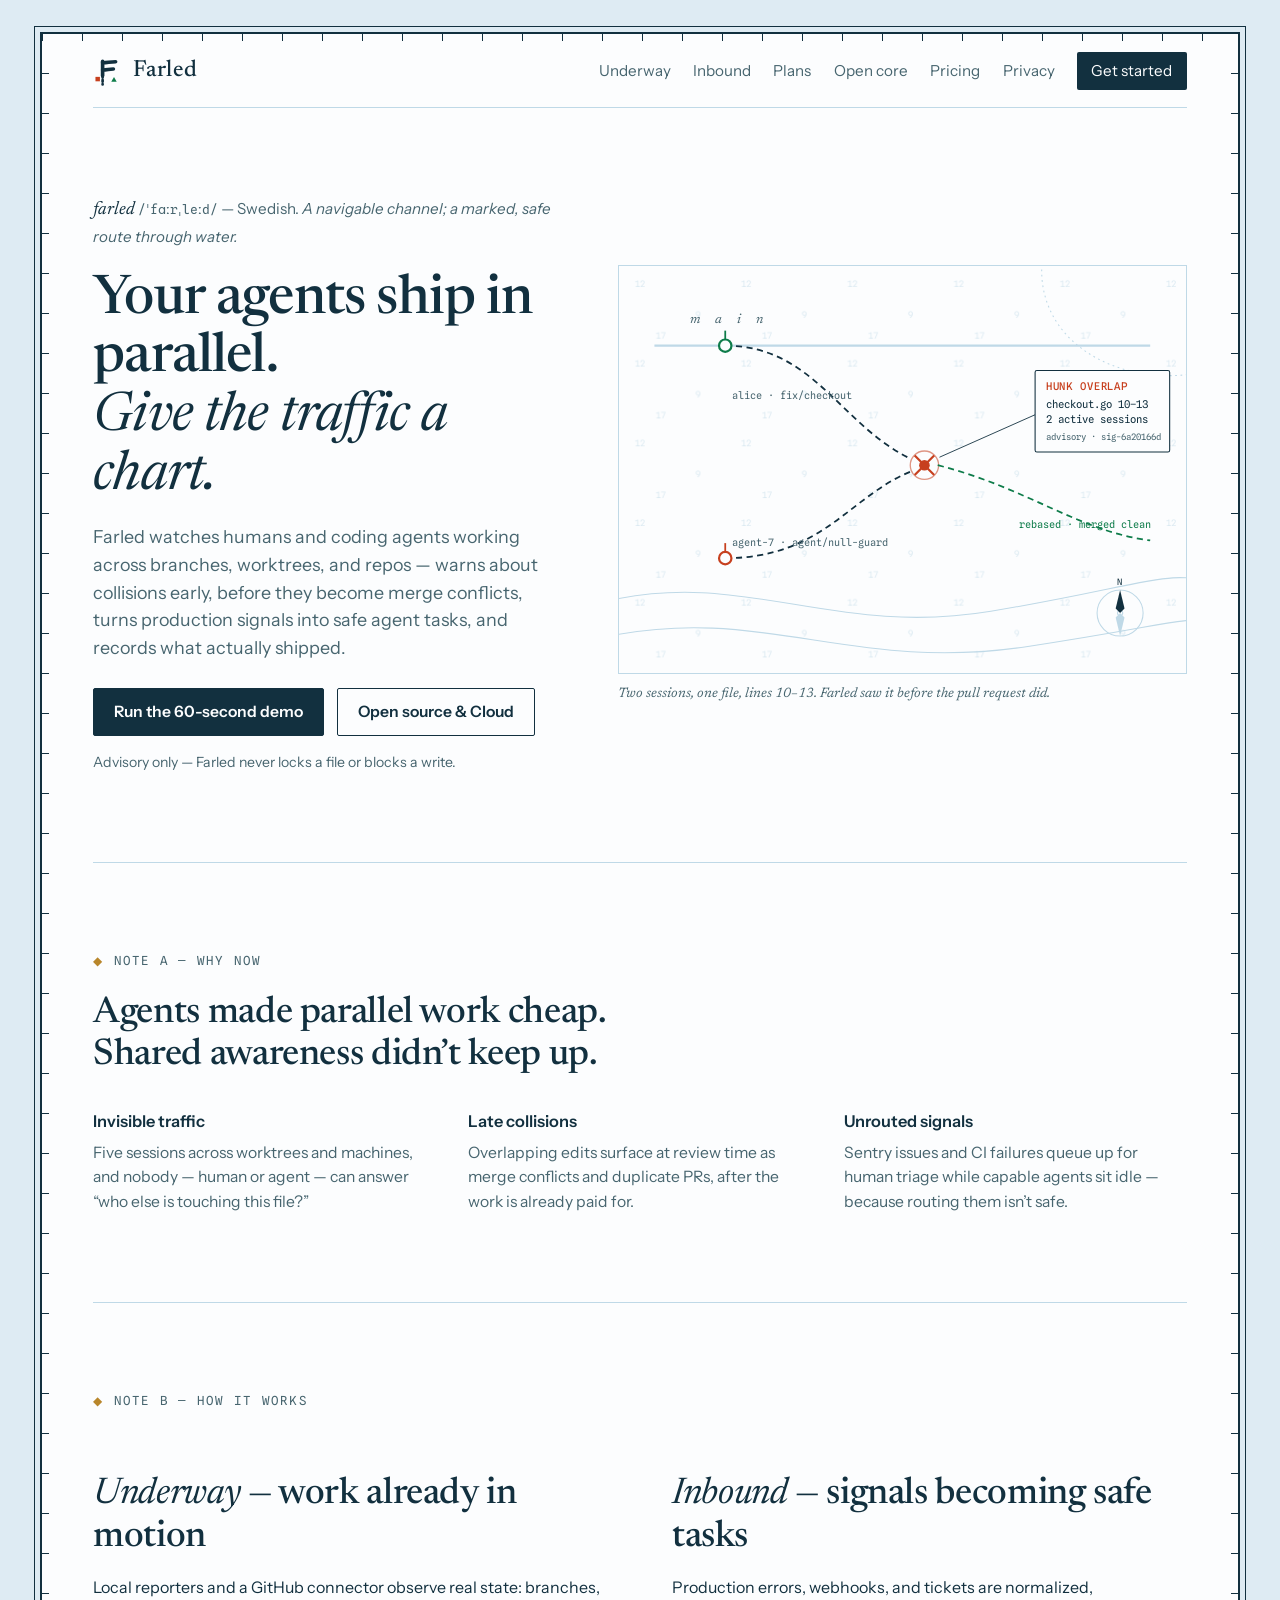
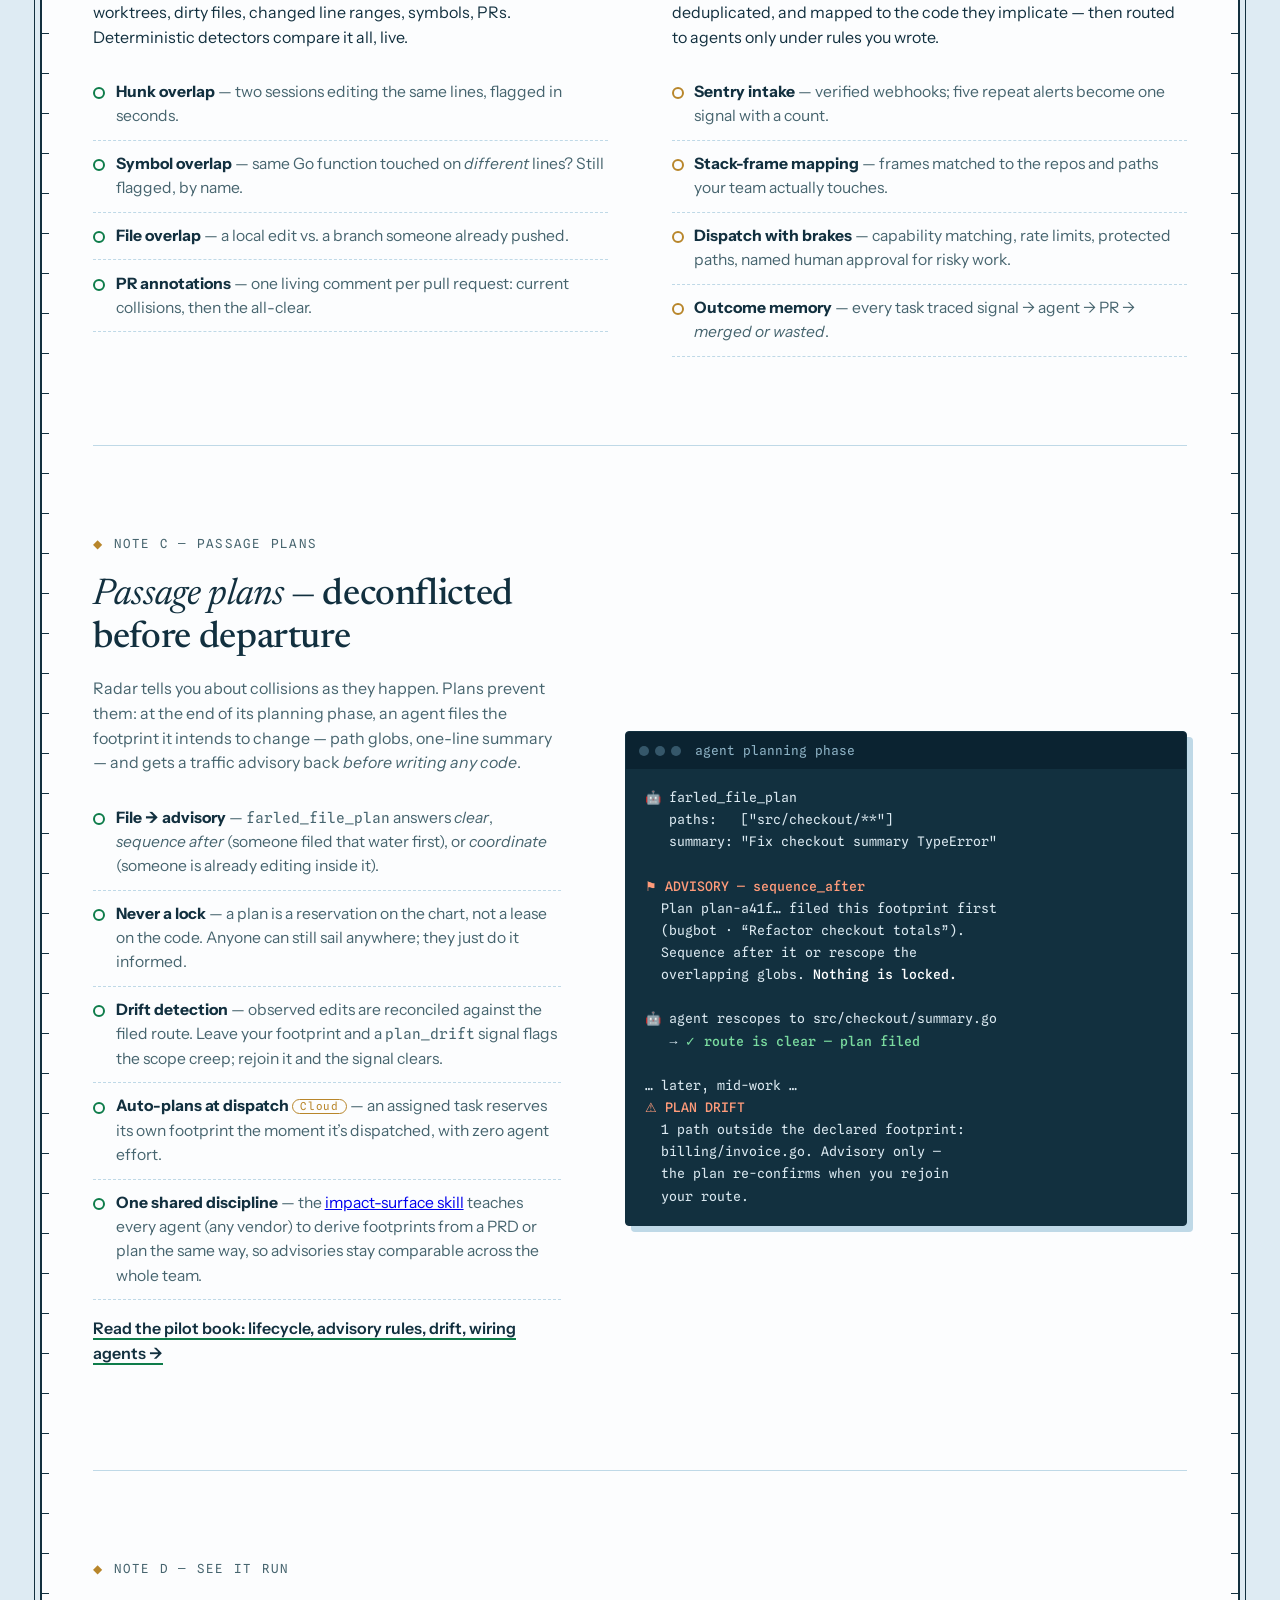
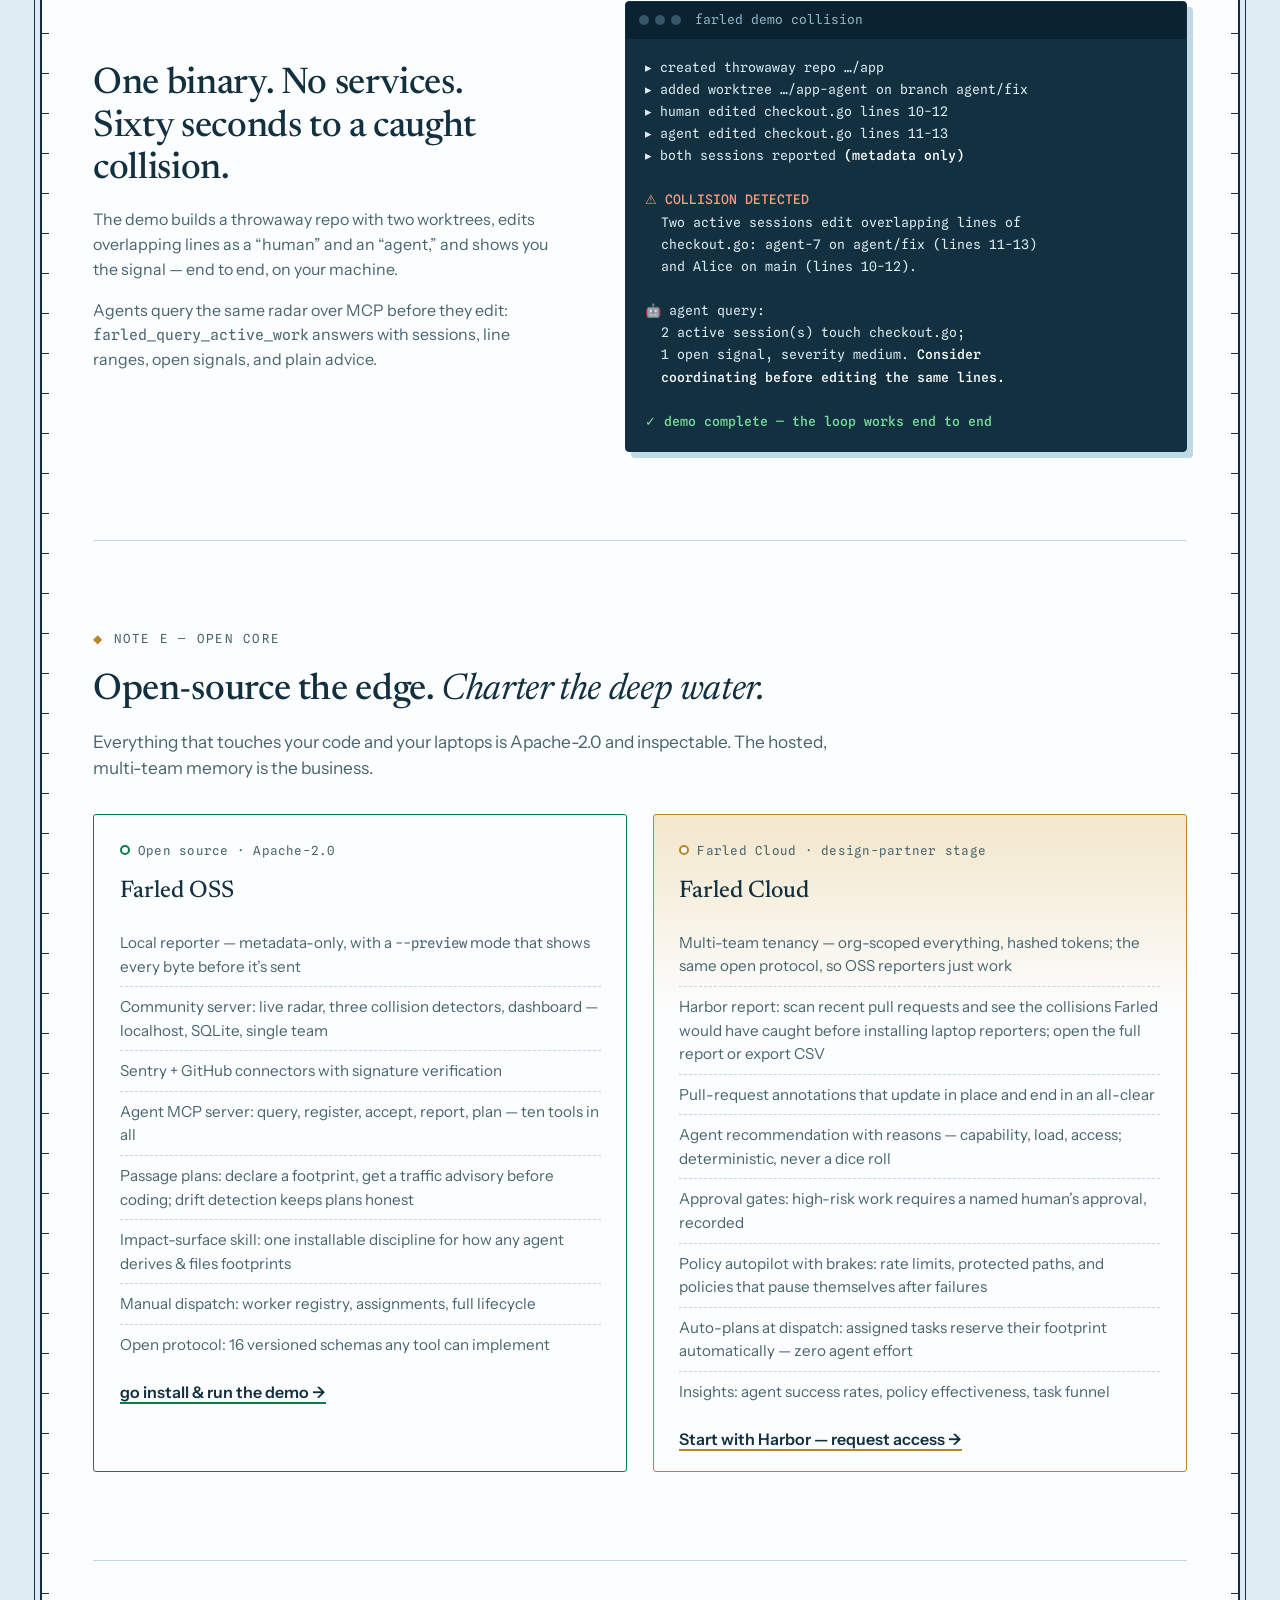
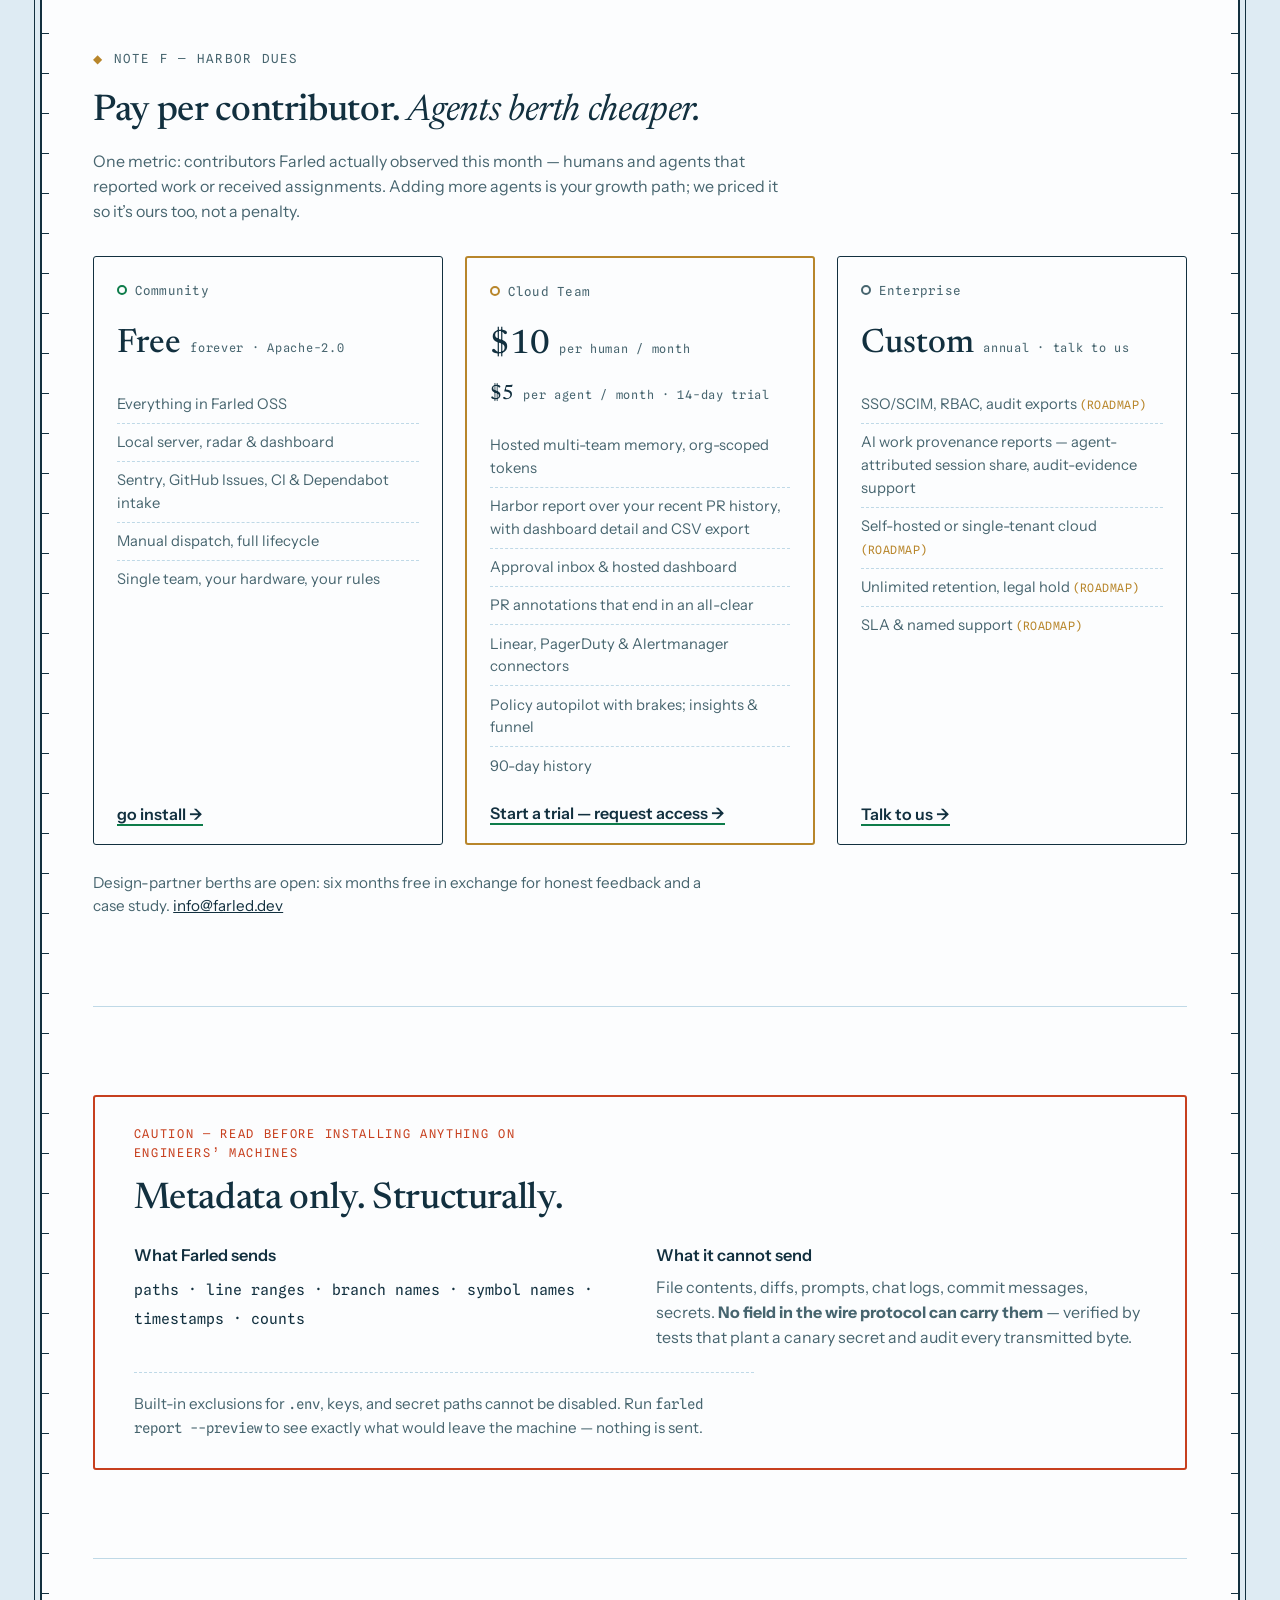
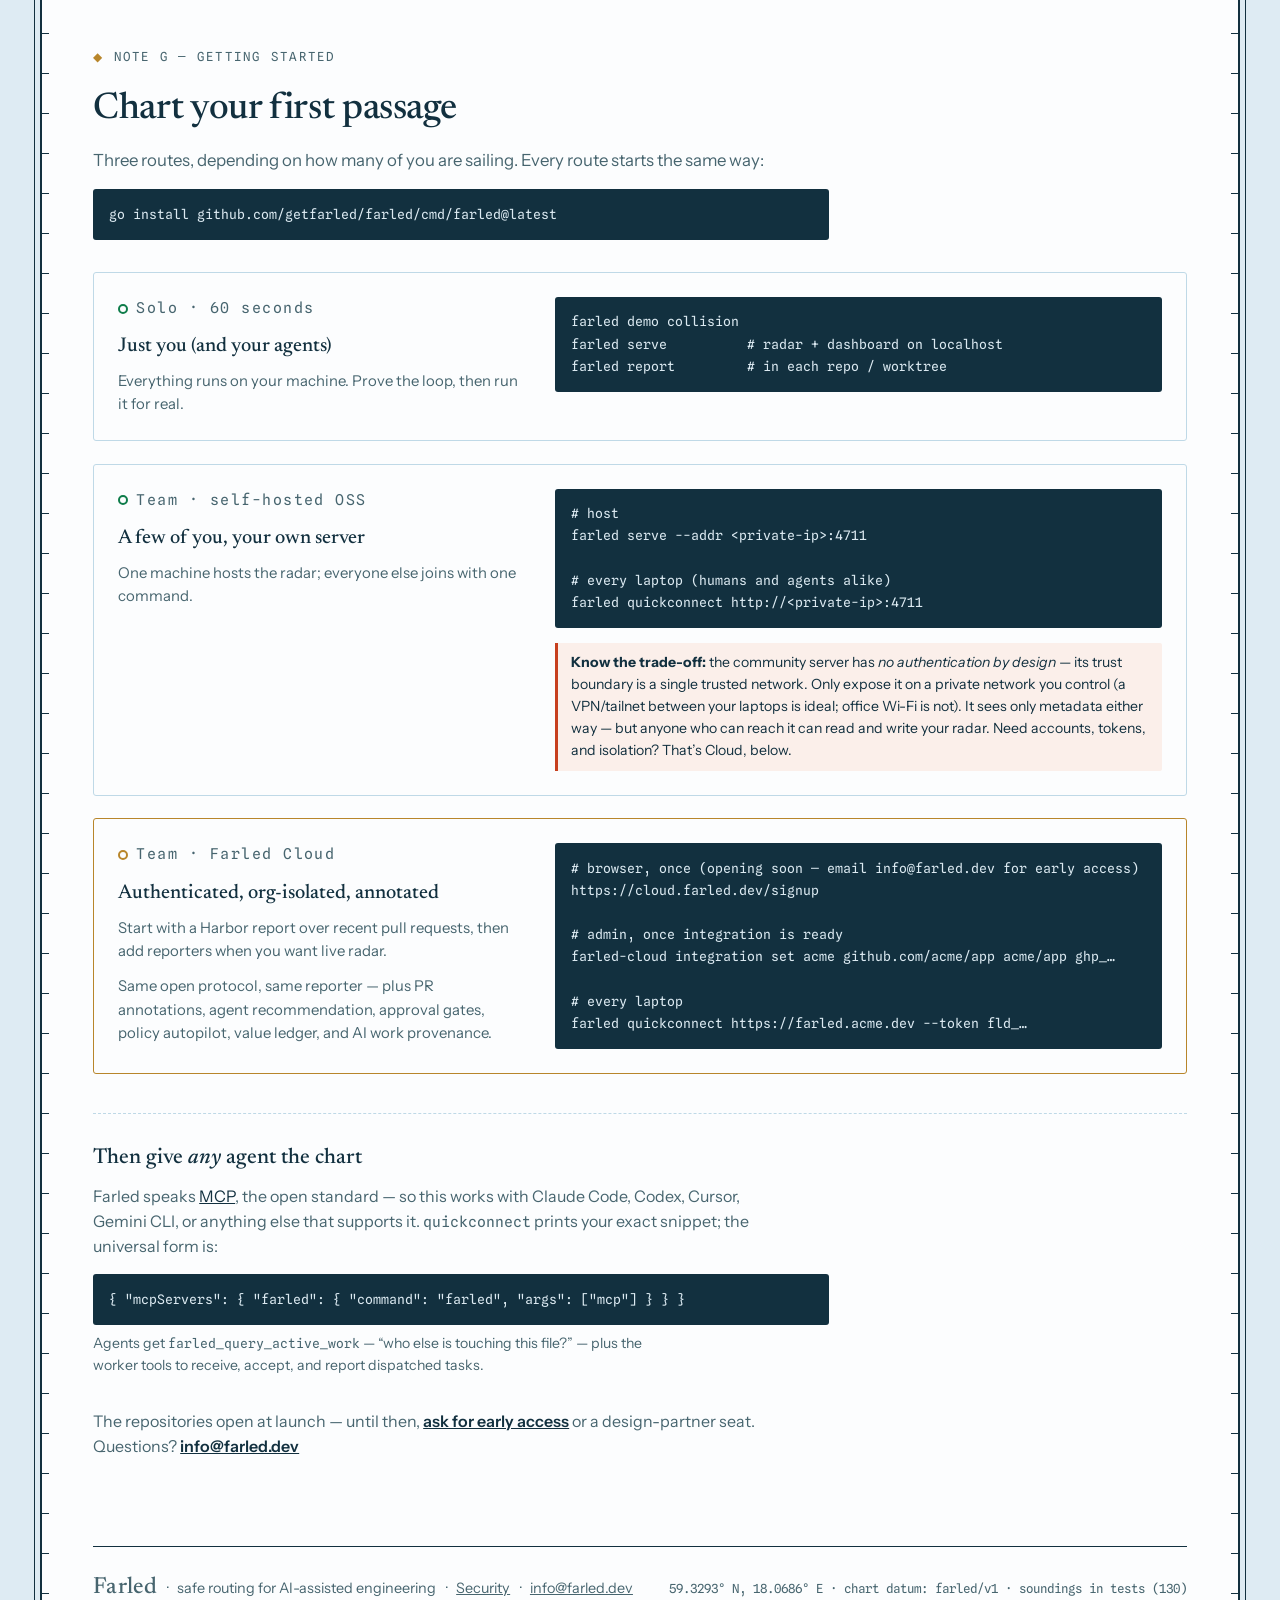
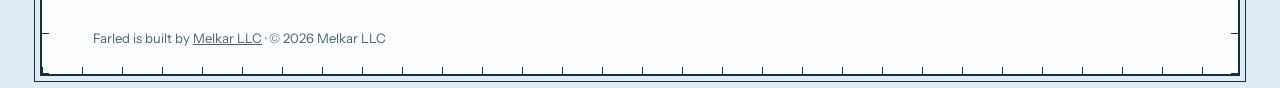
==== index.html @ 0154ee65 "chore: hold trial CTAs on mailto until cloud.farled.dev is live Truth-pass copy can now deploy witho" ====
<!DOCTYPE html>
<html lang="en">
<head>
<meta charset="utf-8">
<meta name="viewport" content="width=device-width, initial-scale=1">
<title>Farled — safe routing for AI-assisted engineering</title>
<meta name="description" content="Farled watches humans and coding agents working in parallel, warns about collisions early before they become merge conflicts, routes incoming work safely, and records and measures what actually ships.">
<link rel="canonical" href="https://farled.dev/">
<meta property="og:title" content="Farled — safe routing for AI-assisted engineering">
<meta property="og:description" content="See who — human or agent — is touching what, catch collisions before merge conflicts, and route production signals to agents safely.">
<meta property="og:url" content="https://farled.dev/">
<meta property="og:type" content="website">
<meta name="twitter:card" content="summary">
<link rel="preconnect" href="https://fonts.googleapis.com">
<link rel="preconnect" href="https://fonts.gstatic.com" crossorigin>
<link href="https://fonts.googleapis.com/css2?family=Newsreader:ital,opsz,wght@0,6..72,400;0,6..72,500;1,6..72,400;1,6..72,500&family=Instrument+Sans:ital,wght@0,400;0,500;0,600;1,400&family=Spline+Sans+Mono:wght@400;500&display=swap" rel="stylesheet">
<link rel="stylesheet" href="styles.css">
<link rel="icon" href="data:image/svg+xml,%3Csvg xmlns='http://www.w3.org/2000/svg' viewBox='0 0 512 512'%3E%3Cg fill='none' stroke='%2312303F' stroke-width='86' stroke-linecap='round'%3E%3Cpath d='M164 92 V 330'/%3E%3Cpath d='M164 122 C 252 122 288 104 392 104'/%3E%3Cpath d='M164 244 C 244 244 272 228 354 228'/%3E%3C/g%3E%3Crect x='20' y='340' width='120' height='120' fill='%23C7401F'/%3E%3Cpath d='M290 460 h 136 l -68 -116 z' fill='%230E7C4A'/%3E%3C/svg%3E">
</head>
<body>
<div class="sheet">

<header class="masthead">
  <div class="brand">
    <svg class="brand-mark" viewBox="0 0 512 512" aria-hidden="true">
      <g fill="none" stroke="currentColor" stroke-width="62" stroke-linecap="round">
        <path d="M164 92 V 336"/>
        <path d="M164 116 C 252 116 288 98 386 98"/>
        <path d="M164 238 C 244 238 272 222 348 222"/>
        <path d="M164 336 V 486" stroke-dasharray="30 42" stroke-width="46"/>
      </g>
      <rect x="42" y="356" width="76" height="76" fill="var(--port)"/>
      <path d="M312 438 h 92 l -46 -80 z" fill="var(--starboard)"/>
    </svg>
    <span class="brand-name">Farled</span>
  </div>
  <nav class="topnav" aria-label="Main">
    <a href="#underway">Underway</a>
    <a href="#inbound">Inbound</a>
    <a href="#plans">Plans</a>
    <a href="#open-core">Open&nbsp;core</a>
    <a href="#pricing">Pricing</a>
    <a href="#privacy">Privacy</a>
    <a class="nav-cta" href="#get-started">Get started</a>
  </nav>
</header>

<!-- ============ HERO: the chart ============ -->
<section class="hero">
  <div class="hero-copy">
    <p class="etym"><span class="etym-word">farled</span> <span class="etym-phon">/ˈfɑːrˌleːd/</span> — Swedish. <em>A navigable channel; a marked, safe route through water.</em></p>
    <h1>Your agents ship in parallel.<br><em>Give the traffic a chart.</em></h1>
    <p class="lede">Farled watches humans and coding agents working across branches, worktrees, and repos — warns about collisions early, before they become merge conflicts, turns production signals into safe agent tasks, and records what actually shipped.</p>
    <div class="hero-actions">
      <a class="btn btn-primary" href="#get-started">Run the 60-second demo</a>
      <a class="btn btn-ghost" href="#open-core">Open source &amp; Cloud</a>
    </div>
    <p class="hero-footnote">Advisory only — Farled never locks a file or blocks a write.</p>
  </div>

  <figure class="chart" aria-label="Chart: two branches converge on the same file; Farled marks the collision">
    <svg viewBox="0 0 640 460" role="img">
      <defs>
        <pattern id="soundings" width="120" height="90" patternUnits="userSpaceOnUse">
          <text x="18" y="24" class="snd">12</text>
          <text x="86" y="58" class="snd">9</text>
          <text x="42" y="82" class="snd">17</text>
        </pattern>
      </defs>

      <!-- water + shoal contours -->
      <rect x="0" y="0" width="640" height="460" fill="url(#soundings)" opacity="0.55"/>
      <path class="contour" d="M-20 380 C 140 340, 240 420, 420 390 S 620 340, 680 360"/>
      <path class="contour" d="M-20 420 C 160 380, 260 460, 460 430 S 640 390, 700 410"/>
      <path class="contour c2" d="M480 -20 C 460 80, 560 140, 660 120"/>

      <!-- the fairway: two work lanes -->
      <text class="waterlabel" x="80" y="64">m a i n</text>
      <path class="lane lane-solid" d="M40 90 C 200 90, 340 90, 600 90"/>

      <path class="lane lane-a" d="M120 90 C 220 90, 250 180, 330 218"/>
      <text class="lanelabel la" x="128" y="150">alice · fix/checkout</text>

      <path class="lane lane-b" d="M120 330 C 230 330, 260 260, 330 232"/>
      <text class="lanelabel lb" x="128" y="316">agent-7 · agent/null-guard</text>

      <!-- buoys marking the channel -->
      <g class="buoy buoy-green"><circle cx="120" cy="90" r="7"/><path d="M120 83 v-10"/></g>
      <g class="buoy buoy-red"><circle cx="120" cy="330" r="7"/><path d="M120 323 v-10"/></g>

      <!-- collision point -->
      <g class="collision">
        <circle class="ping" cx="345" cy="225" r="16"/>
        <circle class="dot" cx="345" cy="225" r="6"/>
        <path class="cross" d="M334 214 l22 22 M356 214 l-22 22"/>
      </g>
      <g class="callout">
        <path class="callout-line" d="M362 216 L470 168"/>
        <rect x="470" y="118" width="152" height="92" rx="2"/>
        <text x="482" y="140" class="co-title">HUNK OVERLAP</text>
        <text x="482" y="160" class="co-body">checkout.go 10–13</text>
        <text x="482" y="177" class="co-body">2 active sessions</text>
        <text x="482" y="197" class="co-note">advisory · sig-6a20166d</text>
      </g>

      <!-- safe continuation -->
      <path class="lane lane-safe" d="M360 225 C 460 250, 520 300, 600 310"/>
      <text class="lanelabel ls" x="452" y="296">rebased · merged clean</text>

      <!-- compass rose -->
      <g class="rose" transform="translate(566,392)">
        <circle r="26"/><circle r="3"/>
        <path d="M0 -26 L5 -5 L0 0 L-5 -5 Z" class="rose-n"/>
        <path d="M0 26 L5 5 L0 0 L-5 5 Z"/>
        <text y="-32" x="-4">N</text>
      </g>
    </svg>
    <figcaption>Two sessions, one file, lines 10–13. Farled saw it before the pull request did.</figcaption>
  </figure>
</section>

<!-- ============ THE PROBLEM ============ -->
<section class="strip">
  <p class="note-label">NOTE A — WHY NOW</p>
  <h2>Agents made parallel work cheap.<br>Shared awareness didn’t keep up.</h2>
  <div class="cols3">
    <div><h3>Invisible traffic</h3><p>Five sessions across worktrees and machines, and nobody — human or agent — can answer “who else is touching this file?”</p></div>
    <div><h3>Late collisions</h3><p>Overlapping edits surface at review time as merge conflicts and duplicate PRs, after the work is already paid for.</p></div>
    <div><h3>Unrouted signals</h3><p>Sentry issues and CI failures queue up for human triage while capable agents sit idle — because routing them isn’t safe.</p></div>
  </div>
</section>

<!-- ============ DEPARTURES / ARRIVALS ============ -->
<section class="two-motions" id="underway">
  <p class="note-label">NOTE B — HOW IT WORKS</p>
  <div class="motion">
    <h2><em>Underway</em> — work already in motion</h2>
    <p>Local reporters and a GitHub connector observe real state: branches, worktrees, dirty files, changed line ranges, symbols, PRs. Deterministic detectors compare it all, live.</p>
    <ul class="feature-list">
      <li><strong>Hunk overlap</strong> — two sessions editing the same lines, flagged in seconds.</li>
      <li><strong>Symbol overlap</strong> — same Go function touched on <em>different</em> lines? Still flagged, by name.</li>
      <li><strong>File overlap</strong> — a local edit vs. a branch someone already pushed.</li>
      <li><strong>PR annotations</strong> — one living comment per pull request: current collisions, then the all-clear.</li>
    </ul>
  </div>
  <div class="motion" id="inbound">
    <h2><em>Inbound</em> — signals becoming safe tasks</h2>
    <p>Production errors, webhooks, and tickets are normalized, deduplicated, and mapped to the code they implicate — then routed to agents only under rules you wrote.</p>
    <ul class="feature-list">
      <li><strong>Sentry intake</strong> — verified webhooks; five repeat alerts become one signal with a count.</li>
      <li><strong>Stack-frame mapping</strong> — frames matched to the repos and paths your team actually touches.</li>
      <li><strong>Dispatch with brakes</strong> — capability matching, rate limits, protected paths, named human approval for risky work.</li>
      <li><strong>Outcome memory</strong> — every task traced signal → agent → PR → <em>merged or wasted</em>.</li>
    </ul>
  </div>
</section>

<!-- ============ PASSAGE PLANS ============ -->
<section class="proof" id="plans">
  <p class="note-label">NOTE C — PASSAGE PLANS</p>
  <div class="proof-grid">
    <div class="proof-copy">
      <h2><em>Passage plans</em> — deconflicted before departure</h2>
      <p>Radar tells you about collisions as they happen. Plans prevent them: at the end of its planning phase, an agent files the footprint it intends to change — path globs, one-line summary — and gets a traffic advisory back <em>before writing any code</em>.</p>
      <ul class="feature-list">
        <li><strong>File → advisory</strong> — <span class="mono">farled_file_plan</span> answers <em>clear</em>, <em>sequence&nbsp;after</em> (someone filed that water first), or <em>coordinate</em> (someone is already editing inside it).</li>
        <li><strong>Never a lock</strong> — a plan is a reservation on the chart, not a lease on the code. Anyone can still sail anywhere; they just do it informed.</li>
        <li><strong>Drift detection</strong> — observed edits are reconciled against the filed route. Leave your footprint and a <span class="mono">plan_drift</span> signal flags the scope creep; rejoin it and the signal clears.</li>
        <li><strong>Auto-plans at dispatch</strong> <span class="badge-cloud">Cloud</span> — an assigned task reserves its own footprint the moment it’s dispatched, with zero agent effort.</li>
        <li><strong>One shared discipline</strong> — the <a href="/docs/impact-surface">impact-surface skill</a> teaches every agent (any vendor) to derive footprints from a PRD or plan the same way, so advisories stay comparable across the whole team.</li>
      </ul>
      <p class="oc-cta"><a href="/docs/passage-plans">Read the pilot book: lifecycle, advisory rules, drift, wiring agents →</a></p>
    </div>
    <div class="terminal" role="img" aria-label="Terminal output of an agent filing a passage plan and receiving a traffic advisory">
      <div class="term-bar"><span></span><span></span><span></span><em>agent planning phase</em></div>
      <pre><code>🤖 farled_file_plan
   paths:   ["src/checkout/**"]
   summary: "Fix checkout summary TypeError"

<b class="warn">⚑ ADVISORY — sequence_after</b>
  Plan plan-a41f… filed this footprint first
  (bugbot · “Refactor checkout totals”).
  Sequence after it or rescope the
  overlapping globs. <b>Nothing is locked.</b>

🤖 agent rescopes to src/checkout/summary.go
   → <b class="ok">✓ route is clear — plan filed</b>

… later, mid-work …
<b class="warn">⚠ PLAN DRIFT</b>
  1 path outside the declared footprint:
  billing/invoice.go. Advisory only —
  the plan re-confirms when you rejoin
  your route.</code></pre>
    </div>
  </div>
</section>

<!-- ============ TERMINAL PROOF ============ -->
<section class="proof">
  <p class="note-label">NOTE D — SEE IT RUN</p>
  <div class="proof-grid">
    <div class="proof-copy">
      <h2>One binary. No services.<br>Sixty seconds to a caught collision.</h2>
      <p>The demo builds a throwaway repo with two worktrees, edits overlapping lines as a “human” and an “agent,” and shows you the signal — end to end, on your machine.</p>
      <p>Agents query the same radar over MCP before they edit: <span class="mono">farled_query_active_work</span> answers with sessions, line ranges, open signals, and plain advice.</p>
    </div>
    <div class="terminal" role="img" aria-label="Terminal output of farled demo collision">
      <div class="term-bar"><span></span><span></span><span></span><em>farled demo collision</em></div>
      <pre><code>▸ created throwaway repo …/app
▸ added worktree …/app-agent on branch agent/fix
▸ human edited checkout.go lines 10-12
▸ agent edited checkout.go lines 11-13
▸ both sessions reported <b>(metadata only)</b>

<b class="warn">⚠ COLLISION DETECTED</b>
  Two active sessions edit overlapping lines of
  checkout.go: agent-7 on agent/fix (lines 11-13)
  and Alice on main (lines 10-12).

🤖 agent query:
  2 active session(s) touch checkout.go;
  1 open signal, severity medium. <b>Consider
  coordinating before editing the same lines.</b>

<b class="ok">✓ demo complete — the loop works end to end</b></code></pre>
    </div>
  </div>
</section>

<!-- ============ OPEN CORE ============ -->
<section class="opencore" id="open-core">
  <p class="note-label">NOTE E — OPEN CORE</p>
  <h2>Open-source the edge. <em>Charter the deep water.</em></h2>
  <p class="oc-lede">Everything that touches your code and your laptops is Apache-2.0 and inspectable. The hosted, multi-team memory is the business.</p>
  <div class="oc-grid">
    <div class="oc-card oc-oss">
      <p class="oc-tag"><span class="buoy-dot green"></span>Open source · Apache-2.0</p>
      <h3>Farled OSS</h3>
      <ul>
        <li>Local reporter — metadata-only, with a <span class="mono">--preview</span> mode that shows every byte before it’s sent</li>
        <li>Community server: live radar, three collision detectors, dashboard — localhost, SQLite, single team</li>
        <li>Sentry + GitHub connectors with signature verification</li>
        <li>Agent MCP server: query, register, accept, report, plan — ten tools in all</li>
        <li>Passage plans: declare a footprint, get a traffic advisory before coding; drift detection keeps plans honest</li>
        <li>Impact-surface skill: one installable discipline for how any agent derives &amp; files footprints</li>
        <li>Manual dispatch: worker registry, assignments, full lifecycle</li>
        <li>Open protocol: 16 versioned schemas any tool can implement</li>
      </ul>
      <p class="oc-cta"><a href="#get-started">go install &amp; run the demo →</a></p>
    </div>
    <div class="oc-card oc-cloud">
      <p class="oc-tag"><span class="buoy-dot gold"></span>Farled Cloud · design-partner stage</p>
      <h3>Farled Cloud</h3>
      <ul>
        <li>Multi-team tenancy — org-scoped everything, hashed tokens; the same open protocol, so OSS reporters just work</li>
        <li>Harbor report: scan recent pull requests and see the collisions Farled would have caught before installing laptop reporters; open the full report or export CSV</li>
        <li>Pull-request annotations that update in place and end in an all-clear</li>
        <li>Agent recommendation with reasons — capability, load, access; deterministic, never a dice roll</li>
        <li>Approval gates: high-risk work requires a named human’s approval, recorded</li>
        <li>Policy autopilot with brakes: rate limits, protected paths, and policies that pause themselves after failures</li>
        <li>Auto-plans at dispatch: assigned tasks reserve their footprint automatically — zero agent effort</li>
        <li>Insights: agent success rates, policy effectiveness, task funnel</li>
      </ul>
      <!-- GO-LIVE: restore href https://cloud.farled.dev/signup once the cloud host is up (deploy/README.md) -->
      <p class="oc-cta"><!--email_off--><a href="mailto:info@farled.dev?subject=Farled%20Harbor%20evaluation">Start with Harbor — request access →</a><!--email_on--></p>
    </div>
  </div>
</section>

<!-- ============ PRICING ============ -->
<section class="pricing" id="pricing">
  <p class="note-label">NOTE F — HARBOR DUES</p>
  <h2>Pay per contributor. <em>Agents berth cheaper.</em></h2>
  <p class="pr-lede">One metric: contributors Farled actually observed this month — humans and agents that reported work or received assignments. Adding more agents is your growth path; we priced it so it’s ours too, not a penalty.</p>
  <div class="price-grid">
    <div class="price-card">
      <p class="oc-tag"><span class="buoy-dot green"></span>Community</p>
      <p class="price"><b>Free</b><span>forever · Apache-2.0</span></p>
      <ul>
        <li>Everything in Farled OSS</li>
        <li>Local server, radar &amp; dashboard</li>
        <li>Sentry, GitHub Issues, CI &amp; Dependabot intake</li>
        <li>Manual dispatch, full lifecycle</li>
        <li>Single team, your hardware, your rules</li>
      </ul>
      <p class="oc-cta"><a href="#get-started">go install →</a></p>
    </div>
    <div class="price-card price-featured">
      <p class="oc-tag"><span class="buoy-dot gold"></span>Cloud Team</p>
      <p class="price"><b>$10</b><span>per human / month</span></p>
      <p class="price price-sub"><b>$5</b><span>per agent / month · 14-day trial</span></p>
      <ul>
        <li>Hosted multi-team memory, org-scoped tokens</li>
        <li>Harbor report over your recent PR history, with dashboard detail and CSV export</li>
        <li>Approval inbox &amp; hosted dashboard</li>
        <li>PR annotations that end in an all-clear</li>
        <li>Linear, PagerDuty &amp; Alertmanager connectors</li>
        <li>Policy autopilot with brakes; insights &amp; funnel</li>
        <li>90-day history</li>
      </ul>
      <!-- GO-LIVE: restore href https://cloud.farled.dev/signup once the cloud host is up (deploy/README.md) -->
      <p class="oc-cta"><!--email_off--><a href="mailto:info@farled.dev?subject=Farled%20Cloud%20trial">Start a trial — request access →</a><!--email_on--></p>
    </div>
    <div class="price-card">
      <p class="oc-tag"><span class="buoy-dot"></span>Enterprise</p>
      <p class="price"><b>Custom</b><span>annual · talk to us</span></p>
      <ul>
        <li>SSO/SCIM, RBAC, audit exports <span class="roadmap">(roadmap)</span></li>
        <li>AI work provenance reports — agent-attributed session share, audit-evidence support</li>
        <li>Self-hosted or single-tenant cloud <span class="roadmap">(roadmap)</span></li>
        <li>Unlimited retention, legal hold <span class="roadmap">(roadmap)</span></li>
        <li>SLA &amp; named support <span class="roadmap">(roadmap)</span></li>
      </ul>
      <p class="oc-cta"><!--email_off--><a href="mailto:info@farled.dev?subject=Farled%20Enterprise">Talk to us →</a><!--email_on--></p>
    </div>
  </div>
  <p class="pr-foot">Design-partner berths are open: six months free in exchange for honest feedback and a case study. <!--email_off--><a href="mailto:info@farled.dev?subject=Farled%20design%20partner">info@farled.dev</a><!--email_on--></p>
</section>

<!-- ============ PRIVACY ============ -->
<section class="privacy" id="privacy">
  <div class="caution">
    <p class="caution-label">CAUTION — READ BEFORE INSTALLING ANYTHING ON ENGINEERS’ MACHINES</p>
    <h2>Metadata only. Structurally.</h2>
    <div class="cols2">
      <div>
        <h3>What Farled sends</h3>
        <p class="mono-list">paths · line ranges · branch names · symbol names · timestamps · counts</p>
      </div>
      <div>
        <h3>What it cannot send</h3>
        <p>File contents, diffs, prompts, chat logs, commit messages, secrets. <strong>No field in the wire protocol can carry them</strong> — verified by tests that plant a canary secret and audit every transmitted byte.</p>
      </div>
    </div>
    <p class="caution-foot">Built-in exclusions for <span class="mono">.env</span>, keys, and secret paths cannot be disabled. Run <span class="mono">farled report --preview</span> to see exactly what would leave the machine — nothing is sent.</p>
  </div>
</section>

<!-- ============ GETTING STARTED ============ -->
<section class="getstarted" id="get-started">
  <p class="note-label">NOTE G — GETTING STARTED</p>
  <h2>Chart your first passage</h2>
  <p class="gs-lede">Three routes, depending on how many of you are sailing. Every route starts the same way:</p>
  <pre class="cmd cmd-wide"><code>go install github.com/getfarled/farled/cmd/farled@latest</code></pre>

  <div class="paths">
    <article class="path">
      <div class="path-info">
        <p class="path-tag"><span class="buoy-dot green"></span>Solo · 60 seconds</p>
        <h3>Just you (and your agents)</h3>
        <p>Everything runs on your machine. Prove the loop, then run it for real.</p>
      </div>
      <div class="path-how">
        <pre class="cmd"><code>farled demo collision
farled serve          # radar + dashboard on localhost
farled report         # in each repo / worktree</code></pre>
      </div>
    </article>

    <article class="path">
      <div class="path-info">
        <p class="path-tag"><span class="buoy-dot green"></span>Team · self-hosted OSS</p>
        <h3>A few of you, your own server</h3>
        <p>One machine hosts the radar; everyone else joins with one command.</p>
      </div>
      <div class="path-how">
        <pre class="cmd"><code># host
farled serve --addr &lt;private-ip&gt;:4711

# every laptop (humans and agents alike)
farled quickconnect http://&lt;private-ip&gt;:4711</code></pre>
        <div class="path-caution">
          <strong>Know the trade-off:</strong> the community server has <em>no authentication by design</em> — its trust boundary is a single trusted network. Only expose it on a private network you control (a VPN/tailnet between your laptops is ideal; office Wi-Fi is not). It sees only metadata either way — but anyone who can reach it can read and write your radar. Need accounts, tokens, and isolation? That’s Cloud, below.
        </div>
      </div>
    </article>

    <article class="path">
      <div class="path-info">
        <p class="path-tag"><span class="buoy-dot gold"></span>Team · Farled Cloud</p>
        <h3>Authenticated, org-isolated, annotated</h3>
        <p>Start with a Harbor report over recent pull requests, then add reporters when you want live radar.</p>
        <p class="path-note">Same open protocol, same reporter — plus PR annotations, agent recommendation, approval gates, policy autopilot, value ledger, and AI work provenance.</p>
      </div>
      <div class="path-how">
        <pre class="cmd"><code># browser, once (opening soon — email info@farled.dev for early access)
https://cloud.farled.dev/signup

# admin, once integration is ready
farled-cloud integration set acme github.com/acme/app acme/app ghp_…

# every laptop
farled quickconnect https://farled.acme.dev --token fld_…</code></pre>
      </div>
    </article>
  </div>

  <div class="agents-any">
    <h3>Then give <em>any</em> agent the chart</h3>
    <p>Farled speaks <a href="https://modelcontextprotocol.io">MCP</a>, the open standard — so this works with Claude Code, Codex, Cursor, Gemini CLI, or anything else that supports it. <span class="mono">quickconnect</span> prints your exact snippet; the universal form is:</p>
    <pre class="cmd cmd-wide"><code>{ "mcpServers": { "farled": { "command": "farled", "args": ["mcp"] } } }</code></pre>
    <p class="path-note">Agents get <span class="mono">farled_query_active_work</span> — “who else is touching this file?” — plus the worker tools to receive, accept, and report dispatched tasks.</p>
  </div>

  <p class="gs-foot">The repositories open at launch — until then, <!--email_off--><a href="mailto:info@farled.dev?subject=Farled%20early%20access">ask for early access</a><!--email_on--> or a design-partner seat. Questions? <!--email_off--><a href="mailto:info@farled.dev">info@farled.dev</a><!--email_on--></p>
</section>

<footer class="colophon">
  <div>
    <span class="brand-name">Farled</span>
    <span class="foot-sep">·</span> safe routing for AI-assisted engineering
    <span class="foot-sep">·</span> <a href="/security">Security</a>
    <span class="foot-sep">·</span> <!--email_off--><a href="mailto:info@farled.dev">info@farled.dev</a><!--email_on-->
  </div>
  <div class="foot-meta mono">59.3293° N, 18.0686° E · chart datum: farled/v1 · soundings in tests (130)</div>
  <div class="foot-company">Farled is built by <a href="https://melkarllc.com">Melkar LLC</a> · © 2026 Melkar LLC</div>
</footer>

</div><!-- /sheet -->

<script>
  // Scroll reveal + one-shot hero course drawing. Honors reduced motion.
  const reduce = matchMedia('(prefers-reduced-motion: reduce)').matches;
  if (!reduce) {
    document.body.classList.add('motion');
    const io = new IntersectionObserver((entries) => {
      for (const e of entries) if (e.isIntersecting) { e.target.classList.add('in'); io.unobserve(e.target); }
    }, { threshold: 0.15 });
    document.querySelectorAll('section').forEach(s => io.observe(s));
  } else {
    document.querySelectorAll('section').forEach(s => s.classList.add('in'));
  }
</script>
</body>
</html>
---- styles.css ----
/* ============================================================
   Farled — chart-sheet design system
   Palette: daylight nautical chart. Deep water is white; shallows
   are blue; the ink is navy. Buoys mark the channel: starboard
   green (open source), port red (collisions), gold (chartered
   deep water = Cloud).
   Type: Newsreader (engraved water-label display) ·
         Instrument Sans (body) · Spline Sans Mono (soundings/code)
   ============================================================ */

:root {
  --deepwater: #FCFDFE;
  --shallow:   #DEEBF3;
  --shoal:     #BFD9E7;
  --ink:       #12303F;
  --ink-soft:  #47656F;
  --starboard: #0E7C4A;
  --port:      #C7401F;
  --gold:      #B8862B;
  --gold-soft: #F3E7CB;

  --display: "Newsreader", Georgia, serif;
  --body: "Instrument Sans", -apple-system, sans-serif;
  --mono: "Spline Sans Mono", ui-monospace, monospace;

  --sheet-pad: clamp(1.25rem, 4vw, 3.5rem);
  --measure: 62ch;
}

* { box-sizing: border-box; margin: 0; }

html { scroll-behavior: smooth; }
@media (prefers-reduced-motion: reduce) { html { scroll-behavior: auto; } }

body {
  font-family: var(--body);
  color: var(--ink);
  background: var(--shallow);
  line-height: 1.55;
  -webkit-font-smoothing: antialiased;
}

/* ---- the chart sheet: neatline frame with graduation ticks ---- */
.sheet {
  max-width: 1200px;
  margin: clamp(0.75rem, 2.5vw, 2rem) auto;
  background:
    repeating-linear-gradient(90deg, var(--ink) 0 1px, transparent 1px 40px) top / 100% 7px no-repeat,
    repeating-linear-gradient(90deg, var(--ink) 0 1px, transparent 1px 40px) bottom / 100% 7px no-repeat,
    repeating-linear-gradient(0deg, var(--ink) 0 1px, transparent 1px 40px) left / 7px 100% no-repeat,
    repeating-linear-gradient(0deg, var(--ink) 0 1px, transparent 1px 40px) right / 7px 100% no-repeat,
    var(--deepwater);
  border: 2px solid var(--ink);
  outline: 1px solid var(--ink);
  outline-offset: 5px;
  padding: 0 var(--sheet-pad);
}

section { padding: clamp(3rem, 7vw, 5.5rem) 0; border-bottom: 1px solid var(--shoal); }
section:last-of-type { border-bottom: 0; }

/* motion: sections drift in */
.motion section { opacity: 0; transform: translateY(14px); transition: opacity .6s ease, transform .6s ease; }
.motion section.in { opacity: 1; transform: none; }

/* ---- masthead ---- */
.masthead {
  display: flex; align-items: center; justify-content: space-between;
  padding: 1.1rem 0; border-bottom: 1px solid var(--shoal);
  gap: 1rem; flex-wrap: wrap;
}
.brand { display: flex; align-items: center; gap: .6rem; }
.brand-mark { width: 30px; height: 30px; color: var(--ink); }
.brand-name { font-family: var(--display); font-size: 1.45rem; font-weight: 500; letter-spacing: .01em; }
.topnav { display: flex; gap: 1.4rem; align-items: center; font-size: .95rem; }
.topnav a { color: var(--ink-soft); text-decoration: none; }
.topnav a:hover { color: var(--ink); }
.nav-cta {
  color: var(--deepwater) !important; background: var(--ink);
  padding: .45rem .9rem; border-radius: 2px;
}
.nav-cta:hover { background: var(--port); }

/* ---- hero ---- */
.hero { display: grid; grid-template-columns: minmax(0, 5fr) minmax(0, 6fr); gap: clamp(1.5rem, 4vw, 3.5rem); align-items: center; }
.etym { font-size: .95rem; color: var(--ink-soft); margin-bottom: 1.4rem; max-width: var(--measure); }
.etym-word { font-family: var(--display); font-style: italic; font-size: 1.15rem; color: var(--ink); }
.etym-phon { font-family: var(--mono); font-size: .8rem; }
h1 {
  font-family: var(--display); font-weight: 500;
  font-size: clamp(2.1rem, 4.6vw, 3.4rem);
  line-height: 1.08; letter-spacing: -0.015em; margin-bottom: 1.1rem;
}
h1 em, h2 em { font-style: italic; font-weight: 400; }
.lede { font-size: 1.12rem; color: var(--ink-soft); max-width: var(--measure); margin-bottom: 1.6rem; }
.hero-actions { display: flex; gap: .8rem; flex-wrap: wrap; }
.btn {
  display: inline-block; padding: .7rem 1.25rem; border-radius: 2px;
  text-decoration: none; font-weight: 600; font-size: .98rem;
  border: 1.5px solid var(--ink);
}
.btn-primary { background: var(--ink); color: var(--deepwater); }
.btn-primary:hover { background: var(--port); border-color: var(--port); }
.btn-ghost { color: var(--ink); background: transparent; }
.btn-ghost:hover { background: var(--shallow); }
.btn:focus-visible, a:focus-visible { outline: 3px solid var(--gold); outline-offset: 2px; }
.hero-footnote { margin-top: 1rem; font-size: .88rem; color: var(--ink-soft); }

/* ---- the chart figure ---- */
.chart { margin: 0; }
.chart svg { width: 100%; height: auto; display: block; background: var(--deepwater); border: 1px solid var(--shoal); }
.chart figcaption { font-size: .85rem; color: var(--ink-soft); padding-top: .6rem; font-style: italic; font-family: var(--display); }

.snd { font-family: var(--mono); font-size: 10px; fill: var(--shoal); }
.contour { fill: none; stroke: var(--shoal); stroke-width: 1.2; }
.contour.c2 { stroke-dasharray: 2 4; }
.waterlabel { font-family: var(--display); font-style: italic; font-size: 15px; letter-spacing: .45em; fill: var(--ink-soft); }
.lane { fill: none; stroke-width: 2; }
.lane-solid { stroke: var(--shoal); stroke-width: 2.5; }
.lane-a { stroke: var(--ink); stroke-dasharray: 7 5; }
.lane-b { stroke: var(--ink); stroke-dasharray: 7 5; }
.lane-safe { stroke: var(--starboard); stroke-dasharray: 7 5; }
.motion .lane-a, .motion .lane-b { stroke-dashoffset: 400; stroke-dasharray: 400; animation: draw 1.6s ease-out forwards .3s; }
.motion .lane-safe { stroke-dashoffset: 300; stroke-dasharray: 300; animation: draw 1.4s ease-out forwards 1.7s; }
@keyframes draw { to { stroke-dashoffset: 0; stroke-dasharray: 7 5; } }
.lanelabel { font-family: var(--mono); font-size: 11.5px; fill: var(--ink-soft); }
.lanelabel.ls { fill: var(--starboard); }

.buoy circle { fill: var(--deepwater); stroke-width: 2.5; }
.buoy path { stroke-width: 2; }
.buoy-green circle, .buoy-green path { stroke: var(--starboard); }
.buoy-red circle, .buoy-red path { stroke: var(--port); }

.collision .dot { fill: var(--port); }
.collision .cross { stroke: var(--port); stroke-width: 2.5; }
.collision .ping { fill: none; stroke: var(--port); stroke-width: 1.5; opacity: .55; }
.motion .collision .ping { animation: ping 2.6s ease-out infinite 2s; transform-origin: 345px 225px; }
@keyframes ping { 0% { transform: scale(.35); opacity: .8; } 70% { transform: scale(1.5); opacity: 0; } 100% { opacity: 0; } }

.callout rect { fill: var(--deepwater); stroke: var(--ink); stroke-width: 1.2; }
.callout-line { stroke: var(--ink); stroke-width: 1; }
.co-title { font-family: var(--mono); font-size: 12px; font-weight: 500; fill: var(--port); letter-spacing: .08em; }
.co-body { font-family: var(--mono); font-size: 12px; fill: var(--ink); }
.co-note { font-family: var(--mono); font-size: 10px; fill: var(--ink-soft); }

.rose circle { fill: none; stroke: var(--shoal); stroke-width: 1.2; }
.rose path { fill: var(--shoal); }
.rose .rose-n { fill: var(--ink); }
.rose text { font-family: var(--mono); font-size: 10px; fill: var(--ink); }

/* ---- chart-note section labels ---- */
.note-label {
  font-family: var(--mono); font-size: .78rem; letter-spacing: .18em;
  color: var(--ink-soft); margin-bottom: 1.4rem;
}
.note-label::before { content: "◆ "; color: var(--gold); }

h2 { font-family: var(--display); font-weight: 500; font-size: clamp(1.6rem, 3.2vw, 2.3rem); line-height: 1.15; letter-spacing: -0.01em; margin-bottom: 1rem; }
h3 { font-size: 1.02rem; font-weight: 600; margin-bottom: .4rem; }
section p { max-width: var(--measure); }

/* ---- problem strip ---- */
.cols3 { display: grid; grid-template-columns: repeat(3, minmax(0, 1fr)); gap: 2rem; margin-top: 2rem; }
.cols3 p { color: var(--ink-soft); font-size: .98rem; }

/* ---- two motions ---- */
.two-motions { display: grid; grid-template-columns: 1fr 1fr; gap: clamp(2rem, 5vw, 4rem); }
.two-motions .note-label { grid-column: 1 / -1; margin-bottom: 0; }
.feature-list { list-style: none; padding: 0; margin-top: 1.2rem; }
.feature-list li {
  padding: .7rem 0 .7rem 1.4rem; border-bottom: 1px dashed var(--shoal);
  position: relative; color: var(--ink-soft); font-size: .98rem;
}
.feature-list li::before {
  content: ""; position: absolute; left: 0; top: 1.15rem;
  width: 8px; height: 8px; border-radius: 50%;
  border: 2px solid var(--starboard); background: var(--deepwater);
}
#inbound .feature-list li::before { border-color: var(--gold); }
.feature-list strong { color: var(--ink); }

/* ---- terminal proof ---- */
.proof-grid { display: grid; grid-template-columns: minmax(0, 5fr) minmax(0, 6fr); gap: clamp(2rem, 5vw, 4rem); align-items: center; }
.proof-copy p { color: var(--ink-soft); margin-bottom: 1rem; }
.terminal { border: 1.5px solid var(--ink); border-radius: 4px; overflow: hidden; background: var(--ink); color: #DCEAF2; box-shadow: 6px 6px 0 var(--shoal); }
.term-bar { display: flex; align-items: center; gap: 6px; padding: .55rem .8rem; background: #0B2331; }
.term-bar span { width: 10px; height: 10px; border-radius: 50%; background: #35576A; }
.term-bar em { font-family: var(--mono); font-style: normal; font-size: .8rem; color: #8FB4C7; margin-left: .5rem; }
.terminal pre { padding: 1.1rem 1.2rem; overflow-x: auto; }
.terminal code { font-family: var(--mono); font-size: .82rem; line-height: 1.65; }
.terminal b { font-weight: 500; color: #fff; }
.terminal .warn { color: #FF9B7A; }
.terminal .ok { color: #7ADB9F; }

.mono, .mono-list { font-family: var(--mono); font-size: .92em; }

/* ---- open core ---- */
.oc-lede { color: var(--ink-soft); font-size: 1.08rem; }
.oc-grid { display: grid; grid-template-columns: repeat(2, minmax(0, 1fr)); gap: 1.6rem; margin-top: 2rem; }
.oc-card { border: 1.5px solid var(--ink); border-radius: 3px; padding: 1.6rem 1.6rem 1.2rem; background: var(--deepwater); min-width: 0; }
.oc-oss { border-color: var(--starboard); }
.oc-cloud { border-color: var(--gold); background: linear-gradient(var(--gold-soft), var(--deepwater) 30%); }
.oc-tag { font-family: var(--mono); font-size: .78rem; letter-spacing: .1em; color: var(--ink-soft); margin-bottom: .8rem; display: flex; align-items: center; gap: .5rem; }
.buoy-dot { width: 10px; height: 10px; border-radius: 50%; display: inline-block; border: 2.5px solid; background: var(--deepwater); }
.buoy-dot.green { border-color: var(--starboard); }
.buoy-dot.gold { border-color: var(--gold); }
.oc-card h3 { font-family: var(--display); font-size: 1.5rem; font-weight: 500; margin-bottom: .8rem; }
.oc-card ul { list-style: none; padding: 0; }
.oc-card li { padding: .5rem 0; border-bottom: 1px dashed var(--shoal); font-size: .95rem; color: var(--ink-soft); }
.oc-card li:last-child { border-bottom: 0; }
.oc-cta { margin-top: 1rem; }
.oc-cta a { color: var(--ink); font-weight: 600; text-decoration: none; border-bottom: 2px solid var(--starboard); }
.oc-cloud .oc-cta a { border-bottom-color: var(--gold); }
.oc-cta a:hover { color: var(--port); }

.badge-cloud { font-family: var(--mono); font-size: .68rem; letter-spacing: .08em; color: var(--gold); border: 1px solid var(--gold); border-radius: 999px; padding: .02rem .45rem; vertical-align: middle; }

/* ---- pricing ---- */
.pr-lede { max-width: 44rem; color: var(--ink-soft); margin-top: .8rem; }
.price-grid { display: grid; grid-template-columns: repeat(3, minmax(0, 1fr)); gap: 1.4rem; margin-top: 2rem; }
.price-card { border: 1.5px solid var(--ink); border-radius: 3px; padding: 1.5rem 1.4rem 1.1rem; background: var(--deepwater); min-width: 0; display: flex; flex-direction: column; }
.price-featured { border-width: 2.5px; border-color: var(--gold); }
.price { display: flex; align-items: baseline; gap: .6rem; margin: .3rem 0 .2rem; }
.price b { font-family: var(--display); font-size: 2.1rem; font-weight: 500; }
.price span { font-family: var(--mono); font-size: .74rem; letter-spacing: .06em; color: var(--ink-soft); }
.price-sub b { font-size: 1.3rem; }
.price-card ul { list-style: none; padding: 0; margin-top: .8rem; flex: 1; }
.price-card li { padding: .45rem 0; border-bottom: 1px dashed var(--shoal); font-size: .92rem; color: var(--ink-soft); }
.price-card li:last-child { border-bottom: 0; }
.roadmap { font-family: var(--mono); font-size: .72rem; letter-spacing: .04em; color: var(--gold); text-transform: uppercase; }
.pr-foot { margin-top: 1.6rem; font-size: .95rem; color: var(--ink-soft); }
.pr-foot a { color: var(--ink); }
@media (max-width: 860px) { .price-grid { grid-template-columns: 1fr; } }

/* ---- privacy caution ---- */
.caution { border: 2px solid var(--port); border-radius: 3px; padding: 1.8rem clamp(1.2rem, 3vw, 2.4rem); background: var(--deepwater); }
.caution-label { font-family: var(--mono); font-size: .75rem; letter-spacing: .14em; color: var(--port); margin-bottom: 1rem; }
.cols2 { display: grid; grid-template-columns: repeat(2, minmax(0, 1fr)); gap: 2rem; margin-top: 1.4rem; }
.cols2 p { color: var(--ink-soft); }
.mono-list { color: var(--ink) !important; line-height: 2; }
.caution-foot { margin-top: 1.4rem; padding-top: 1.2rem; border-top: 1px dashed var(--shoal); color: var(--ink-soft); font-size: .95rem; }

/* ---- getting started ---- */
.gs-lede { color: var(--ink-soft); font-size: 1.05rem; }
.cmd { background: var(--ink); color: #DCEAF2; border-radius: 3px; padding: .9rem 1rem; overflow-x: auto; margin-top: .6rem; min-width: 0; max-width: 100%; }
.cmd code { font-family: var(--mono); font-size: .82rem; line-height: 1.6; }
.cmd-wide { margin-top: 1rem; max-width: 46rem; }
/* Full-width rows: copy left, commands get the room they deserve right. */
.paths { display: grid; grid-template-columns: 1fr; gap: 1.4rem; margin-top: 2rem; }
.path {
  border: 1.5px solid var(--shoal); border-radius: 3px; padding: 1.5rem;
  background: var(--deepwater); min-width: 0;
  display: grid; grid-template-columns: minmax(0, 2fr) minmax(0, 3fr);
  gap: 1.5rem 2rem; align-items: start;
}
.path:last-child { border-color: var(--gold); }
.path-info, .path-how { min-width: 0; }
.path-how .cmd { margin-top: 0; }
.path-tag { font-family: var(--mono); font-size: .74rem; letter-spacing: .1em; color: var(--ink-soft); margin-bottom: .7rem; display: flex; align-items: center; gap: .5rem; }
.path h3 { font-family: var(--display); font-weight: 500; font-size: 1.25rem; margin-bottom: .5rem; }
.path p { font-size: .93rem; color: var(--ink-soft); }
.path-caution { margin-top: .9rem; border-left: 3px solid var(--port); padding: .6rem .8rem; background: #FBEFEA; font-size: .88rem; color: var(--ink); border-radius: 0 2px 2px 0; }
.path-note { margin-top: .8rem; font-size: .88rem; }
.agents-any { margin-top: 2.4rem; border-top: 1px dashed var(--shoal); padding-top: 1.8rem; }
.agents-any h3 { font-family: var(--display); font-weight: 500; font-size: 1.35rem; }
.agents-any p { color: var(--ink-soft); margin-top: .5rem; }
.agents-any a { color: var(--ink); }
.gs-foot { margin-top: 2rem; color: var(--ink-soft); }
.gs-foot a { color: var(--ink); font-weight: 600; }
@media (max-width: 900px) { .path { grid-template-columns: 1fr; gap: 1rem; } }

/* ---- colophon ---- */
.colophon {
  display: flex; justify-content: space-between; align-items: baseline; gap: 1rem; flex-wrap: wrap;
  padding: 1.4rem 0 1.6rem; border-top: 1.5px solid var(--ink); font-size: .9rem; color: var(--ink-soft);
}
.foot-sep { margin: 0 .4rem; }
.foot-meta { font-size: .78rem; }
.colophon a { color: var(--ink-soft); }
.colophon a:hover { color: var(--ink); }
.foot-company { width: 100%; font-size: .82rem; padding-top: .4rem; }

/* ---- responsive ---- */
@media (max-width: 900px) {
  .hero, .proof-grid, .two-motions, .oc-grid { grid-template-columns: 1fr; }
  .cols3, .gs-grid { grid-template-columns: 1fr; gap: 1.4rem; }
  .cols2 { grid-template-columns: 1fr; }
  .two-motions .motion + .motion { border-top: 1px dashed var(--shoal); padding-top: 2rem; }
}
@media (max-width: 560px) {
  .topnav a:not(.nav-cta) { display: none; }
  .sheet { outline: none; }
}
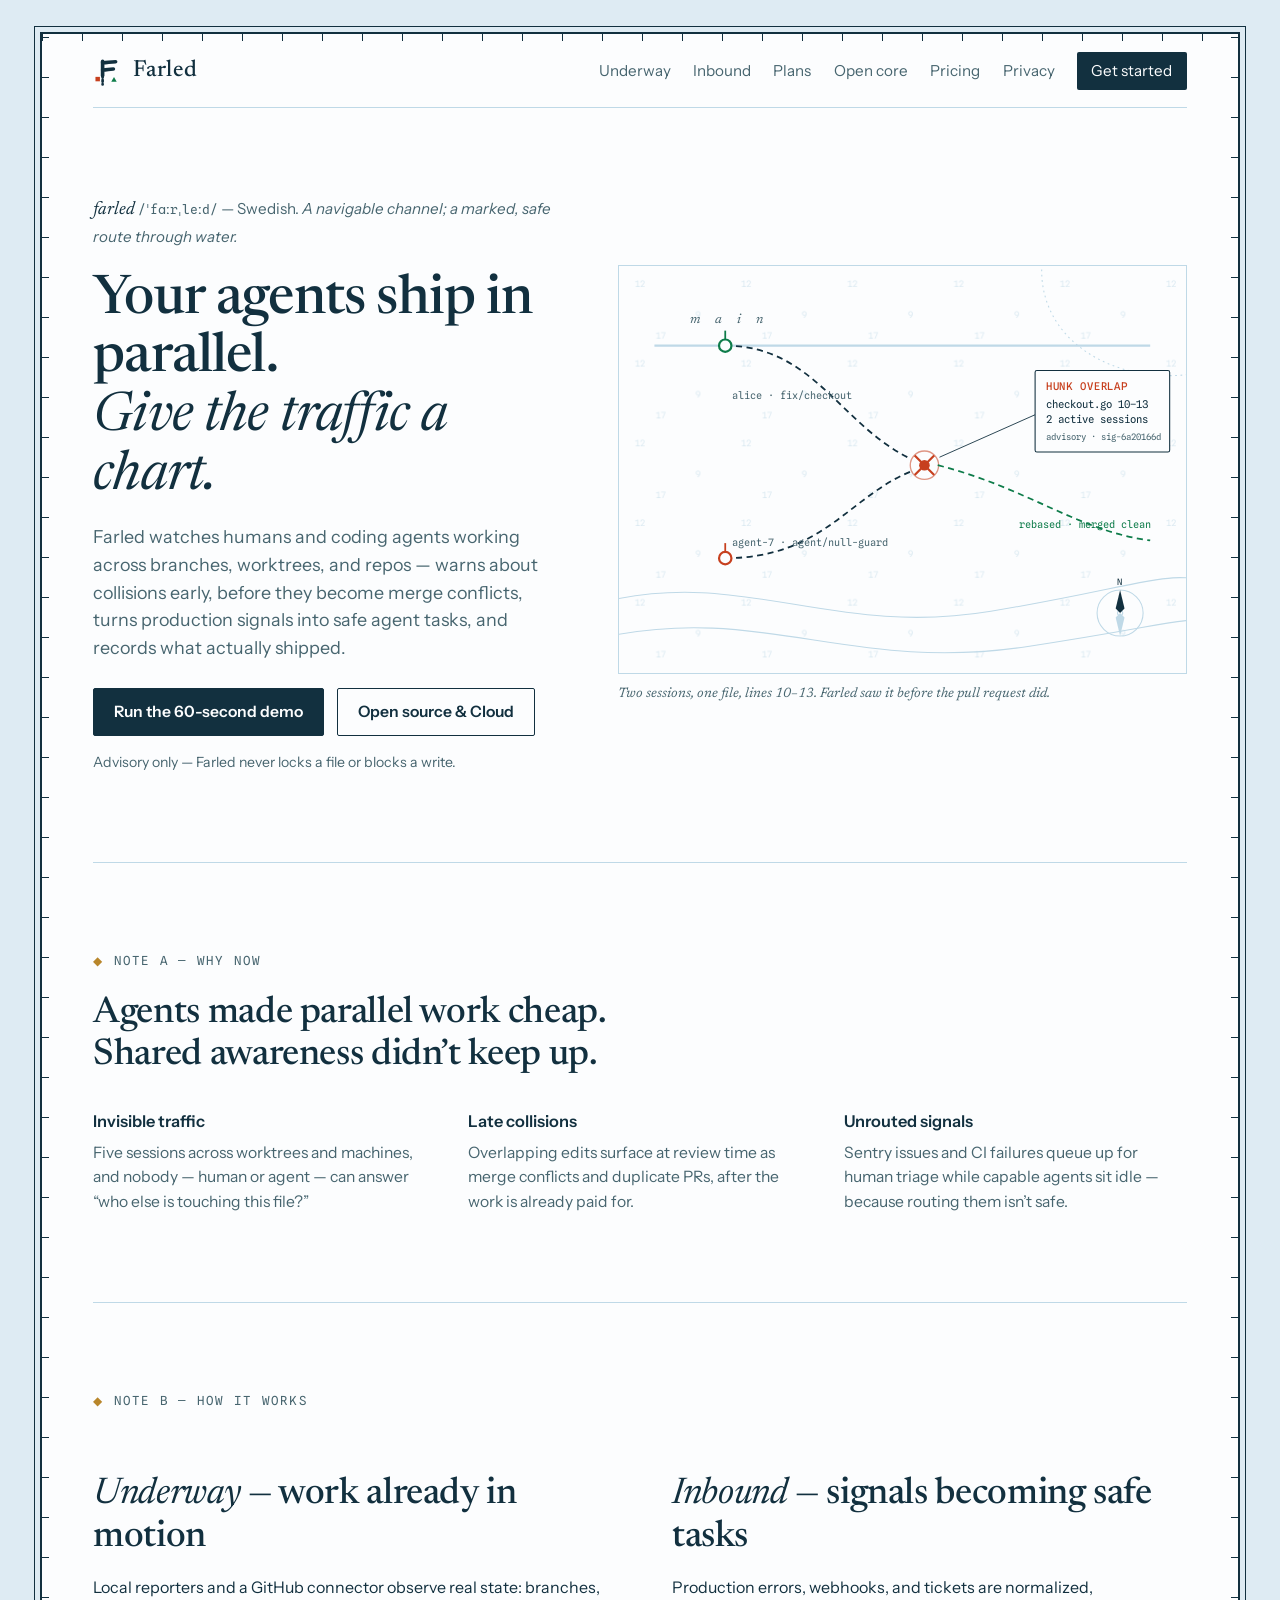
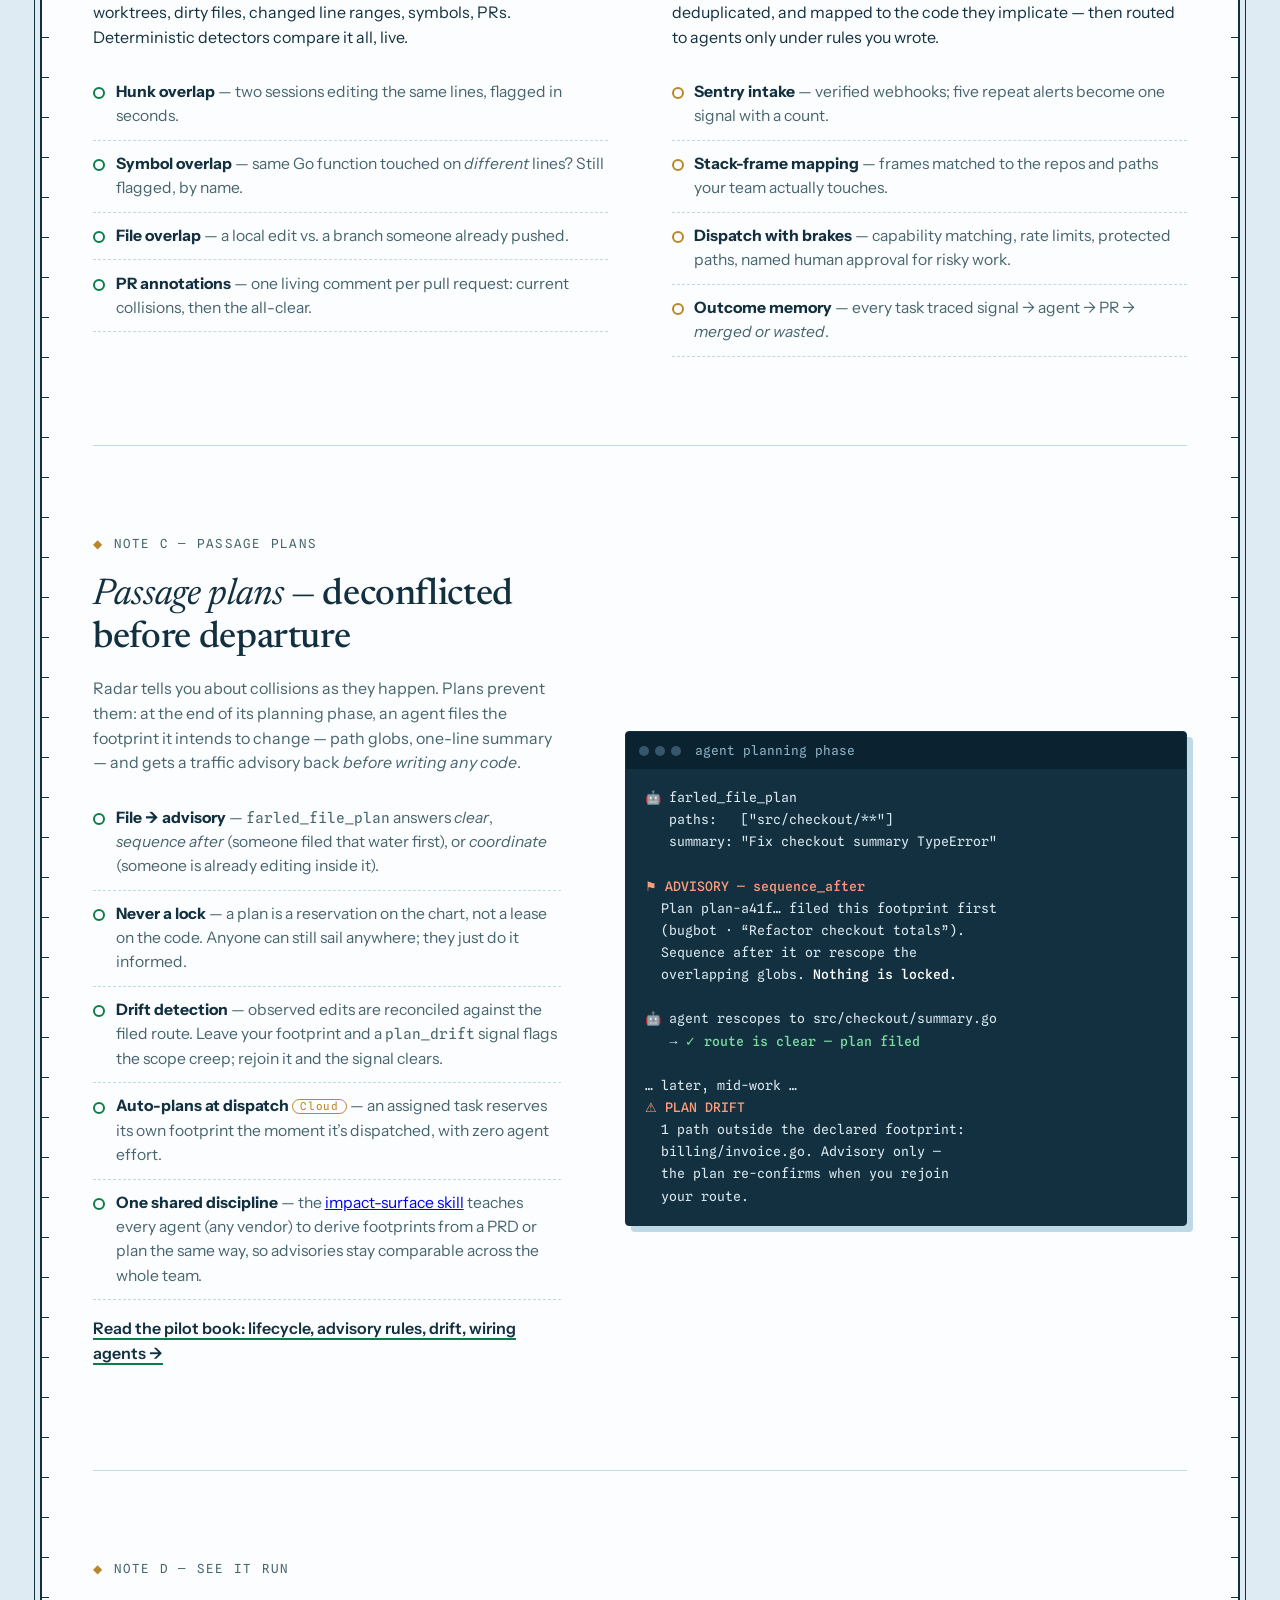
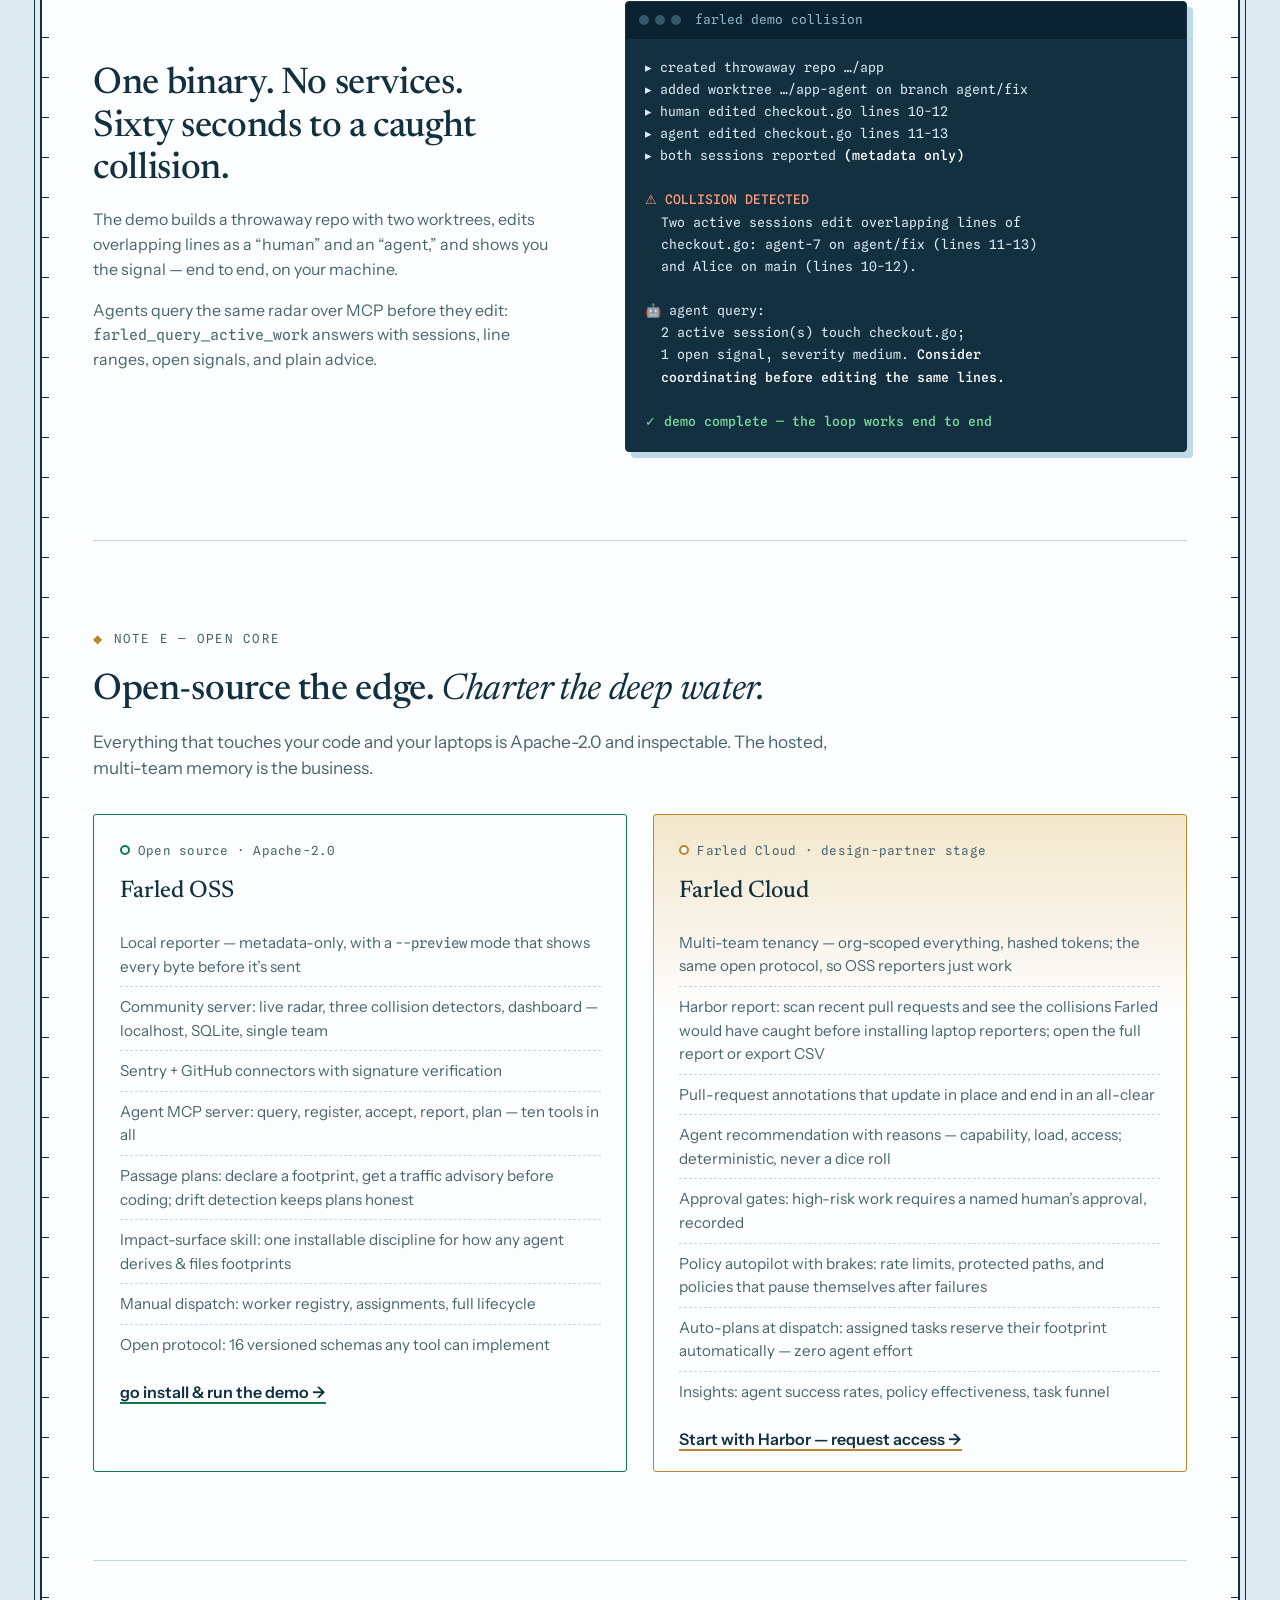
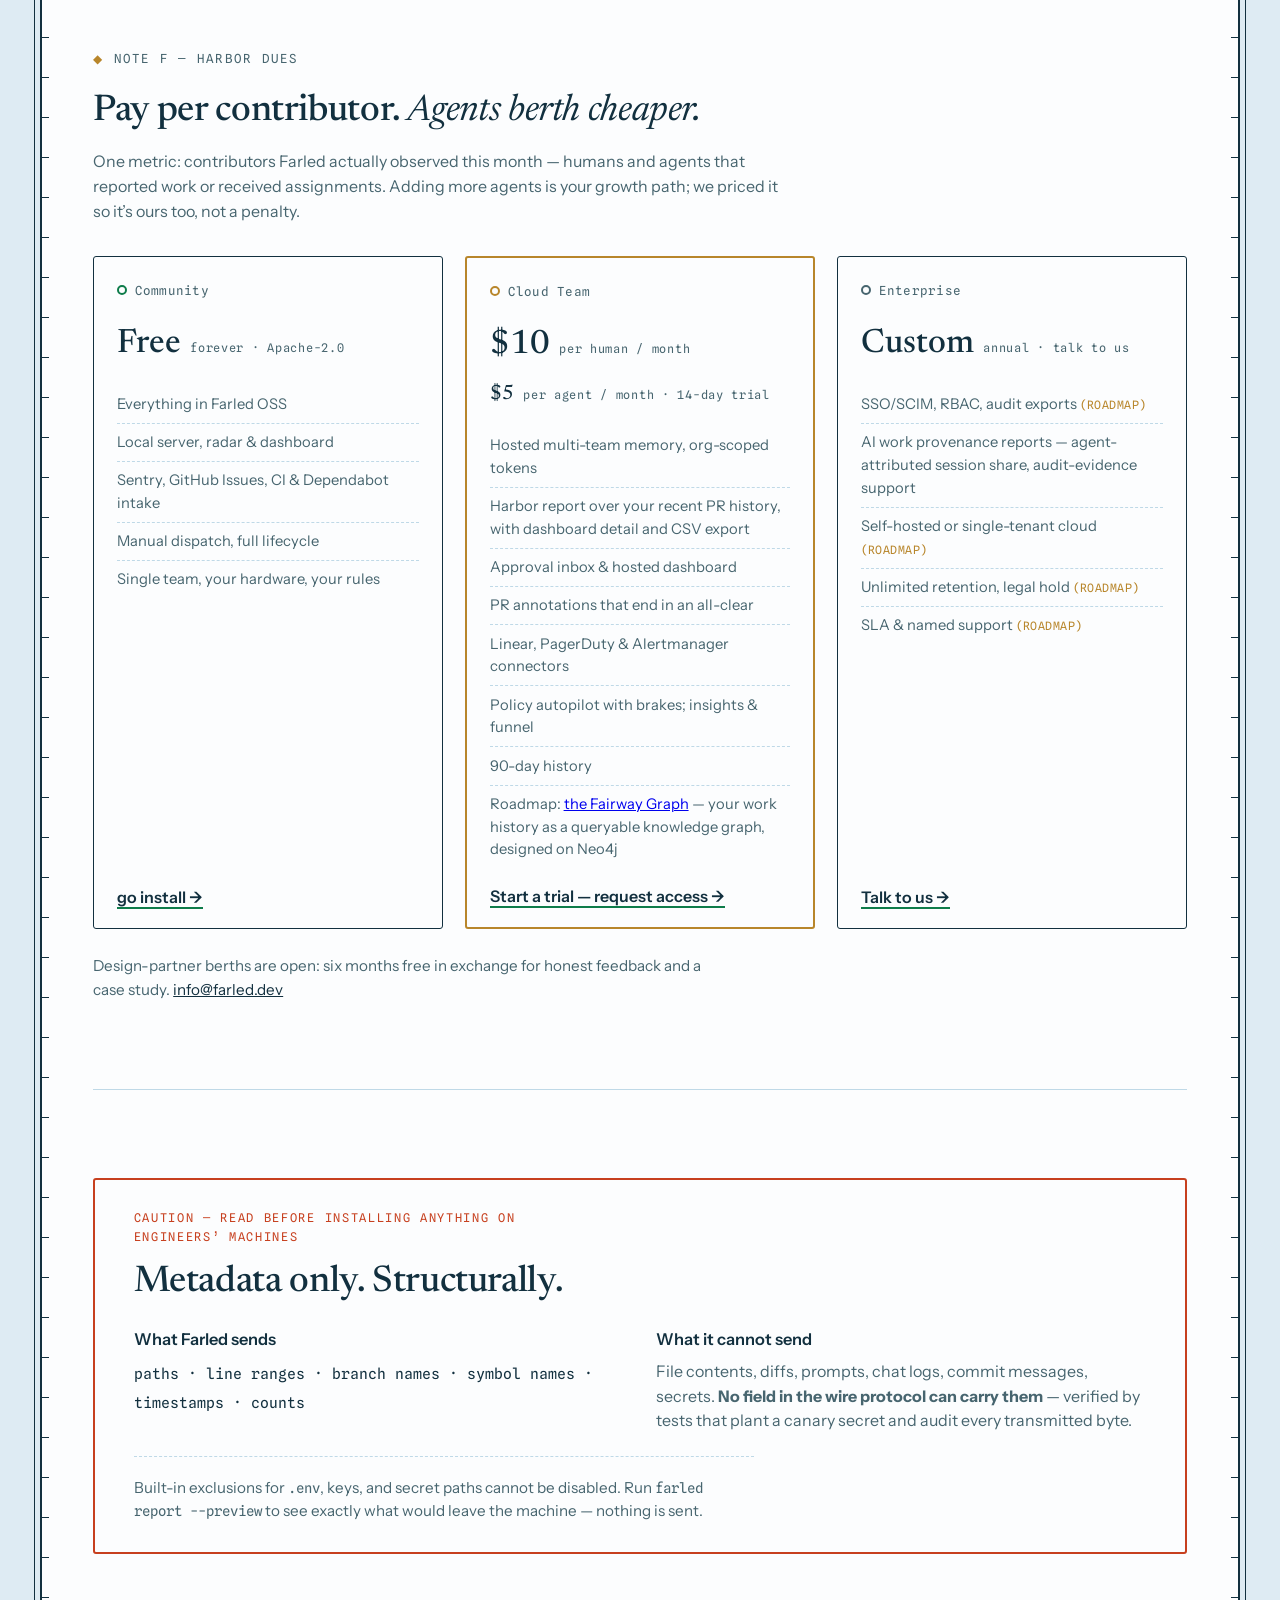
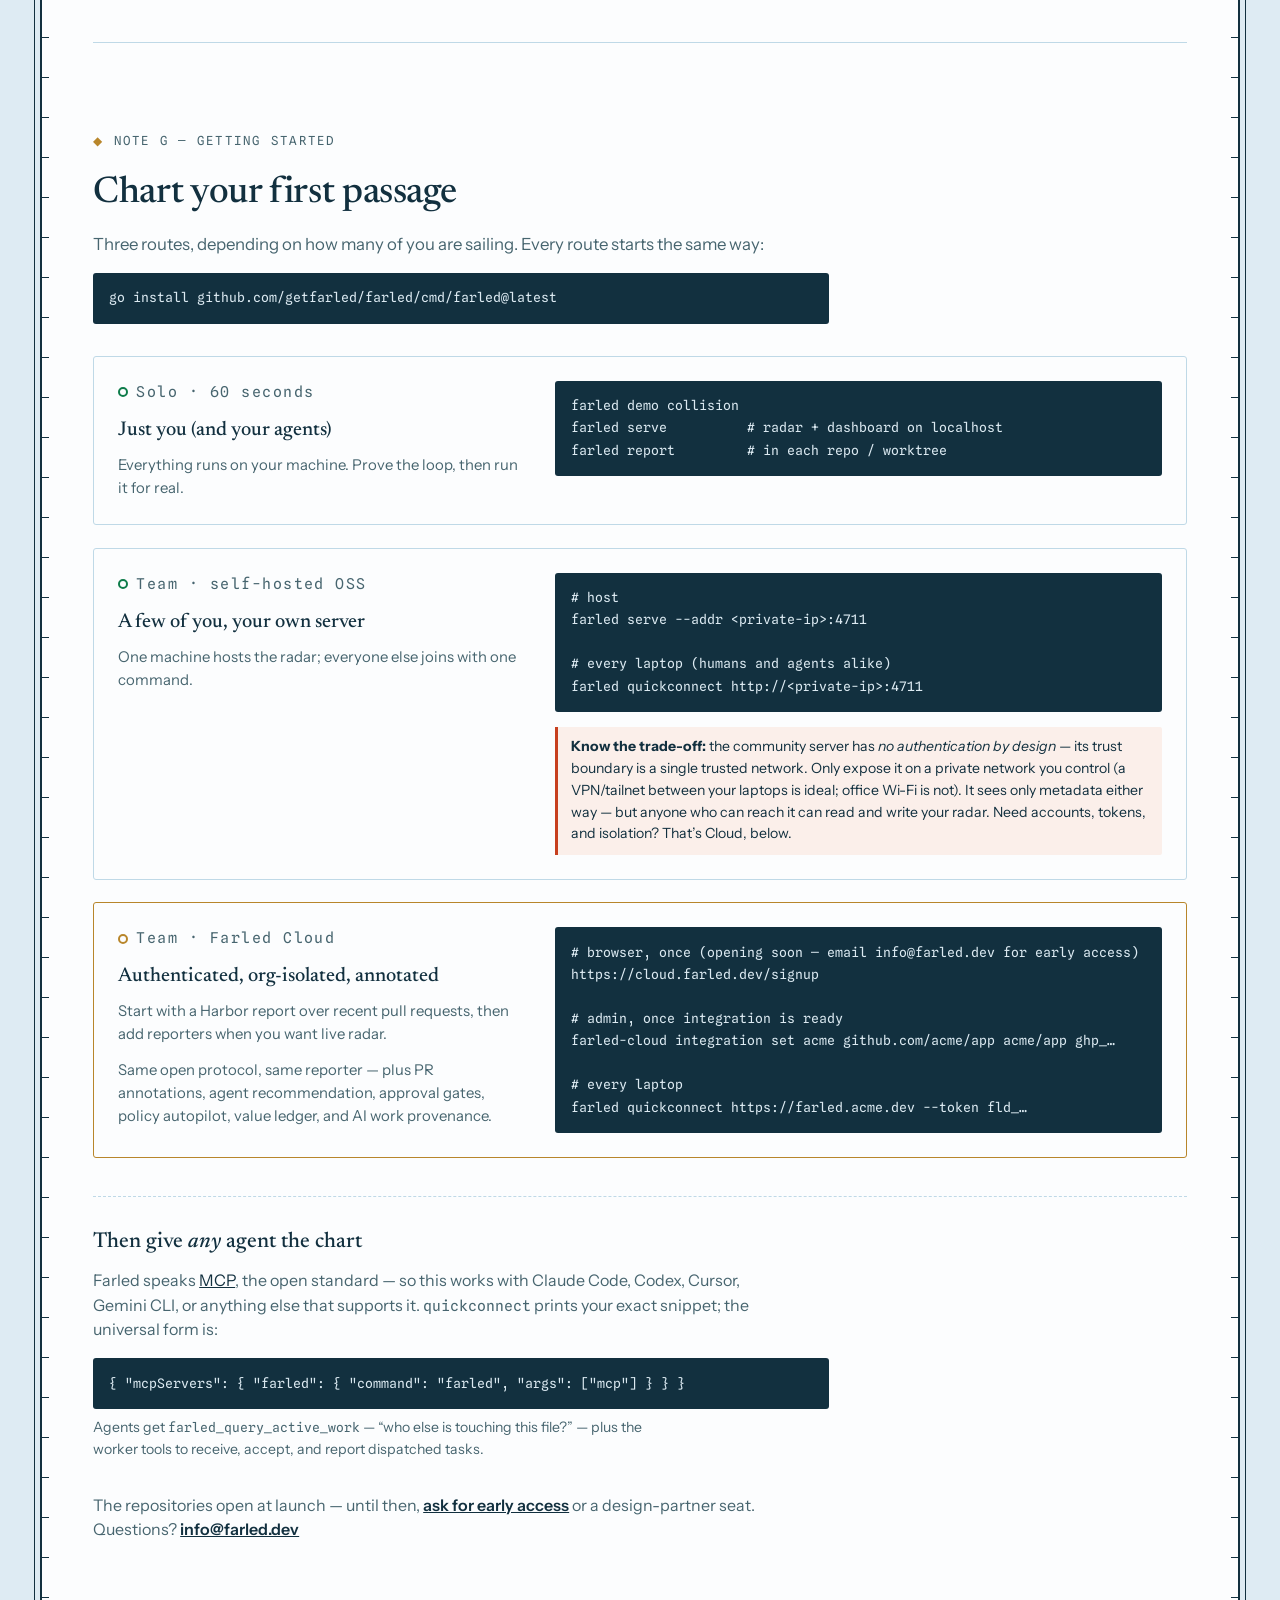
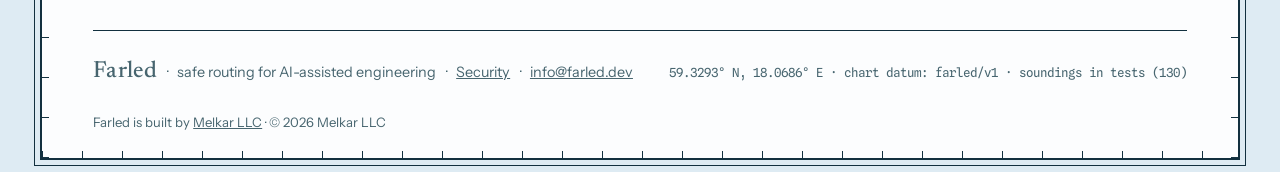
==== commit 0e17eac5: "feat: Fairway Graph pilot-book page (roadmap) + Cloud card teaser Graph-tier vision designed on Neo4" ====
--- a/index.html
+++ b/index.html
@@ -298,6 +298,7 @@
         <li>Linear, PagerDuty &amp; Alertmanager connectors</li>
         <li>Policy autopilot with brakes; insights &amp; funnel</li>
         <li>90-day history</li>
+        <li>Roadmap: <a href="/docs/fairway-graph">the Fairway Graph</a> — your work history as a queryable knowledge graph, designed on Neo4j</li>
       </ul>
       <!-- GO-LIVE: restore href https://cloud.farled.dev/signup once the cloud host is up (deploy/README.md) -->
       <p class="oc-cta"><!--email_off--><a href="mailto:info@farled.dev?subject=Farled%20Cloud%20trial">Start a trial — request access →</a><!--email_on--></p>
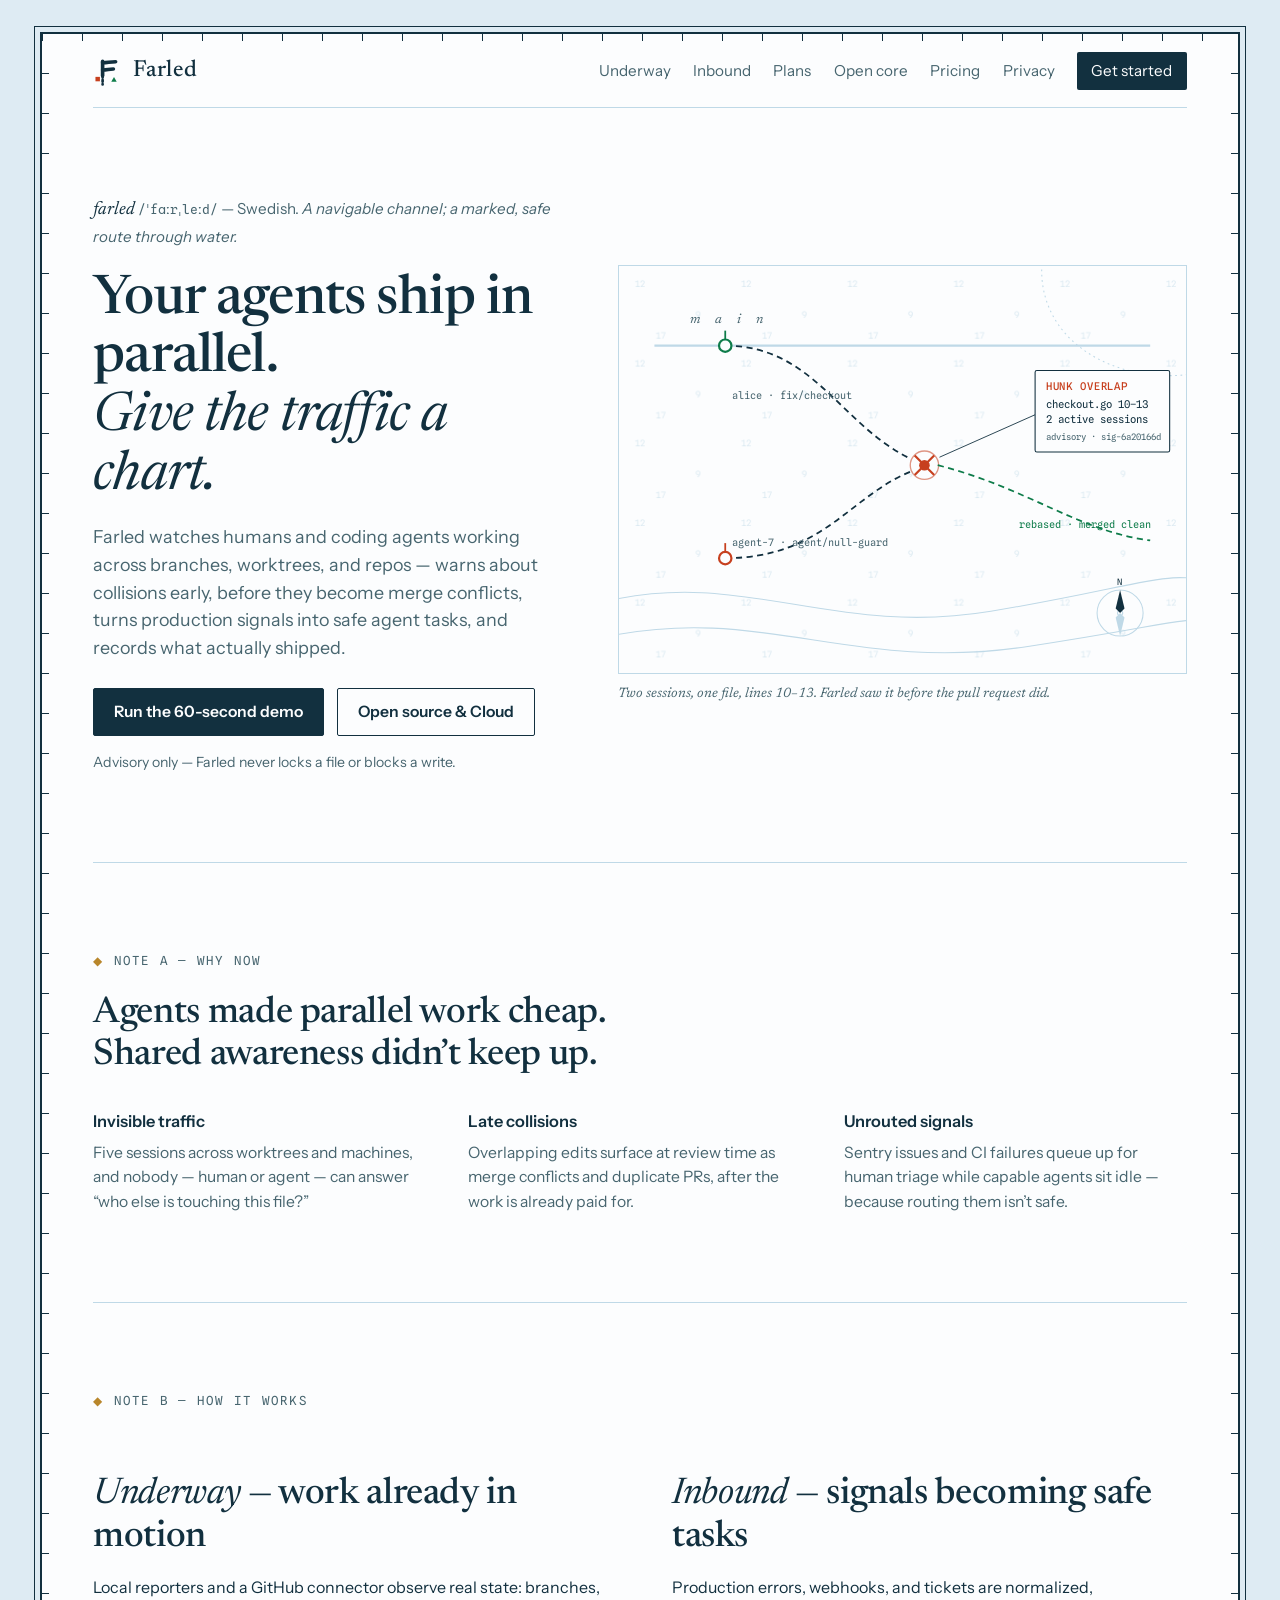
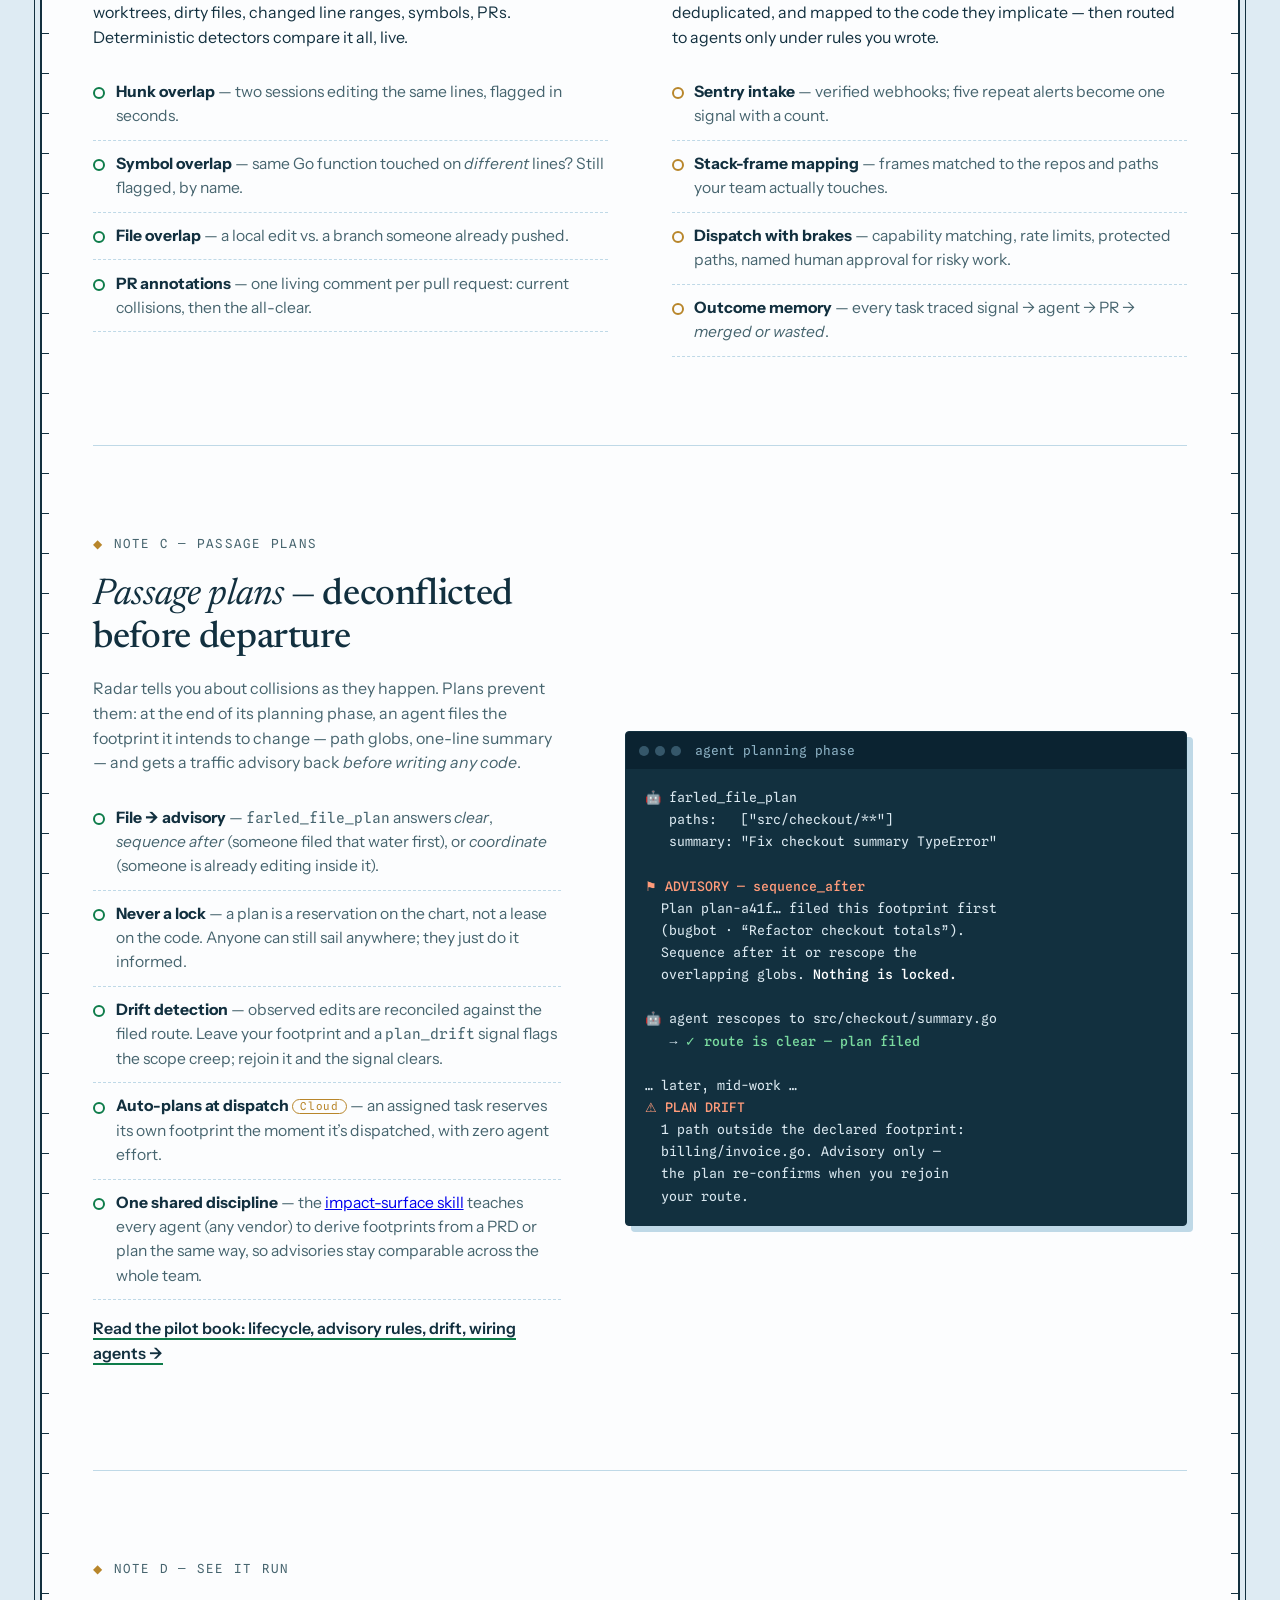
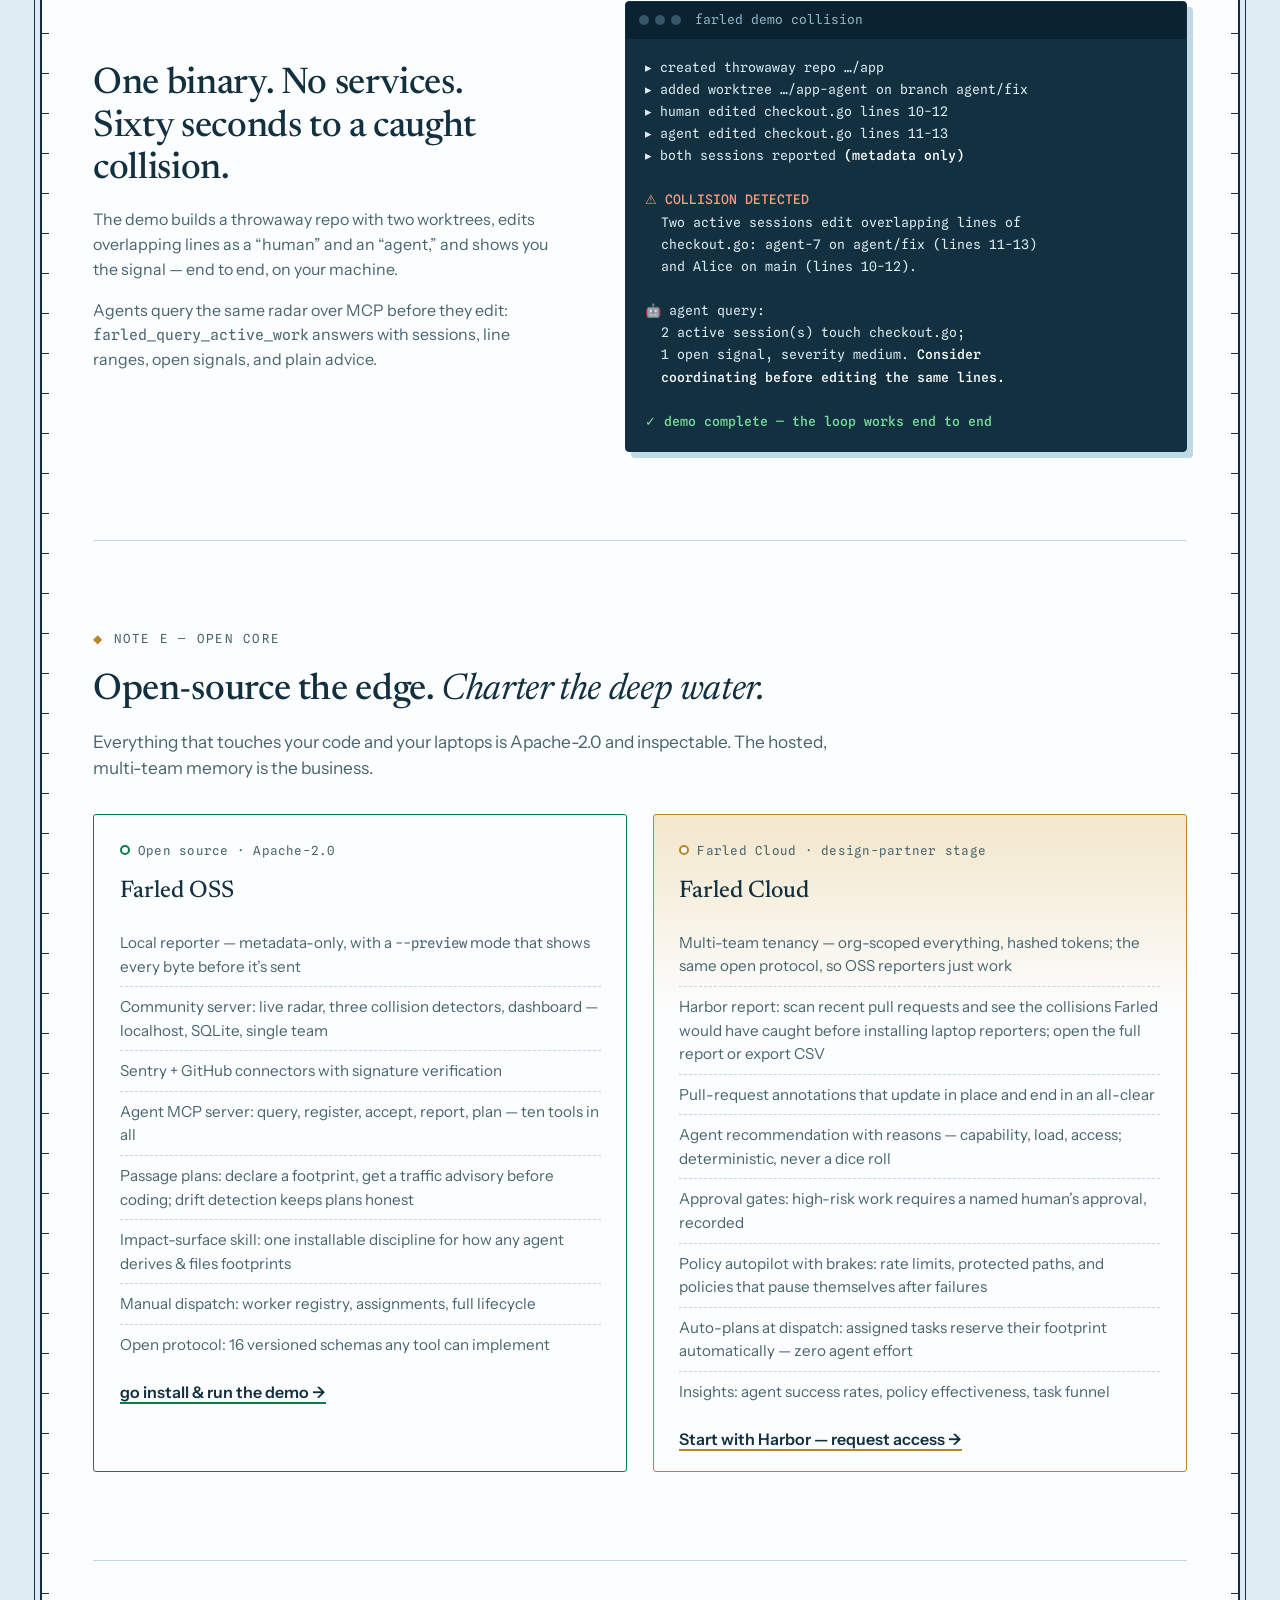
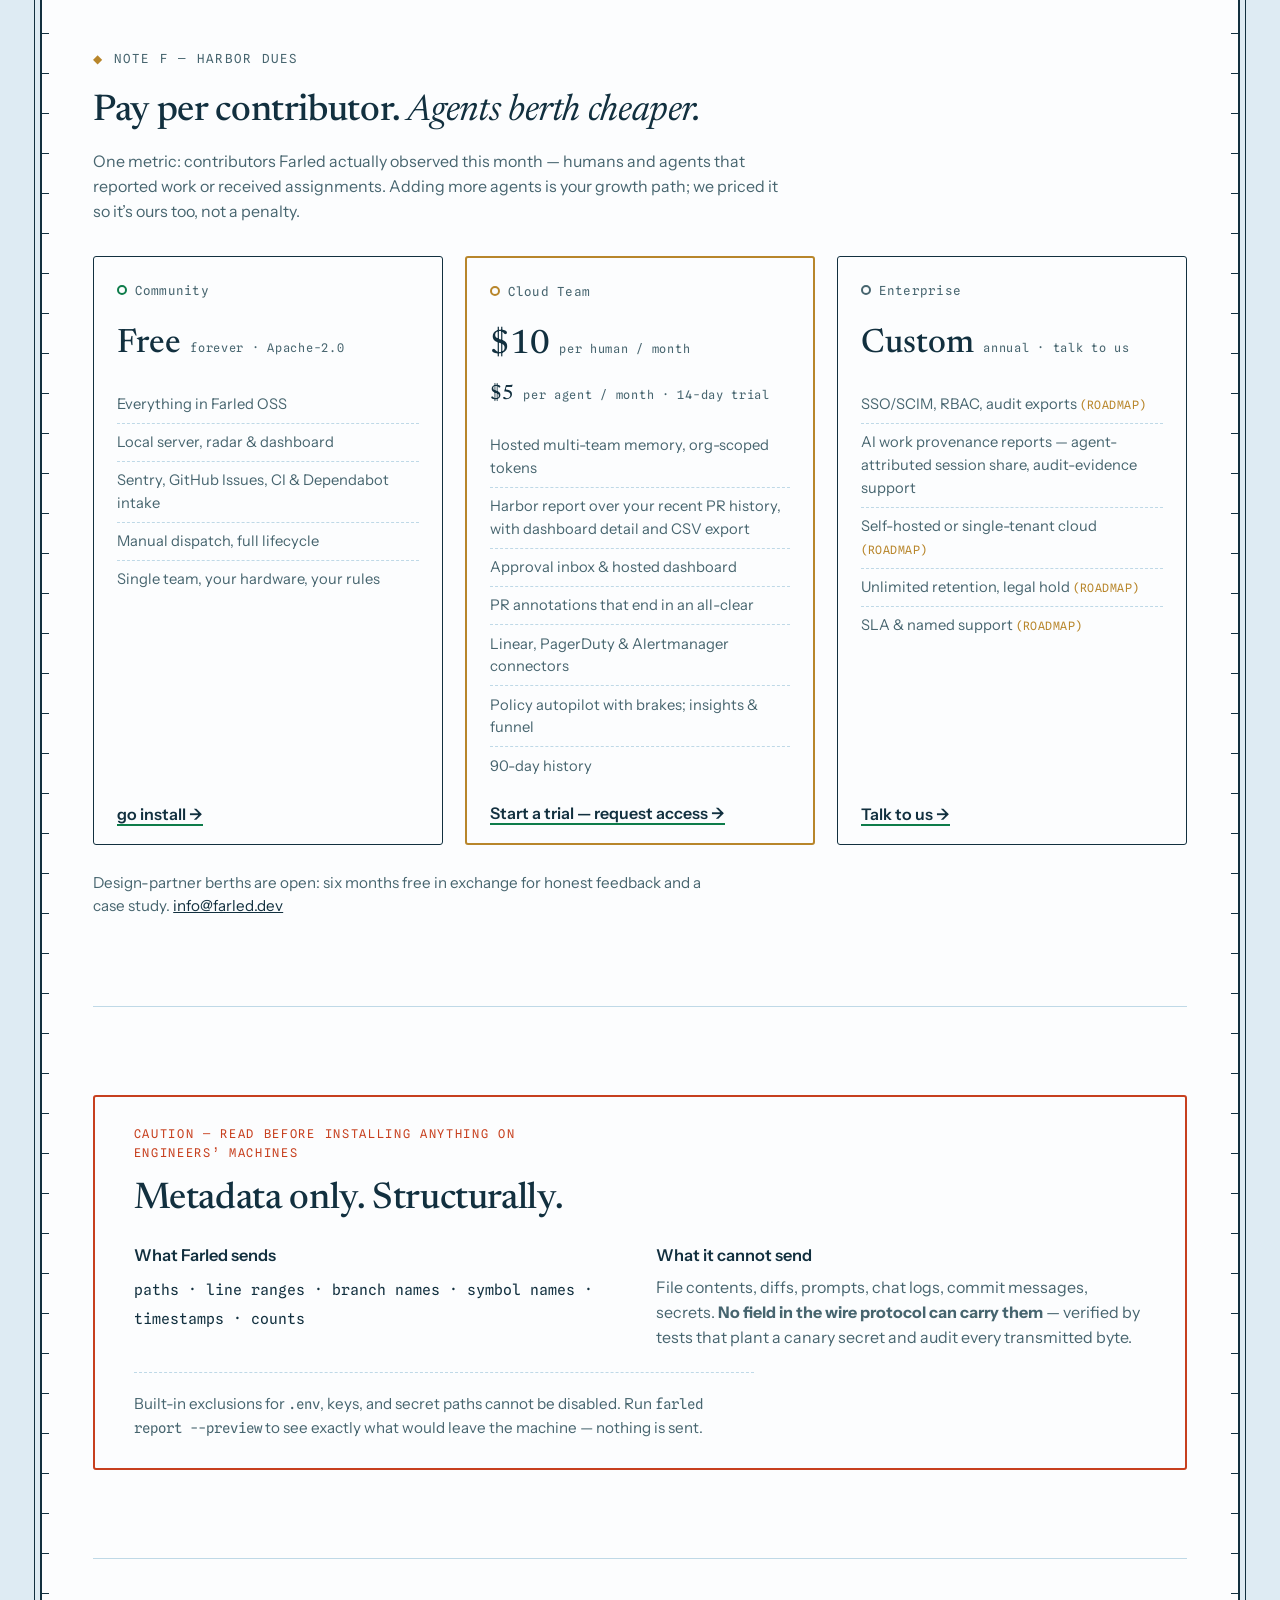
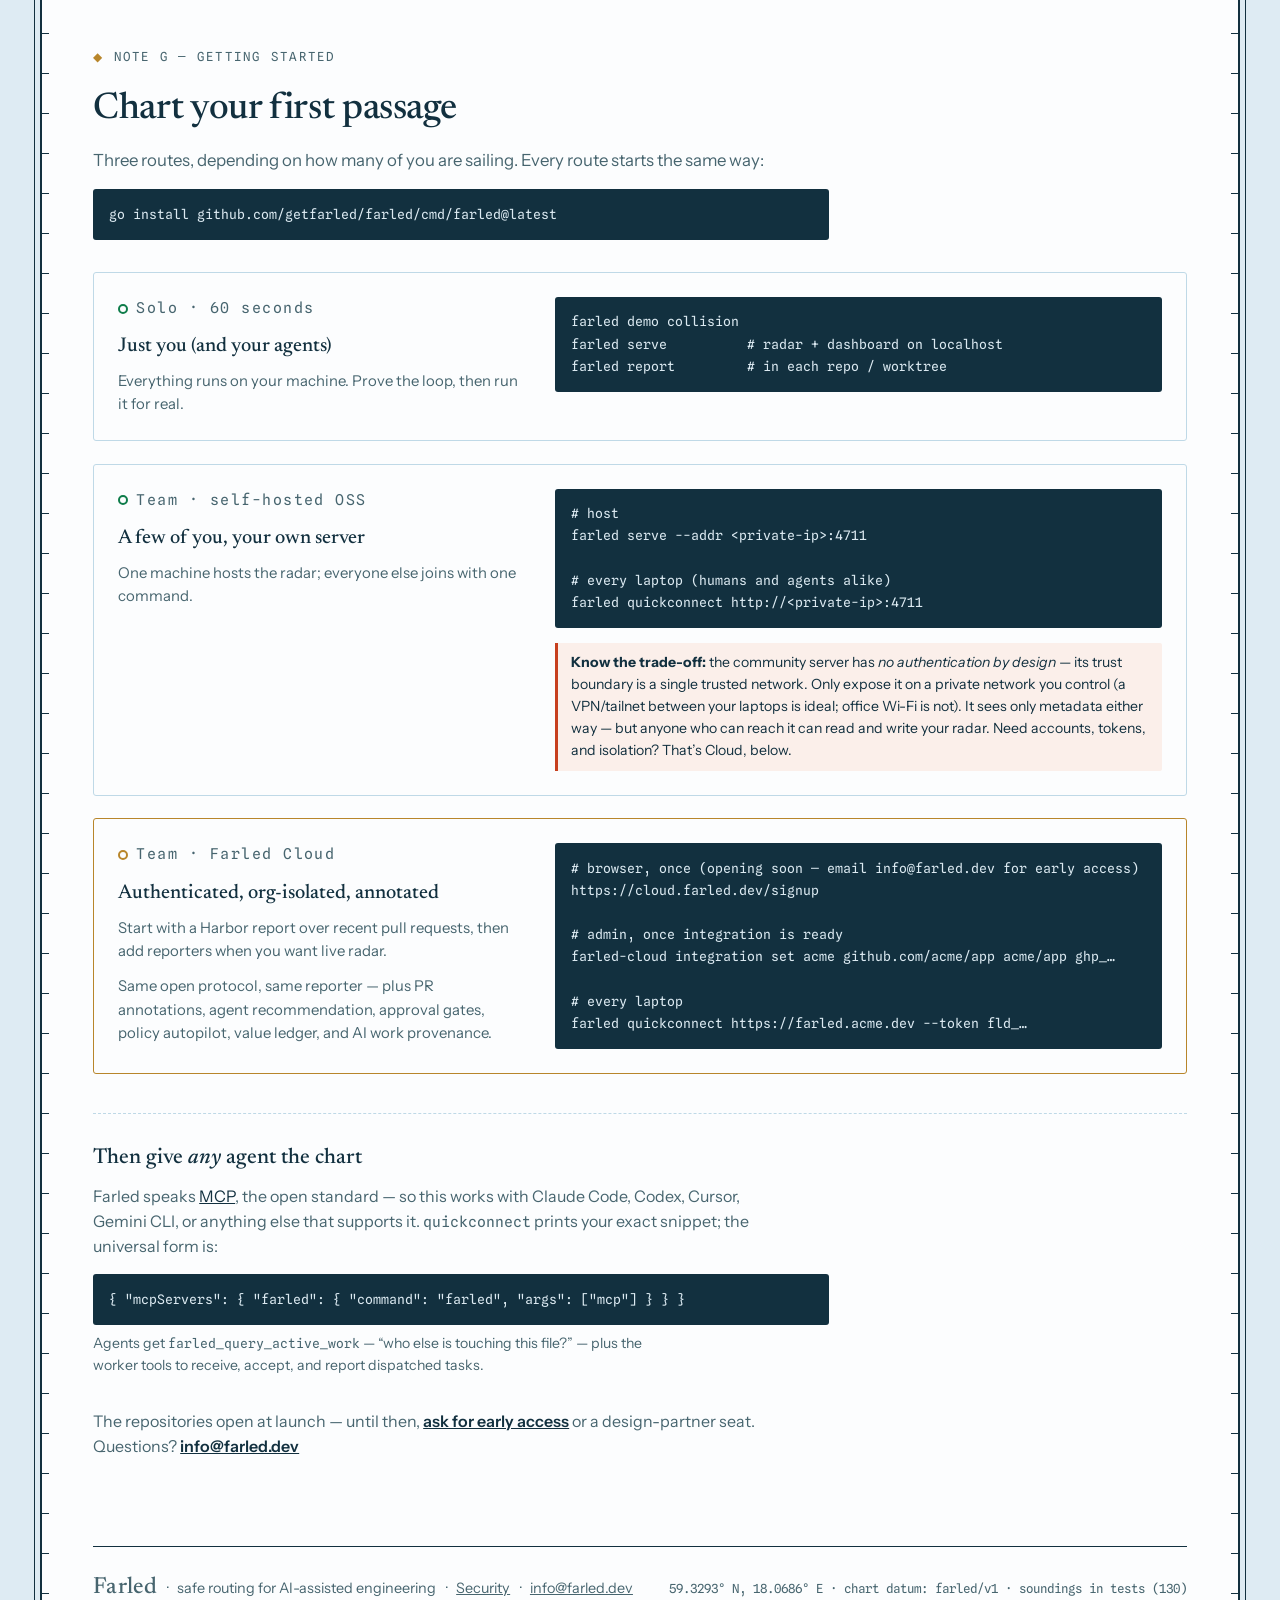
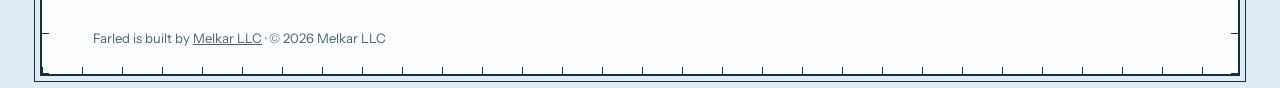
==== commit 0655506c: "Revert "feat: Fairway Graph pilot-book page (roadmap) + Cloud card teaser" This reverts commit 0e17e" ====
--- a/index.html
+++ b/index.html
@@ -298,7 +298,6 @@
         <li>Linear, PagerDuty &amp; Alertmanager connectors</li>
         <li>Policy autopilot with brakes; insights &amp; funnel</li>
         <li>90-day history</li>
-        <li>Roadmap: <a href="/docs/fairway-graph">the Fairway Graph</a> — your work history as a queryable knowledge graph, designed on Neo4j</li>
       </ul>
       <!-- GO-LIVE: restore href https://cloud.farled.dev/signup once the cloud host is up (deploy/README.md) -->
       <p class="oc-cta"><!--email_off--><a href="mailto:info@farled.dev?subject=Farled%20Cloud%20trial">Start a trial — request access →</a><!--email_on--></p>
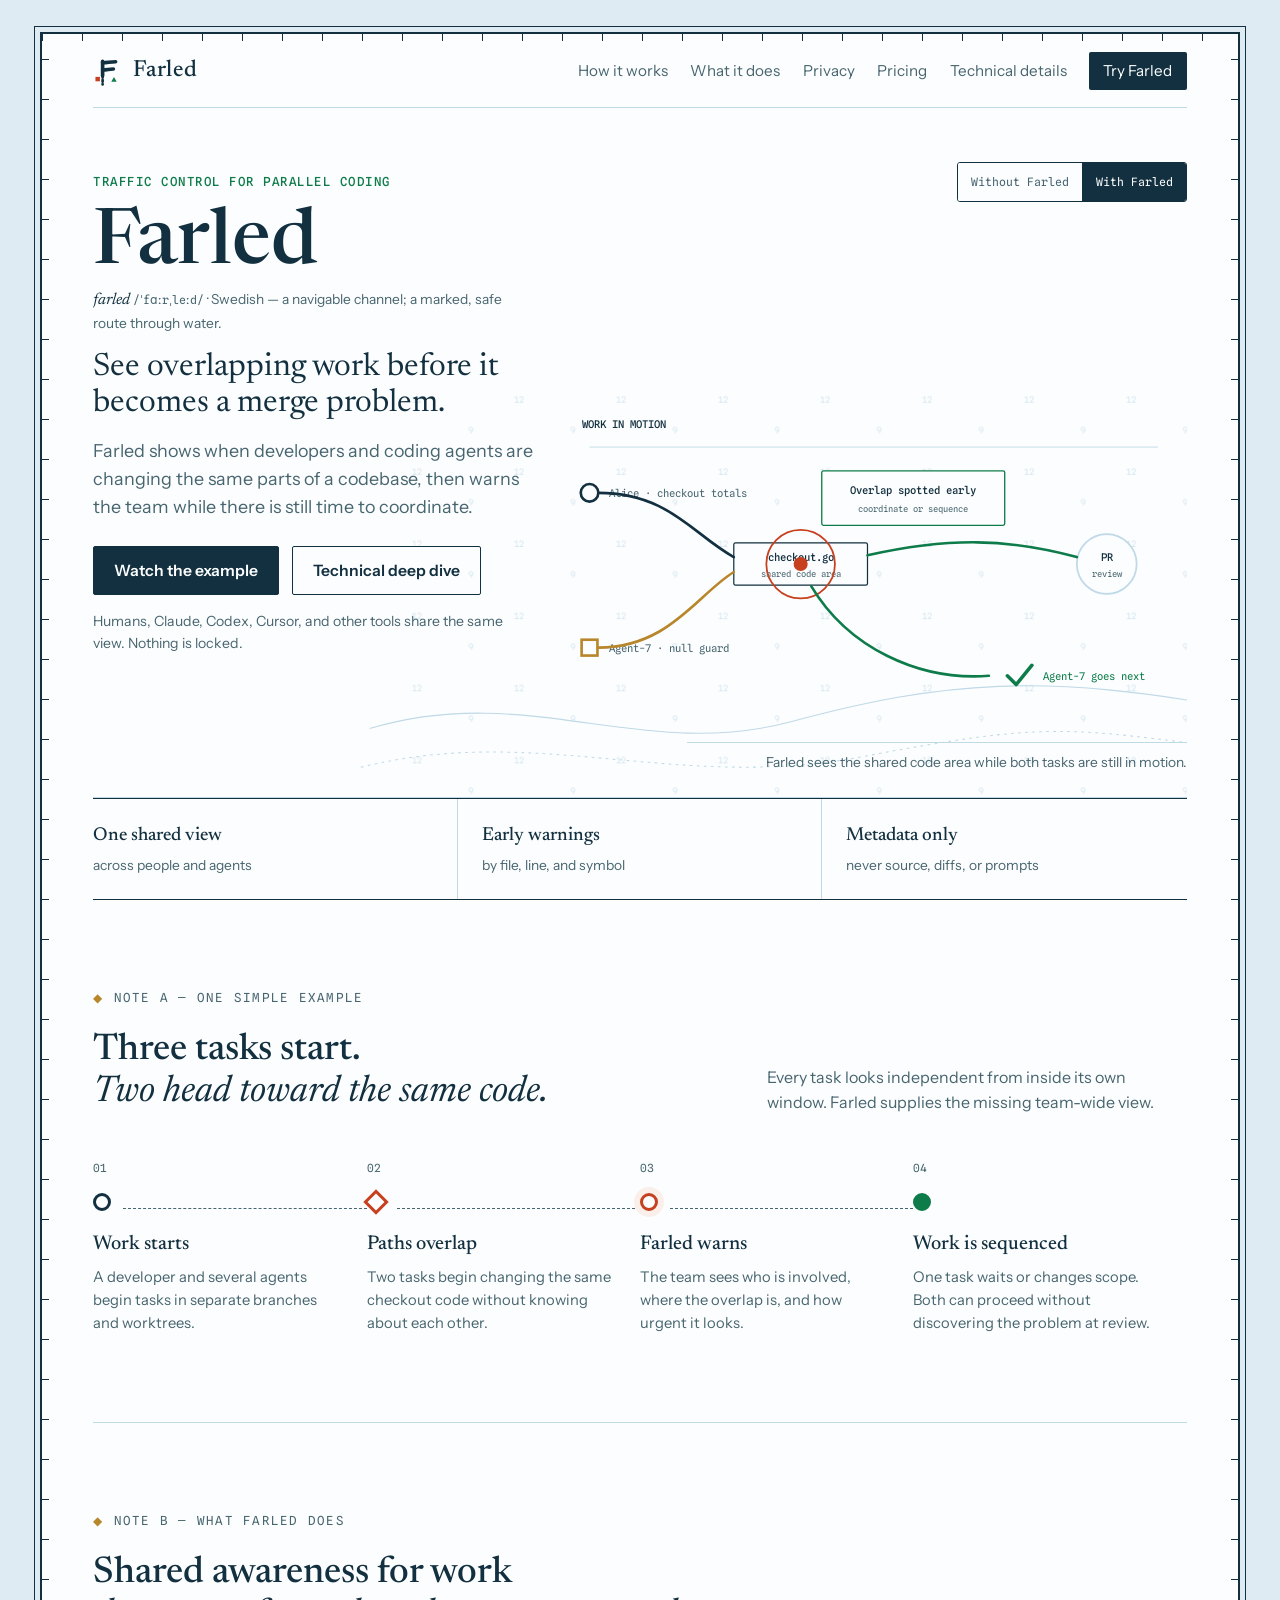
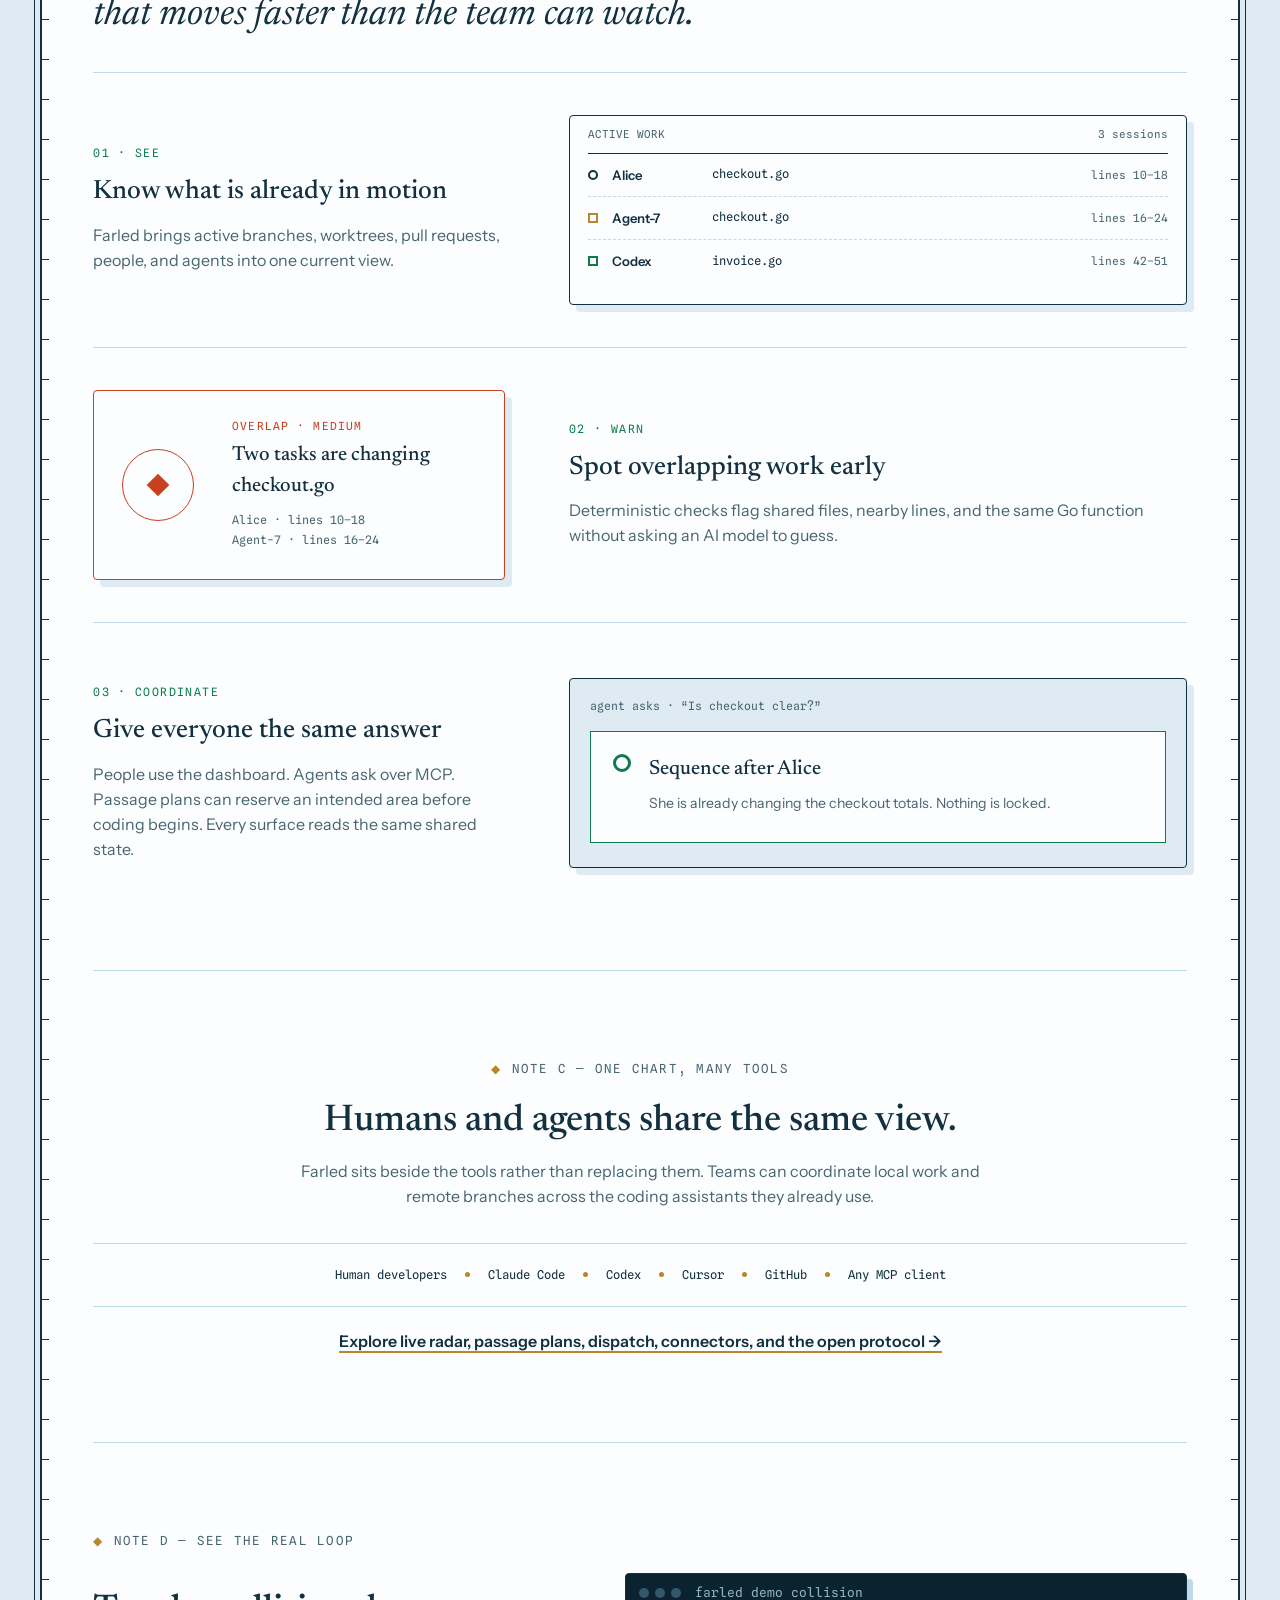
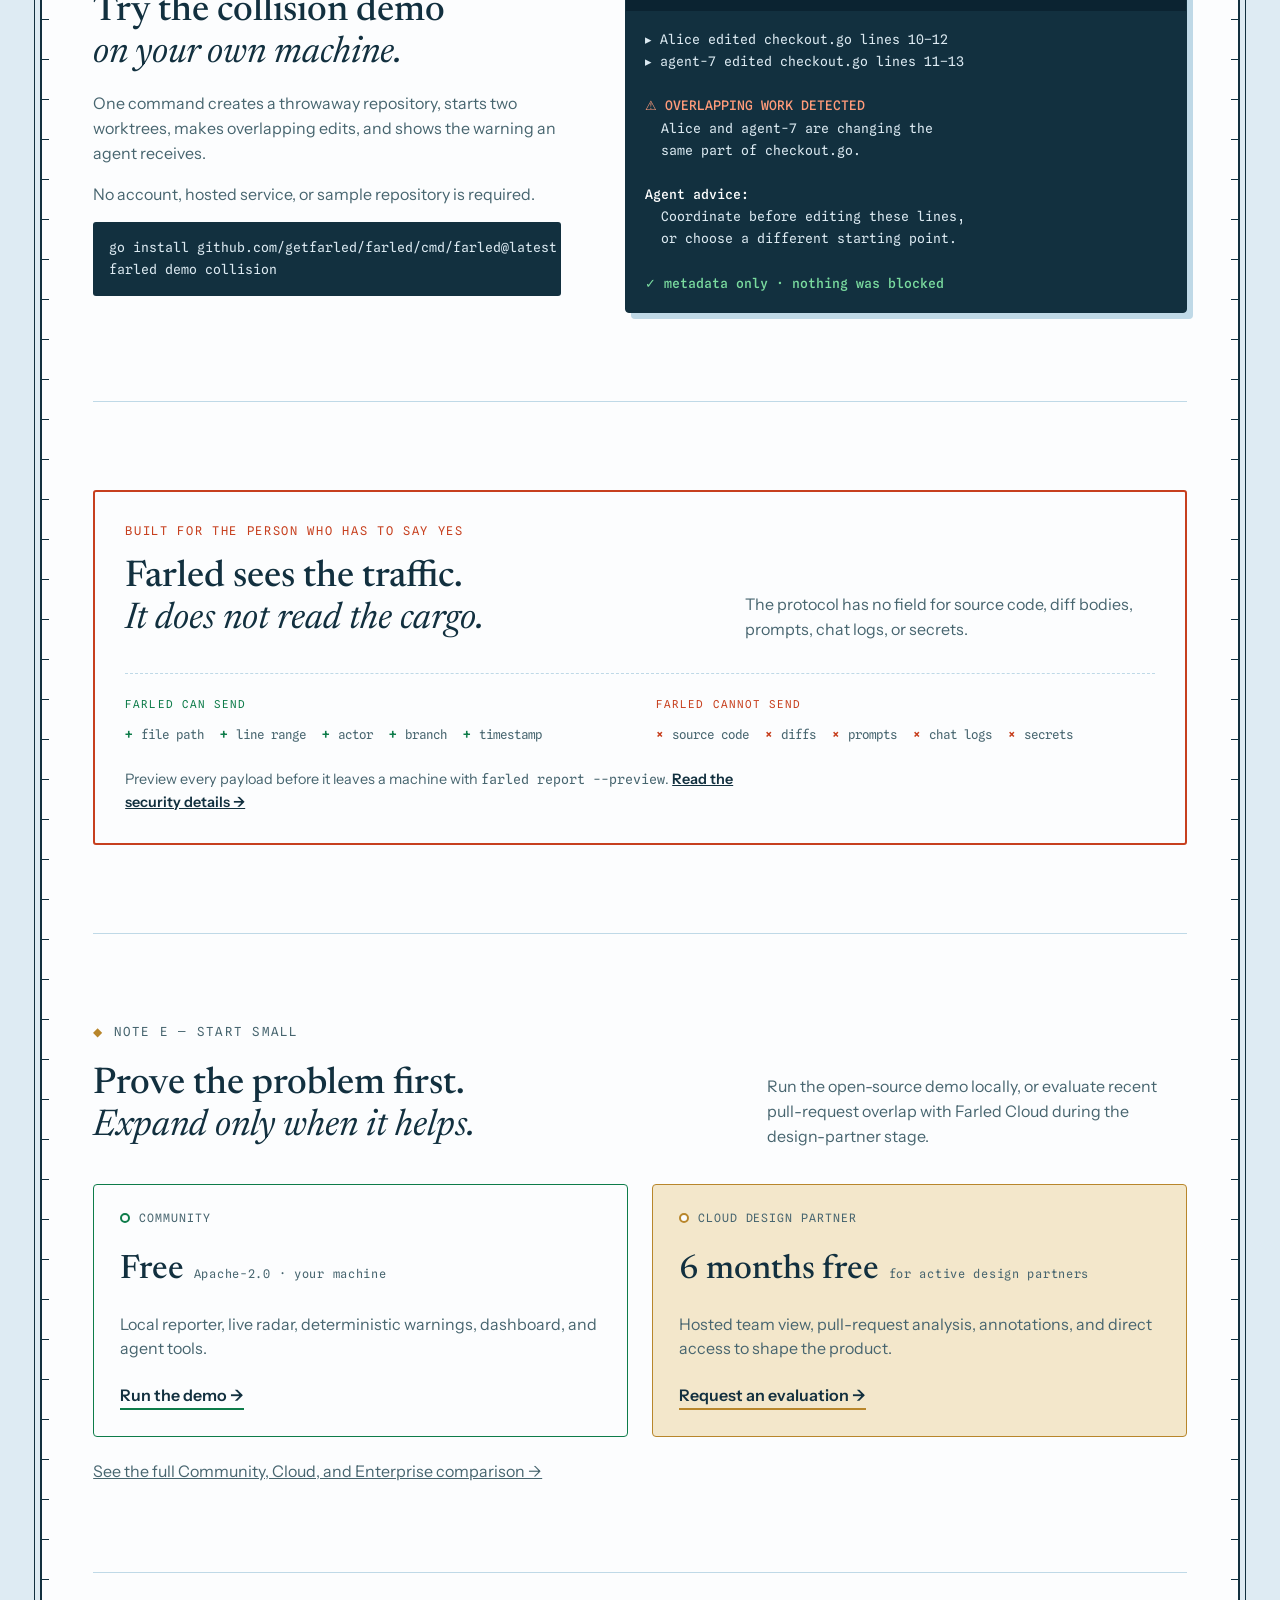
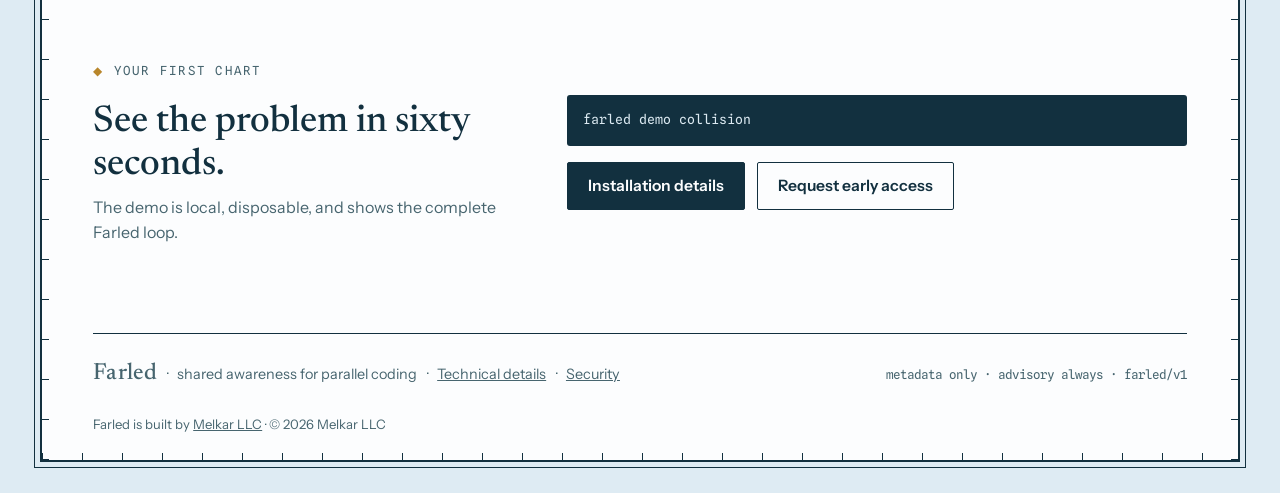
==== commit c7c1c1e6: "Codex updates" ====
--- a/index.html
+++ b/index.html
@@ -3,11 +3,11 @@
 <head>
 <meta charset="utf-8">
 <meta name="viewport" content="width=device-width, initial-scale=1">
-<title>Farled — safe routing for AI-assisted engineering</title>
-<meta name="description" content="Farled watches humans and coding agents working in parallel, warns about collisions early before they become merge conflicts, routes incoming work safely, and records and measures what actually ships.">
+<title>Farled — see overlapping work before it becomes a merge problem</title>
+<meta name="description" content="Farled shows when developers and coding agents are changing the same code, then warns the team while there is still time to coordinate.">
 <link rel="canonical" href="https://farled.dev/">
-<meta property="og:title" content="Farled — safe routing for AI-assisted engineering">
-<meta property="og:description" content="See who — human or agent — is touching what, catch collisions before merge conflicts, and route production signals to agents safely.">
+<meta property="og:title" content="Farled — traffic control for parallel coding">
+<meta property="og:description" content="See overlapping work before it becomes a merge problem. Farled gives people and coding agents one shared view of work in motion.">
 <meta property="og:url" content="https://farled.dev/">
 <meta property="og:type" content="website">
 <meta name="twitter:card" content="summary">
@@ -17,11 +17,11 @@
 <link rel="stylesheet" href="styles.css">
 <link rel="icon" href="data:image/svg+xml,%3Csvg xmlns='http://www.w3.org/2000/svg' viewBox='0 0 512 512'%3E%3Cg fill='none' stroke='%2312303F' stroke-width='86' stroke-linecap='round'%3E%3Cpath d='M164 92 V 330'/%3E%3Cpath d='M164 122 C 252 122 288 104 392 104'/%3E%3Cpath d='M164 244 C 244 244 272 228 354 228'/%3E%3C/g%3E%3Crect x='20' y='340' width='120' height='120' fill='%23C7401F'/%3E%3Cpath d='M290 460 h 136 l -68 -116 z' fill='%230E7C4A'/%3E%3C/svg%3E">
 </head>
-<body>
+<body class="landing-page">
 <div class="sheet">
 
 <header class="masthead">
-  <div class="brand">
+  <a class="brand brand-home" href="/" aria-label="Farled home">
     <svg class="brand-mark" viewBox="0 0 512 512" aria-hidden="true">
       <g fill="none" stroke="currentColor" stroke-width="62" stroke-linecap="round">
         <path d="M164 92 V 336"/>
@@ -33,403 +33,345 @@
       <path d="M312 438 h 92 l -46 -80 z" fill="var(--starboard)"/>
     </svg>
     <span class="brand-name">Farled</span>
-  </div>
+  </a>
   <nav class="topnav" aria-label="Main">
-    <a href="#underway">Underway</a>
-    <a href="#inbound">Inbound</a>
-    <a href="#plans">Plans</a>
-    <a href="#open-core">Open&nbsp;core</a>
+    <a href="#how-it-works">How it works</a>
+    <a href="#outcomes">What it does</a>
+    <a href="#privacy">Privacy</a>
     <a href="#pricing">Pricing</a>
-    <a href="#privacy">Privacy</a>
-    <a class="nav-cta" href="#get-started">Get started</a>
+    <a href="/platform.html">Technical details</a>
+    <a class="nav-cta" href="#start">Try Farled</a>
   </nav>
 </header>
 
-<!-- ============ HERO: the chart ============ -->
-<section class="hero">
-  <div class="hero-copy">
-    <p class="etym"><span class="etym-word">farled</span> <span class="etym-phon">/ˈfɑːrˌleːd/</span> — Swedish. <em>A navigable channel; a marked, safe route through water.</em></p>
-    <h1>Your agents ship in parallel.<br><em>Give the traffic a chart.</em></h1>
-    <p class="lede">Farled watches humans and coding agents working across branches, worktrees, and repos — warns about collisions early, before they become merge conflicts, turns production signals into safe agent tasks, and records what actually shipped.</p>
-    <div class="hero-actions">
-      <a class="btn btn-primary" href="#get-started">Run the 60-second demo</a>
-      <a class="btn btn-ghost" href="#open-core">Open source &amp; Cloud</a>
-    </div>
-    <p class="hero-footnote">Advisory only — Farled never locks a file or blocks a write.</p>
-  </div>
-
-  <figure class="chart" aria-label="Chart: two branches converge on the same file; Farled marks the collision">
-    <svg viewBox="0 0 640 460" role="img">
-      <defs>
-        <pattern id="soundings" width="120" height="90" patternUnits="userSpaceOnUse">
-          <text x="18" y="24" class="snd">12</text>
-          <text x="86" y="58" class="snd">9</text>
-          <text x="42" y="82" class="snd">17</text>
-        </pattern>
-      </defs>
-
-      <!-- water + shoal contours -->
-      <rect x="0" y="0" width="640" height="460" fill="url(#soundings)" opacity="0.55"/>
-      <path class="contour" d="M-20 380 C 140 340, 240 420, 420 390 S 620 340, 680 360"/>
-      <path class="contour" d="M-20 420 C 160 380, 260 460, 460 430 S 640 390, 700 410"/>
-      <path class="contour c2" d="M480 -20 C 460 80, 560 140, 660 120"/>
-
-      <!-- the fairway: two work lanes -->
-      <text class="waterlabel" x="80" y="64">m a i n</text>
-      <path class="lane lane-solid" d="M40 90 C 200 90, 340 90, 600 90"/>
-
-      <path class="lane lane-a" d="M120 90 C 220 90, 250 180, 330 218"/>
-      <text class="lanelabel la" x="128" y="150">alice · fix/checkout</text>
-
-      <path class="lane lane-b" d="M120 330 C 230 330, 260 260, 330 232"/>
-      <text class="lanelabel lb" x="128" y="316">agent-7 · agent/null-guard</text>
-
-      <!-- buoys marking the channel -->
-      <g class="buoy buoy-green"><circle cx="120" cy="90" r="7"/><path d="M120 83 v-10"/></g>
-      <g class="buoy buoy-red"><circle cx="120" cy="330" r="7"/><path d="M120 323 v-10"/></g>
-
-      <!-- collision point -->
-      <g class="collision">
-        <circle class="ping" cx="345" cy="225" r="16"/>
-        <circle class="dot" cx="345" cy="225" r="6"/>
-        <path class="cross" d="M334 214 l22 22 M356 214 l-22 22"/>
-      </g>
-      <g class="callout">
-        <path class="callout-line" d="M362 216 L470 168"/>
-        <rect x="470" y="118" width="152" height="92" rx="2"/>
-        <text x="482" y="140" class="co-title">HUNK OVERLAP</text>
-        <text x="482" y="160" class="co-body">checkout.go 10–13</text>
-        <text x="482" y="177" class="co-body">2 active sessions</text>
-        <text x="482" y="197" class="co-note">advisory · sig-6a20166d</text>
-      </g>
-
-      <!-- safe continuation -->
-      <path class="lane lane-safe" d="M360 225 C 460 250, 520 300, 600 310"/>
-      <text class="lanelabel ls" x="452" y="296">rebased · merged clean</text>
-
-      <!-- compass rose -->
-      <g class="rose" transform="translate(566,392)">
-        <circle r="26"/><circle r="3"/>
-        <path d="M0 -26 L5 -5 L0 0 L-5 -5 Z" class="rose-n"/>
-        <path d="M0 26 L5 5 L0 0 L-5 5 Z"/>
-        <text y="-32" x="-4">N</text>
-      </g>
-    </svg>
-    <figcaption>Two sessions, one file, lines 10–13. Farled saw it before the pull request did.</figcaption>
-  </figure>
-</section>
-
-<!-- ============ THE PROBLEM ============ -->
-<section class="strip">
-  <p class="note-label">NOTE A — WHY NOW</p>
-  <h2>Agents made parallel work cheap.<br>Shared awareness didn’t keep up.</h2>
-  <div class="cols3">
-    <div><h3>Invisible traffic</h3><p>Five sessions across worktrees and machines, and nobody — human or agent — can answer “who else is touching this file?”</p></div>
-    <div><h3>Late collisions</h3><p>Overlapping edits surface at review time as merge conflicts and duplicate PRs, after the work is already paid for.</p></div>
-    <div><h3>Unrouted signals</h3><p>Sentry issues and CI failures queue up for human triage while capable agents sit idle — because routing them isn’t safe.</p></div>
-  </div>
-</section>
-
-<!-- ============ DEPARTURES / ARRIVALS ============ -->
-<section class="two-motions" id="underway">
-  <p class="note-label">NOTE B — HOW IT WORKS</p>
-  <div class="motion">
-    <h2><em>Underway</em> — work already in motion</h2>
-    <p>Local reporters and a GitHub connector observe real state: branches, worktrees, dirty files, changed line ranges, symbols, PRs. Deterministic detectors compare it all, live.</p>
-    <ul class="feature-list">
-      <li><strong>Hunk overlap</strong> — two sessions editing the same lines, flagged in seconds.</li>
-      <li><strong>Symbol overlap</strong> — same Go function touched on <em>different</em> lines? Still flagged, by name.</li>
-      <li><strong>File overlap</strong> — a local edit vs. a branch someone already pushed.</li>
-      <li><strong>PR annotations</strong> — one living comment per pull request: current collisions, then the all-clear.</li>
-    </ul>
-  </div>
-  <div class="motion" id="inbound">
-    <h2><em>Inbound</em> — signals becoming safe tasks</h2>
-    <p>Production errors, webhooks, and tickets are normalized, deduplicated, and mapped to the code they implicate — then routed to agents only under rules you wrote.</p>
-    <ul class="feature-list">
-      <li><strong>Sentry intake</strong> — verified webhooks; five repeat alerts become one signal with a count.</li>
-      <li><strong>Stack-frame mapping</strong> — frames matched to the repos and paths your team actually touches.</li>
-      <li><strong>Dispatch with brakes</strong> — capability matching, rate limits, protected paths, named human approval for risky work.</li>
-      <li><strong>Outcome memory</strong> — every task traced signal → agent → PR → <em>merged or wasted</em>.</li>
-    </ul>
-  </div>
-</section>
-
-<!-- ============ PASSAGE PLANS ============ -->
-<section class="proof" id="plans">
-  <p class="note-label">NOTE C — PASSAGE PLANS</p>
-  <div class="proof-grid">
-    <div class="proof-copy">
-      <h2><em>Passage plans</em> — deconflicted before departure</h2>
-      <p>Radar tells you about collisions as they happen. Plans prevent them: at the end of its planning phase, an agent files the footprint it intends to change — path globs, one-line summary — and gets a traffic advisory back <em>before writing any code</em>.</p>
-      <ul class="feature-list">
-        <li><strong>File → advisory</strong> — <span class="mono">farled_file_plan</span> answers <em>clear</em>, <em>sequence&nbsp;after</em> (someone filed that water first), or <em>coordinate</em> (someone is already editing inside it).</li>
-        <li><strong>Never a lock</strong> — a plan is a reservation on the chart, not a lease on the code. Anyone can still sail anywhere; they just do it informed.</li>
-        <li><strong>Drift detection</strong> — observed edits are reconciled against the filed route. Leave your footprint and a <span class="mono">plan_drift</span> signal flags the scope creep; rejoin it and the signal clears.</li>
-        <li><strong>Auto-plans at dispatch</strong> <span class="badge-cloud">Cloud</span> — an assigned task reserves its own footprint the moment it’s dispatched, with zero agent effort.</li>
-        <li><strong>One shared discipline</strong> — the <a href="/docs/impact-surface">impact-surface skill</a> teaches every agent (any vendor) to derive footprints from a PRD or plan the same way, so advisories stay comparable across the whole team.</li>
-      </ul>
-      <p class="oc-cta"><a href="/docs/passage-plans">Read the pilot book: lifecycle, advisory rules, drift, wiring agents →</a></p>
-    </div>
-    <div class="terminal" role="img" aria-label="Terminal output of an agent filing a passage plan and receiving a traffic advisory">
-      <div class="term-bar"><span></span><span></span><span></span><em>agent planning phase</em></div>
-      <pre><code>🤖 farled_file_plan
-   paths:   ["src/checkout/**"]
-   summary: "Fix checkout summary TypeError"
-
-<b class="warn">⚑ ADVISORY — sequence_after</b>
-  Plan plan-a41f… filed this footprint first
-  (bugbot · “Refactor checkout totals”).
-  Sequence after it or rescope the
-  overlapping globs. <b>Nothing is locked.</b>
-
-🤖 agent rescopes to src/checkout/summary.go
-   → <b class="ok">✓ route is clear — plan filed</b>
-
-… later, mid-work …
-<b class="warn">⚠ PLAN DRIFT</b>
-  1 path outside the declared footprint:
-  billing/invoice.go. Advisory only —
-  the plan re-confirms when you rejoin
-  your route.</code></pre>
-    </div>
-  </div>
-</section>
-
-<!-- ============ TERMINAL PROOF ============ -->
-<section class="proof">
-  <p class="note-label">NOTE D — SEE IT RUN</p>
-  <div class="proof-grid">
-    <div class="proof-copy">
-      <h2>One binary. No services.<br>Sixty seconds to a caught collision.</h2>
-      <p>The demo builds a throwaway repo with two worktrees, edits overlapping lines as a “human” and an “agent,” and shows you the signal — end to end, on your machine.</p>
-      <p>Agents query the same radar over MCP before they edit: <span class="mono">farled_query_active_work</span> answers with sessions, line ranges, open signals, and plain advice.</p>
-    </div>
-    <div class="terminal" role="img" aria-label="Terminal output of farled demo collision">
-      <div class="term-bar"><span></span><span></span><span></span><em>farled demo collision</em></div>
-      <pre><code>▸ created throwaway repo …/app
-▸ added worktree …/app-agent on branch agent/fix
-▸ human edited checkout.go lines 10-12
-▸ agent edited checkout.go lines 11-13
-▸ both sessions reported <b>(metadata only)</b>
-
-<b class="warn">⚠ COLLISION DETECTED</b>
-  Two active sessions edit overlapping lines of
-  checkout.go: agent-7 on agent/fix (lines 11-13)
-  and Alice on main (lines 10-12).
-
-🤖 agent query:
-  2 active session(s) touch checkout.go;
-  1 open signal, severity medium. <b>Consider
-  coordinating before editing the same lines.</b>
-
-<b class="ok">✓ demo complete — the loop works end to end</b></code></pre>
-    </div>
-  </div>
-</section>
-
-<!-- ============ OPEN CORE ============ -->
-<section class="opencore" id="open-core">
-  <p class="note-label">NOTE E — OPEN CORE</p>
-  <h2>Open-source the edge. <em>Charter the deep water.</em></h2>
-  <p class="oc-lede">Everything that touches your code and your laptops is Apache-2.0 and inspectable. The hosted, multi-team memory is the business.</p>
-  <div class="oc-grid">
-    <div class="oc-card oc-oss">
-      <p class="oc-tag"><span class="buoy-dot green"></span>Open source · Apache-2.0</p>
-      <h3>Farled OSS</h3>
-      <ul>
-        <li>Local reporter — metadata-only, with a <span class="mono">--preview</span> mode that shows every byte before it’s sent</li>
-        <li>Community server: live radar, three collision detectors, dashboard — localhost, SQLite, single team</li>
-        <li>Sentry + GitHub connectors with signature verification</li>
-        <li>Agent MCP server: query, register, accept, report, plan — ten tools in all</li>
-        <li>Passage plans: declare a footprint, get a traffic advisory before coding; drift detection keeps plans honest</li>
-        <li>Impact-surface skill: one installable discipline for how any agent derives &amp; files footprints</li>
-        <li>Manual dispatch: worker registry, assignments, full lifecycle</li>
-        <li>Open protocol: 16 versioned schemas any tool can implement</li>
-      </ul>
-      <p class="oc-cta"><a href="#get-started">go install &amp; run the demo →</a></p>
-    </div>
-    <div class="oc-card oc-cloud">
-      <p class="oc-tag"><span class="buoy-dot gold"></span>Farled Cloud · design-partner stage</p>
-      <h3>Farled Cloud</h3>
-      <ul>
-        <li>Multi-team tenancy — org-scoped everything, hashed tokens; the same open protocol, so OSS reporters just work</li>
-        <li>Harbor report: scan recent pull requests and see the collisions Farled would have caught before installing laptop reporters; open the full report or export CSV</li>
-        <li>Pull-request annotations that update in place and end in an all-clear</li>
-        <li>Agent recommendation with reasons — capability, load, access; deterministic, never a dice roll</li>
-        <li>Approval gates: high-risk work requires a named human’s approval, recorded</li>
-        <li>Policy autopilot with brakes: rate limits, protected paths, and policies that pause themselves after failures</li>
-        <li>Auto-plans at dispatch: assigned tasks reserve their footprint automatically — zero agent effort</li>
-        <li>Insights: agent success rates, policy effectiveness, task funnel</li>
-      </ul>
-      <!-- GO-LIVE: restore href https://cloud.farled.dev/signup once the cloud host is up (deploy/README.md) -->
-      <p class="oc-cta"><!--email_off--><a href="mailto:info@farled.dev?subject=Farled%20Harbor%20evaluation">Start with Harbor — request access →</a><!--email_on--></p>
-    </div>
-  </div>
-</section>
-
-<!-- ============ PRICING ============ -->
-<section class="pricing" id="pricing">
-  <p class="note-label">NOTE F — HARBOR DUES</p>
-  <h2>Pay per contributor. <em>Agents berth cheaper.</em></h2>
-  <p class="pr-lede">One metric: contributors Farled actually observed this month — humans and agents that reported work or received assignments. Adding more agents is your growth path; we priced it so it’s ours too, not a penalty.</p>
-  <div class="price-grid">
-    <div class="price-card">
-      <p class="oc-tag"><span class="buoy-dot green"></span>Community</p>
-      <p class="price"><b>Free</b><span>forever · Apache-2.0</span></p>
-      <ul>
-        <li>Everything in Farled OSS</li>
-        <li>Local server, radar &amp; dashboard</li>
-        <li>Sentry, GitHub Issues, CI &amp; Dependabot intake</li>
-        <li>Manual dispatch, full lifecycle</li>
-        <li>Single team, your hardware, your rules</li>
-      </ul>
-      <p class="oc-cta"><a href="#get-started">go install →</a></p>
-    </div>
-    <div class="price-card price-featured">
-      <p class="oc-tag"><span class="buoy-dot gold"></span>Cloud Team</p>
-      <p class="price"><b>$10</b><span>per human / month</span></p>
-      <p class="price price-sub"><b>$5</b><span>per agent / month · 14-day trial</span></p>
-      <ul>
-        <li>Hosted multi-team memory, org-scoped tokens</li>
-        <li>Harbor report over your recent PR history, with dashboard detail and CSV export</li>
-        <li>Approval inbox &amp; hosted dashboard</li>
-        <li>PR annotations that end in an all-clear</li>
-        <li>Linear, PagerDuty &amp; Alertmanager connectors</li>
-        <li>Policy autopilot with brakes; insights &amp; funnel</li>
-        <li>90-day history</li>
-      </ul>
-      <!-- GO-LIVE: restore href https://cloud.farled.dev/signup once the cloud host is up (deploy/README.md) -->
-      <p class="oc-cta"><!--email_off--><a href="mailto:info@farled.dev?subject=Farled%20Cloud%20trial">Start a trial — request access →</a><!--email_on--></p>
-    </div>
-    <div class="price-card">
-      <p class="oc-tag"><span class="buoy-dot"></span>Enterprise</p>
-      <p class="price"><b>Custom</b><span>annual · talk to us</span></p>
-      <ul>
-        <li>SSO/SCIM, RBAC, audit exports <span class="roadmap">(roadmap)</span></li>
-        <li>AI work provenance reports — agent-attributed session share, audit-evidence support</li>
-        <li>Self-hosted or single-tenant cloud <span class="roadmap">(roadmap)</span></li>
-        <li>Unlimited retention, legal hold <span class="roadmap">(roadmap)</span></li>
-        <li>SLA &amp; named support <span class="roadmap">(roadmap)</span></li>
-      </ul>
-      <p class="oc-cta"><!--email_off--><a href="mailto:info@farled.dev?subject=Farled%20Enterprise">Talk to us →</a><!--email_on--></p>
-    </div>
-  </div>
-  <p class="pr-foot">Design-partner berths are open: six months free in exchange for honest feedback and a case study. <!--email_off--><a href="mailto:info@farled.dev?subject=Farled%20design%20partner">info@farled.dev</a><!--email_on--></p>
-</section>
-
-<!-- ============ PRIVACY ============ -->
-<section class="privacy" id="privacy">
-  <div class="caution">
-    <p class="caution-label">CAUTION — READ BEFORE INSTALLING ANYTHING ON ENGINEERS’ MACHINES</p>
-    <h2>Metadata only. Structurally.</h2>
-    <div class="cols2">
-      <div>
-        <h3>What Farled sends</h3>
-        <p class="mono-list">paths · line ranges · branch names · symbol names · timestamps · counts</p>
-      </div>
-      <div>
-        <h3>What it cannot send</h3>
-        <p>File contents, diffs, prompts, chat logs, commit messages, secrets. <strong>No field in the wire protocol can carry them</strong> — verified by tests that plant a canary secret and audit every transmitted byte.</p>
-      </div>
-    </div>
-    <p class="caution-foot">Built-in exclusions for <span class="mono">.env</span>, keys, and secret paths cannot be disabled. Run <span class="mono">farled report --preview</span> to see exactly what would leave the machine — nothing is sent.</p>
-  </div>
-</section>
-
-<!-- ============ GETTING STARTED ============ -->
-<section class="getstarted" id="get-started">
-  <p class="note-label">NOTE G — GETTING STARTED</p>
-  <h2>Chart your first passage</h2>
-  <p class="gs-lede">Three routes, depending on how many of you are sailing. Every route starts the same way:</p>
-  <pre class="cmd cmd-wide"><code>go install github.com/getfarled/farled/cmd/farled@latest</code></pre>
-
-  <div class="paths">
-    <article class="path">
-      <div class="path-info">
-        <p class="path-tag"><span class="buoy-dot green"></span>Solo · 60 seconds</p>
-        <h3>Just you (and your agents)</h3>
-        <p>Everything runs on your machine. Prove the loop, then run it for real.</p>
-      </div>
-      <div class="path-how">
-        <pre class="cmd"><code>farled demo collision
-farled serve          # radar + dashboard on localhost
-farled report         # in each repo / worktree</code></pre>
+<main>
+  <section class="landing-hero" data-mode="with" aria-labelledby="hero-title">
+    <div class="landing-hero-copy">
+      <p class="hero-kicker">Traffic control for parallel coding</p>
+      <h1 id="hero-title">Farled</h1>
+      <p class="landing-etym"><span>farled</span> <b>/ˈfɑːrˌleːd/</b> · Swedish — a navigable channel; a marked, safe route through water.</p>
+      <p class="hero-offer">See overlapping work before it becomes a merge problem.</p>
+      <p class="lede">Farled shows when developers and coding agents are changing the same parts of a codebase, then warns the team while there is still time to coordinate.</p>
+      <div class="hero-actions">
+        <a class="btn btn-primary" href="#how-it-works">Watch the example</a>
+        <a class="btn btn-ghost" href="/platform.html">Technical deep dive</a>
+      </div>
+      <p class="hero-footnote">Humans, Claude, Codex, Cursor, and other tools share the same view. Nothing is locked.</p>
+    </div>
+
+    <div class="mode-switch" role="group" aria-label="Compare the workflow">
+      <button type="button" data-mode-button="without" aria-pressed="false">Without Farled</button>
+      <button type="button" data-mode-button="with" aria-pressed="true">With Farled</button>
+    </div>
+
+    <div class="traffic-visual" role="img" aria-label="Alice and an agent work in parallel. Farled spots that both are changing checkout code and helps the work proceed in sequence.">
+      <svg viewBox="0 0 920 470" aria-hidden="true">
+        <defs>
+          <pattern id="homeSoundings" width="116" height="82" patternUnits="userSpaceOnUse">
+            <text x="18" y="24" class="traffic-sounding">12</text>
+            <text x="82" y="58" class="traffic-sounding">9</text>
+          </pattern>
+        </defs>
+        <rect width="920" height="470" fill="url(#homeSoundings)" opacity=".65"/>
+        <path class="traffic-contour" d="M-30 394 C 150 340, 278 432, 450 386 S 736 330, 960 372"/>
+        <path class="traffic-contour traffic-contour-dash" d="M-40 438 C 160 388, 318 466, 530 426 S 760 392, 960 418"/>
+
+        <g class="traffic-base">
+          <text x="212" y="52" class="traffic-label traffic-label-strong">WORK IN MOTION</text>
+          <line x1="220" y1="74" x2="866" y2="74" class="traffic-hairline"/>
+
+          <g transform="translate(220 126)">
+            <circle r="10" class="traffic-person"/>
+            <text x="22" y="5" class="traffic-label">Alice · checkout totals</text>
+          </g>
+          <g transform="translate(220 302)">
+            <rect x="-9" y="-9" width="18" height="18" class="traffic-agent"/>
+            <text x="22" y="5" class="traffic-label">Agent-7 · null guard</text>
+          </g>
+
+          <g transform="translate(460 207)">
+            <rect x="-76" y="-24" width="152" height="48" rx="2" class="traffic-file"/>
+            <text y="-3" text-anchor="middle" class="traffic-label traffic-label-strong">checkout.go</text>
+            <text y="15" text-anchor="middle" class="traffic-note">shared code area</text>
+          </g>
+          <g transform="translate(808 207)">
+            <circle r="34" class="traffic-port"/>
+            <text y="-3" text-anchor="middle" class="traffic-label traffic-label-strong">PR</text>
+            <text y="15" text-anchor="middle" class="traffic-note">review</text>
+          </g>
+        </g>
+
+        <g class="mode-layer without-layer">
+          <path d="M230 126 C 310 126, 338 174, 384 199" class="traffic-route route-human"/>
+          <path d="M230 302 C 310 302, 342 242, 384 216" class="traffic-route route-agent"/>
+          <path d="M536 207 C 642 207, 708 207, 774 207" class="traffic-route route-danger"/>
+          <g transform="translate(808 207)" class="traffic-alert-late">
+            <circle r="49" class="traffic-ping"/>
+            <path d="M-11 -11 L11 11 M11 -11 L-11 11" class="traffic-cross"/>
+          </g>
+          <g transform="translate(625 142)" class="traffic-callout traffic-callout-danger">
+            <rect x="-92" y="-28" width="184" height="56" rx="2"/>
+            <text y="-4" text-anchor="middle" class="traffic-label traffic-label-strong">Conflict found late</text>
+            <text y="15" text-anchor="middle" class="traffic-note">work already completed</text>
+          </g>
+        </g>
+
+        <g class="mode-layer with-layer">
+          <path d="M230 126 C 310 126, 338 174, 384 199" class="traffic-route route-human"/>
+          <path d="M230 302 C 310 302, 342 242, 384 216" class="traffic-route route-agent"/>
+          <g transform="translate(460 207)" class="traffic-alert-early">
+            <circle r="39" class="traffic-ping"/>
+            <circle r="8" class="traffic-warning-dot"/>
+          </g>
+          <g transform="translate(588 132)" class="traffic-callout traffic-callout-safe">
+            <rect x="-104" y="-31" width="208" height="62" rx="2"/>
+            <text y="-5" text-anchor="middle" class="traffic-label traffic-label-strong">Overlap spotted early</text>
+            <text y="16" text-anchor="middle" class="traffic-note">coordinate or sequence</text>
+          </g>
+          <path d="M536 197 C 630 176, 696 178, 774 199" class="traffic-route route-safe"/>
+          <path d="M472 232 C 514 302, 594 340, 674 334" class="traffic-route route-resequence"/>
+          <g transform="translate(708 334)">
+            <path d="M-13 0 L-3 10 L15 -12" class="traffic-check"/>
+            <text x="27" y="5" class="traffic-label traffic-label-safe">Agent-7 goes next</text>
+          </g>
+        </g>
+      </svg>
+    </div>
+
+    <p class="traffic-caption" aria-live="polite">
+      <span class="without-caption">The conflict appears at review, after both tasks are finished.</span>
+      <span class="with-caption">Farled sees the shared code area while both tasks are still in motion.</span>
+    </p>
+  </section>
+
+  <section class="landing-facts" aria-label="Farled at a glance">
+    <div><strong>One shared view</strong><span>across people and agents</span></div>
+    <div><strong>Early warnings</strong><span>by file, line, and symbol</span></div>
+    <div><strong>Metadata only</strong><span>never source, diffs, or prompts</span></div>
+  </section>
+
+  <section class="landing-story" id="how-it-works">
+    <p class="note-label">NOTE A — ONE SIMPLE EXAMPLE</p>
+    <div class="section-intro">
+      <h2>Three tasks start.<br><em>Two head toward the same code.</em></h2>
+      <p>Every task looks independent from inside its own window. Farled supplies the missing team-wide view.</p>
+    </div>
+    <ol class="story-steps">
+      <li>
+        <span class="story-number">01</span>
+        <span class="story-marker marker-start" aria-hidden="true"></span>
+        <h3>Work starts</h3>
+        <p>A developer and several agents begin tasks in separate branches and worktrees.</p>
+      </li>
+      <li>
+        <span class="story-number">02</span>
+        <span class="story-marker marker-cross" aria-hidden="true"></span>
+        <h3>Paths overlap</h3>
+        <p>Two tasks begin changing the same checkout code without knowing about each other.</p>
+      </li>
+      <li>
+        <span class="story-number">03</span>
+        <span class="story-marker marker-warn" aria-hidden="true"></span>
+        <h3>Farled warns</h3>
+        <p>The team sees who is involved, where the overlap is, and how urgent it looks.</p>
+      </li>
+      <li>
+        <span class="story-number">04</span>
+        <span class="story-marker marker-clear" aria-hidden="true"></span>
+        <h3>Work is sequenced</h3>
+        <p>One task waits or changes scope. Both can proceed without discovering the problem at review.</p>
+      </li>
+    </ol>
+  </section>
+
+  <section class="landing-outcomes" id="outcomes">
+    <p class="note-label">NOTE B — WHAT FARLED DOES</p>
+    <h2>Shared awareness for work<br><em>that moves faster than the team can watch.</em></h2>
+
+    <article class="outcome-row">
+      <div class="outcome-copy">
+        <p class="outcome-index">01 · SEE</p>
+        <h3>Know what is already in motion</h3>
+        <p>Farled brings active branches, worktrees, pull requests, people, and agents into one current view.</p>
+      </div>
+      <div class="mini-radar" role="img" aria-label="Three active work sessions touching different parts of a repository">
+        <div class="mini-radar-head"><span>ACTIVE WORK</span><span>3 sessions</span></div>
+        <div class="mini-session"><i class="person-dot"></i><b>Alice</b><span>checkout.go</span><em>lines 10–18</em></div>
+        <div class="mini-session"><i class="agent-dot"></i><b>Agent-7</b><span>checkout.go</span><em>lines 16–24</em></div>
+        <div class="mini-session"><i class="agent-dot safe"></i><b>Codex</b><span>invoice.go</span><em>lines 42–51</em></div>
       </div>
     </article>
 
-    <article class="path">
-      <div class="path-info">
-        <p class="path-tag"><span class="buoy-dot green"></span>Team · self-hosted OSS</p>
-        <h3>A few of you, your own server</h3>
-        <p>One machine hosts the radar; everyone else joins with one command.</p>
-      </div>
-      <div class="path-how">
-        <pre class="cmd"><code># host
-farled serve --addr &lt;private-ip&gt;:4711
-
-# every laptop (humans and agents alike)
-farled quickconnect http://&lt;private-ip&gt;:4711</code></pre>
-        <div class="path-caution">
-          <strong>Know the trade-off:</strong> the community server has <em>no authentication by design</em> — its trust boundary is a single trusted network. Only expose it on a private network you control (a VPN/tailnet between your laptops is ideal; office Wi-Fi is not). It sees only metadata either way — but anyone who can reach it can read and write your radar. Need accounts, tokens, and isolation? That’s Cloud, below.
+    <article class="outcome-row outcome-reverse">
+      <div class="outcome-copy">
+        <p class="outcome-index">02 · WARN</p>
+        <h3>Spot overlapping work early</h3>
+        <p>Deterministic checks flag shared files, nearby lines, and the same Go function without asking an AI model to guess.</p>
+      </div>
+      <div class="mini-warning" role="img" aria-label="Farled warning that Alice and Agent-7 are changing overlapping checkout code">
+        <div class="warning-beacon"><span></span></div>
+        <div>
+          <p class="warning-label">OVERLAP · MEDIUM</p>
+          <strong>Two tasks are changing checkout.go</strong>
+          <p>Alice · lines 10–18<br>Agent-7 · lines 16–24</p>
         </div>
       </div>
     </article>
 
-    <article class="path">
-      <div class="path-info">
-        <p class="path-tag"><span class="buoy-dot gold"></span>Team · Farled Cloud</p>
-        <h3>Authenticated, org-isolated, annotated</h3>
-        <p>Start with a Harbor report over recent pull requests, then add reporters when you want live radar.</p>
-        <p class="path-note">Same open protocol, same reporter — plus PR annotations, agent recommendation, approval gates, policy autopilot, value ledger, and AI work provenance.</p>
-      </div>
-      <div class="path-how">
-        <pre class="cmd"><code># browser, once (opening soon — email info@farled.dev for early access)
-https://cloud.farled.dev/signup
-
-# admin, once integration is ready
-farled-cloud integration set acme github.com/acme/app acme/app ghp_…
-
-# every laptop
-farled quickconnect https://farled.acme.dev --token fld_…</code></pre>
+    <article class="outcome-row">
+      <div class="outcome-copy">
+        <p class="outcome-index">03 · COORDINATE</p>
+        <h3>Give everyone the same answer</h3>
+        <p>People use the dashboard. Agents ask over MCP. Passage plans can reserve an intended area before coding begins. Every surface reads the same shared state.</p>
+      </div>
+      <div class="mini-advice" role="img" aria-label="Farled advises an agent to sequence its task after work already underway">
+        <p class="advice-query">agent asks · “Is checkout clear?”</p>
+        <div class="advice-answer">
+          <span class="advice-flag"></span>
+          <div><b>Sequence after Alice</b><p>She is already changing the checkout totals. Nothing is locked.</p></div>
+        </div>
       </div>
     </article>
-  </div>
-
-  <div class="agents-any">
-    <h3>Then give <em>any</em> agent the chart</h3>
-    <p>Farled speaks <a href="https://modelcontextprotocol.io">MCP</a>, the open standard — so this works with Claude Code, Codex, Cursor, Gemini CLI, or anything else that supports it. <span class="mono">quickconnect</span> prints your exact snippet; the universal form is:</p>
-    <pre class="cmd cmd-wide"><code>{ "mcpServers": { "farled": { "command": "farled", "args": ["mcp"] } } }</code></pre>
-    <p class="path-note">Agents get <span class="mono">farled_query_active_work</span> — “who else is touching this file?” — plus the worker tools to receive, accept, and report dispatched tasks.</p>
-  </div>
-
-  <p class="gs-foot">The repositories open at launch — until then, <!--email_off--><a href="mailto:info@farled.dev?subject=Farled%20early%20access">ask for early access</a><!--email_on--> or a design-partner seat. Questions? <!--email_off--><a href="mailto:info@farled.dev">info@farled.dev</a><!--email_on--></p>
-</section>
+  </section>
+
+  <section class="tool-span">
+    <p class="note-label">NOTE C — ONE CHART, MANY TOOLS</p>
+    <h2>Humans and agents share the same view.</h2>
+    <p>Farled sits beside the tools rather than replacing them. Teams can coordinate local work and remote branches across the coding assistants they already use.</p>
+    <div class="tool-line" aria-label="Compatible participants">
+      <span>Human developers</span><i></i><span>Claude Code</span><i></i><span>Codex</span><i></i><span>Cursor</span><i></i><span>GitHub</span><i></i><span>Any MCP client</span>
+    </div>
+    <p class="technical-link"><a href="/platform.html">Explore live radar, passage plans, dispatch, connectors, and the open protocol →</a></p>
+  </section>
+
+  <section class="landing-proof">
+    <p class="note-label">NOTE D — SEE THE REAL LOOP</p>
+    <div class="proof-grid">
+      <div class="proof-copy">
+        <h2>Try the collision demo<br><em>on your own machine.</em></h2>
+        <p>One command creates a throwaway repository, starts two worktrees, makes overlapping edits, and shows the warning an agent receives.</p>
+        <p>No account, hosted service, or sample repository is required.</p>
+        <pre class="cmd cmd-wide"><code>go install github.com/getfarled/farled/cmd/farled@latest
+farled demo collision</code></pre>
+      </div>
+      <div class="terminal compact-terminal" role="img" aria-label="Terminal output showing a collision detected by Farled">
+        <div class="term-bar"><span></span><span></span><span></span><em>farled demo collision</em></div>
+        <pre><code>▸ Alice edited checkout.go lines 10–12
+▸ agent-7 edited checkout.go lines 11–13
+
+<b class="warn">⚠ OVERLAPPING WORK DETECTED</b>
+  Alice and agent-7 are changing the
+  same part of checkout.go.
+
+<b>Agent advice:</b>
+  Coordinate before editing these lines,
+  or choose a different starting point.
+
+<b class="ok">✓ metadata only · nothing was blocked</b></code></pre>
+      </div>
+    </div>
+  </section>
+
+  <section class="privacy landing-privacy" id="privacy">
+    <div class="caution privacy-plain">
+      <p class="caution-label">BUILT FOR THE PERSON WHO HAS TO SAY YES</p>
+      <div class="privacy-heading">
+        <h2>Farled sees the traffic.<br><em>It does not read the cargo.</em></h2>
+        <p>The protocol has no field for source code, diff bodies, prompts, chat logs, or secrets.</p>
+      </div>
+      <div class="privacy-manifest" role="img" aria-label="Farled sends file paths, line ranges, actor names, branches, and timestamps, but not source code, diffs, prompts, or secrets">
+        <div class="manifest-yes">
+          <p>FARLED CAN SEND</p>
+          <span>file path</span><span>line range</span><span>actor</span><span>branch</span><span>timestamp</span>
+        </div>
+        <div class="manifest-no">
+          <p>FARLED CANNOT SEND</p>
+          <span>source code</span><span>diffs</span><span>prompts</span><span>chat logs</span><span>secrets</span>
+        </div>
+      </div>
+      <p class="privacy-foot">Preview every payload before it leaves a machine with <span class="mono">farled report --preview</span>. <a href="/security.html">Read the security details →</a></p>
+    </div>
+  </section>
+
+  <section class="landing-pricing" id="pricing">
+    <p class="note-label">NOTE E — START SMALL</p>
+    <div class="section-intro">
+      <h2>Prove the problem first.<br><em>Expand only when it helps.</em></h2>
+      <p>Run the open-source demo locally, or evaluate recent pull-request overlap with Farled Cloud during the design-partner stage.</p>
+    </div>
+    <div class="landing-price-grid">
+      <article class="landing-price">
+        <p class="price-route"><span class="buoy-dot green"></span> Community</p>
+        <p class="price"><b>Free</b><span>Apache-2.0 · your machine</span></p>
+        <p>Local reporter, live radar, deterministic warnings, dashboard, and agent tools.</p>
+        <a href="#start">Run the demo →</a>
+      </article>
+      <article class="landing-price cloud-route">
+        <p class="price-route"><span class="buoy-dot gold"></span> Cloud design partner</p>
+        <p class="price"><b>6 months free</b><span>for active design partners</span></p>
+        <p>Hosted team view, pull-request analysis, annotations, and direct access to shape the product.</p>
+        <!--email_off--><a href="mailto:info@farled.dev?subject=Farled%20design%20partner">Request an evaluation →</a><!--email_on-->
+      </article>
+    </div>
+    <p class="pricing-detail"><a href="/platform.html#pricing">See the full Community, Cloud, and Enterprise comparison →</a></p>
+  </section>
+
+  <section class="landing-start" id="start">
+    <div>
+      <p class="note-label">YOUR FIRST CHART</p>
+      <h2>See the problem in sixty seconds.</h2>
+      <p>The demo is local, disposable, and shows the complete Farled loop.</p>
+    </div>
+    <div class="start-action">
+      <pre class="cmd"><code>farled demo collision</code></pre>
+      <div class="hero-actions">
+        <a class="btn btn-primary" href="/platform.html#get-started">Installation details</a>
+        <!--email_off--><a class="btn btn-ghost" href="mailto:info@farled.dev?subject=Farled%20early%20access">Request early access</a><!--email_on-->
+      </div>
+    </div>
+  </section>
+</main>
 
 <footer class="colophon">
   <div>
     <span class="brand-name">Farled</span>
-    <span class="foot-sep">·</span> safe routing for AI-assisted engineering
-    <span class="foot-sep">·</span> <a href="/security">Security</a>
-    <span class="foot-sep">·</span> <!--email_off--><a href="mailto:info@farled.dev">info@farled.dev</a><!--email_on-->
+    <span class="foot-sep">·</span> shared awareness for parallel coding
+    <span class="foot-sep">·</span> <a href="/platform.html">Technical details</a>
+    <span class="foot-sep">·</span> <a href="/security.html">Security</a>
   </div>
-  <div class="foot-meta mono">59.3293° N, 18.0686° E · chart datum: farled/v1 · soundings in tests (130)</div>
+  <div class="foot-meta mono">metadata only · advisory always · farled/v1</div>
   <div class="foot-company">Farled is built by <a href="https://melkarllc.com">Melkar LLC</a> · © 2026 Melkar LLC</div>
 </footer>
 
-</div><!-- /sheet -->
+</div>
 
 <script>
-  // Scroll reveal + one-shot hero course drawing. Honors reduced motion.
+  const hero = document.querySelector('.landing-hero');
+  const modeButtons = document.querySelectorAll('[data-mode-button]');
+  const setMode = (mode) => {
+    hero.dataset.mode = mode;
+    for (const button of modeButtons) {
+      button.setAttribute('aria-pressed', String(button.dataset.modeButton === mode));
+    }
+  };
+  for (const button of modeButtons) {
+    button.addEventListener('click', () => setMode(button.dataset.modeButton));
+  }
+
   const reduce = matchMedia('(prefers-reduced-motion: reduce)').matches;
   if (!reduce) {
     document.body.classList.add('motion');
-    const io = new IntersectionObserver((entries) => {
-      for (const e of entries) if (e.isIntersecting) { e.target.classList.add('in'); io.unobserve(e.target); }
-    }, { threshold: 0.15 });
-    document.querySelectorAll('section').forEach(s => io.observe(s));
+    const observer = new IntersectionObserver((entries) => {
+      for (const entry of entries) {
+        if (entry.isIntersecting) {
+          entry.target.classList.add('in');
+          observer.unobserve(entry.target);
+        }
+      }
+    }, { threshold: 0.12 });
+    document.querySelectorAll('main > section').forEach((section) => observer.observe(section));
   } else {
-    document.querySelectorAll('section').forEach(s => s.classList.add('in'));
+    document.querySelectorAll('main > section').forEach((section) => section.classList.add('in'));
   }
 </script>
 </body>
--- a/styles.css
+++ b/styles.css
@@ -291,3 +291,392 @@
   .topnav a:not(.nav-cta) { display: none; }
   .sheet { outline: none; }
 }
+
+/* ============================================================
+   Overview landing page
+   The long-form technical page keeps the original component set
+   above. These styles make the overview shorter, more literal,
+   and visual without abandoning the chart-sheet language.
+   ============================================================ */
+
+.brand-home { color: var(--ink); text-decoration: none; }
+.brand-home:hover .brand-name { color: var(--port); }
+.landing-page h1,
+.landing-page h2 { letter-spacing: 0; }
+.landing-page main > section { position: relative; }
+
+/* ---- full-width traffic hero ---- */
+.landing-hero {
+  min-height: 690px;
+  padding: 64px 0 52px;
+  overflow: hidden;
+  isolation: isolate;
+}
+.landing-hero-copy {
+  position: relative;
+  z-index: 3;
+  width: min(440px, 42%);
+}
+.hero-kicker {
+  margin-bottom: 18px;
+  color: var(--starboard);
+  font-family: var(--mono);
+  font-size: .78rem;
+  font-weight: 500;
+  letter-spacing: .12em;
+  text-transform: uppercase;
+}
+.landing-hero h1 {
+  margin-bottom: 6px;
+  font-size: 4.8rem;
+  line-height: .95;
+}
+.landing-etym {
+  max-width: 420px;
+  margin-bottom: 14px;
+  color: var(--ink-soft);
+  font-size: .86rem;
+}
+.landing-etym span { color: var(--ink); font-family: var(--display); font-size: 1rem; font-style: italic; }
+.landing-etym b { font-family: var(--mono); font-size: .72rem; font-weight: 400; }
+.hero-offer {
+  max-width: 520px;
+  margin-bottom: 16px;
+  font-family: var(--display);
+  font-size: 2rem;
+  line-height: 1.14;
+  color: var(--ink);
+}
+.landing-hero .lede { max-width: 540px; }
+
+.mode-switch {
+  position: absolute;
+  z-index: 5;
+  top: 54px;
+  right: 0;
+  display: inline-flex;
+  border: 1px solid var(--ink);
+  border-radius: 3px;
+  background: var(--deepwater);
+  overflow: hidden;
+}
+.mode-switch button {
+  min-height: 38px;
+  padding: 0 13px;
+  border: 0;
+  border-right: 1px solid var(--ink);
+  border-radius: 0;
+  background: var(--deepwater);
+  color: var(--ink-soft);
+  font-family: var(--mono);
+  font-size: .72rem;
+  cursor: pointer;
+}
+.mode-switch button:last-child { border-right: 0; }
+.mode-switch button[aria-pressed="true"] { background: var(--ink); color: var(--deepwater); }
+.mode-switch button:focus-visible { outline: 3px solid var(--gold); outline-offset: -3px; }
+
+.traffic-visual {
+  position: absolute;
+  z-index: 1;
+  right: -18px;
+  bottom: 2px;
+  width: 74%;
+  max-width: 880px;
+}
+.traffic-visual svg { display: block; width: 100%; height: auto; overflow: visible; }
+.traffic-sounding { fill: var(--shoal); font: 10px var(--mono); }
+.traffic-contour { fill: none; stroke: var(--shoal); stroke-width: 1.2; }
+.traffic-contour-dash { stroke-dasharray: 3 5; }
+.traffic-hairline { stroke: var(--shoal); stroke-width: 1; }
+.traffic-label { fill: var(--ink-soft); font: 12px var(--mono); }
+.traffic-label-strong { fill: var(--ink); font-weight: 500; }
+.traffic-label-safe { fill: var(--starboard); }
+.traffic-note { fill: var(--ink-soft); font: 10px var(--mono); }
+.traffic-person { fill: var(--deepwater); stroke: var(--ink); stroke-width: 3; }
+.traffic-agent { fill: var(--deepwater); stroke: var(--gold); stroke-width: 3; }
+.traffic-file { fill: var(--deepwater); stroke: var(--ink); stroke-width: 1.4; }
+.traffic-port { fill: var(--deepwater); stroke: var(--shoal); stroke-width: 2; }
+.traffic-route {
+  fill: none;
+  stroke-width: 3;
+  stroke-linecap: round;
+  stroke-dasharray: 7 6;
+}
+.route-human { stroke: var(--ink); }
+.route-agent { stroke: var(--gold); }
+.route-danger { stroke: var(--port); }
+.route-safe, .route-resequence { stroke: var(--starboard); }
+.traffic-ping { fill: none; stroke: var(--port); stroke-width: 2; }
+.traffic-cross { stroke: var(--port); stroke-width: 4; stroke-linecap: round; }
+.traffic-warning-dot { fill: var(--port); }
+.traffic-check { fill: none; stroke: var(--starboard); stroke-width: 4; stroke-linecap: round; stroke-linejoin: round; }
+.traffic-callout rect { fill: var(--deepwater); stroke-width: 1.5; }
+.traffic-callout-danger rect { stroke: var(--port); }
+.traffic-callout-safe rect { stroke: var(--starboard); }
+.mode-layer { opacity: 0; transition: opacity .35s ease; }
+.landing-hero[data-mode="with"] .with-layer,
+.landing-hero[data-mode="without"] .without-layer { opacity: 1; }
+.landing-hero[data-mode="with"] .without-layer,
+.landing-hero[data-mode="without"] .with-layer { pointer-events: none; }
+.traffic-caption {
+  position: absolute;
+  z-index: 4;
+  right: 0;
+  bottom: 24px;
+  width: min(500px, 50%);
+  padding-top: 9px;
+  border-top: 1px solid var(--shoal);
+  color: var(--ink-soft);
+  font-size: .86rem;
+  text-align: right;
+}
+.traffic-caption span { display: none; }
+.landing-hero[data-mode="with"] .with-caption,
+.landing-hero[data-mode="without"] .without-caption { display: inline; }
+
+.motion .landing-hero .traffic-route {
+  stroke-dasharray: 520;
+  stroke-dashoffset: 520;
+  animation: trafficDraw 2s ease-out forwards .3s;
+}
+.motion .landing-hero .route-safe,
+.motion .landing-hero .route-resequence { animation-delay: 1.05s; }
+.motion .traffic-ping { animation: trafficPing 2.3s ease-out infinite 1.1s; transform-box: fill-box; transform-origin: center; }
+@keyframes trafficDraw { to { stroke-dashoffset: 0; } }
+@keyframes trafficPing {
+  0% { transform: scale(.55); opacity: .85; }
+  70% { transform: scale(1.35); opacity: 0; }
+  100% { opacity: 0; }
+}
+
+/* ---- three-line summary band ---- */
+.landing-facts {
+  display: grid;
+  grid-template-columns: repeat(3, minmax(0, 1fr));
+  gap: 0;
+  padding: 0;
+  border-top: 1.5px solid var(--ink);
+  border-bottom: 1.5px solid var(--ink);
+}
+.landing-facts div { min-width: 0; padding: 22px 24px; border-right: 1px solid var(--shoal); }
+.landing-facts div:first-child { padding-left: 0; }
+.landing-facts div:last-child { padding-right: 0; border-right: 0; }
+.landing-facts strong { display: block; margin-bottom: 2px; font-family: var(--display); font-size: 1.18rem; font-weight: 500; }
+.landing-facts span { color: var(--ink-soft); font-size: .86rem; }
+
+/* ---- four-step story ---- */
+.section-intro { display: flex; align-items: end; justify-content: space-between; gap: 48px; }
+.section-intro h2 { margin-bottom: 0; max-width: 590px; }
+.section-intro > p { max-width: 420px; color: var(--ink-soft); }
+.story-steps {
+  display: grid;
+  grid-template-columns: repeat(4, minmax(0, 1fr));
+  gap: 0;
+  margin: 46px 0 0;
+  padding: 0;
+  list-style: none;
+}
+.story-steps li { position: relative; min-width: 0; padding: 0 28px 0 0; }
+.story-steps li::after {
+  content: "";
+  position: absolute;
+  top: 47px;
+  left: 30px;
+  right: 0;
+  border-top: 1px dashed var(--ink-soft);
+}
+.story-steps li:last-child::after { display: none; }
+.story-number { display: block; margin-bottom: 18px; color: var(--ink-soft); font: .7rem var(--mono); }
+.story-marker {
+  position: relative;
+  z-index: 1;
+  display: block;
+  width: 18px;
+  height: 18px;
+  margin-bottom: 18px;
+  border: 3px solid var(--ink);
+  background: var(--deepwater);
+}
+.marker-start { border-radius: 50%; }
+.marker-cross { border-color: var(--port); transform: rotate(45deg); }
+.marker-warn { border-radius: 50%; border-color: var(--port); box-shadow: 0 0 0 6px #FBEFEA; }
+.marker-clear { border-radius: 50%; border-color: var(--starboard); background: var(--starboard); }
+.story-steps h3 { font-family: var(--display); font-size: 1.25rem; font-weight: 500; }
+.story-steps p { color: var(--ink-soft); font-size: .92rem; }
+
+/* ---- outcome rows with actual product states ---- */
+.landing-outcomes > h2 { max-width: 720px; }
+.outcome-row {
+  display: grid;
+  grid-template-columns: minmax(0, 4fr) minmax(420px, 6fr);
+  gap: 64px;
+  align-items: center;
+  min-height: 260px;
+  padding: 42px 0;
+  border-top: 1px solid var(--shoal);
+}
+.outcome-row:first-of-type { margin-top: 34px; }
+.outcome-row:last-child { padding-bottom: 0; }
+.outcome-reverse .outcome-copy { grid-column: 2; grid-row: 1; }
+.outcome-reverse > [role="img"] { grid-column: 1; grid-row: 1; }
+.outcome-index { margin-bottom: 12px; color: var(--starboard); font: .72rem var(--mono); letter-spacing: .12em; }
+.outcome-copy h3 { margin-bottom: 10px; font-family: var(--display); font-size: 1.65rem; font-weight: 500; }
+.outcome-copy > p:last-child { color: var(--ink-soft); }
+
+.mini-radar,
+.mini-warning,
+.mini-advice {
+  width: 100%;
+  min-height: 190px;
+  border: 1.5px solid var(--ink);
+  border-radius: 4px;
+  background: var(--deepwater);
+  box-shadow: 7px 7px 0 var(--shallow);
+}
+.mini-radar { padding: 0 18px 10px; }
+.mini-radar-head { display: flex; justify-content: space-between; padding: 12px 0; border-bottom: 1px solid var(--ink); color: var(--ink-soft); font: .68rem var(--mono); }
+.mini-session { display: grid; grid-template-columns: 14px 90px 1fr auto; gap: 10px; align-items: center; min-height: 43px; border-bottom: 1px dashed var(--shoal); font-size: .82rem; }
+.mini-session:last-child { border-bottom: 0; }
+.mini-session b { font-weight: 600; }
+.mini-session span { min-width: 0; overflow-wrap: anywhere; font-family: var(--mono); font-size: .76rem; }
+.mini-session em { color: var(--ink-soft); font: normal .7rem var(--mono); }
+.person-dot,
+.agent-dot { display: block; width: 10px; height: 10px; border: 2px solid var(--ink); border-radius: 50%; }
+.agent-dot { border-radius: 0; border-color: var(--gold); }
+.agent-dot.safe { border-color: var(--starboard); }
+
+.mini-warning { display: grid; grid-template-columns: 92px 1fr; gap: 18px; align-items: center; padding: 28px; border-color: var(--port); }
+.warning-beacon { display: grid; place-items: center; width: 72px; height: 72px; border: 1px solid var(--port); border-radius: 50%; }
+.warning-beacon span { width: 16px; height: 16px; background: var(--port); transform: rotate(45deg); }
+.warning-label { margin-bottom: 7px; color: var(--port); font: .7rem var(--mono); letter-spacing: .1em; }
+.mini-warning strong { display: block; margin-bottom: 8px; font-family: var(--display); font-size: 1.28rem; font-weight: 500; }
+.mini-warning div > p:last-child { color: var(--ink-soft); font: .73rem/1.7 var(--mono); }
+
+.mini-advice { padding: 20px; background: var(--shallow); }
+.advice-query { margin-bottom: 18px; color: var(--ink-soft); font: .72rem var(--mono); }
+.advice-answer { display: flex; gap: 18px; min-height: 112px; padding: 22px; border: 1px solid var(--starboard); background: var(--deepwater); }
+.advice-flag { flex: 0 0 auto; width: 18px; height: 18px; border: 3px solid var(--starboard); border-radius: 50%; }
+.advice-answer b { display: block; margin-bottom: 7px; font-family: var(--display); font-size: 1.28rem; font-weight: 500; }
+.advice-answer p { color: var(--ink-soft); font-size: .88rem; }
+
+/* ---- compatibility band ---- */
+.tool-span { text-align: center; }
+.tool-span h2,
+.tool-span > p { margin-right: auto; margin-left: auto; }
+.tool-span > p { color: var(--ink-soft); }
+.tool-line { display: flex; align-items: center; justify-content: center; gap: 18px; margin-top: 34px; padding: 22px 0; border-top: 1px solid var(--shoal); border-bottom: 1px solid var(--shoal); font-family: var(--mono); font-size: .76rem; }
+.tool-line i { width: 5px; height: 5px; border-radius: 50%; background: var(--gold); }
+.technical-link { margin-top: 22px; }
+.technical-link a { color: var(--ink); font-weight: 600; text-decoration: none; border-bottom: 2px solid var(--gold); }
+
+/* ---- proof and privacy ---- */
+.landing-proof .proof-copy p { color: var(--ink-soft); }
+.landing-proof .proof-grid > * { min-width: 0; }
+.compact-terminal pre { min-height: 300px; }
+.landing-privacy { padding-right: 0; padding-left: 0; }
+.privacy-plain { padding: 30px; }
+.privacy-heading { display: flex; align-items: end; justify-content: space-between; gap: 36px; }
+.privacy-heading h2 { margin-bottom: 0; max-width: 600px; }
+.privacy-heading > p { max-width: 410px; color: var(--ink-soft); }
+.privacy-manifest { display: grid; grid-template-columns: 1fr 1fr; gap: 32px; margin-top: 32px; padding-top: 24px; border-top: 1px dashed var(--shoal); }
+.privacy-manifest > div { display: flex; flex-wrap: wrap; gap: 8px 16px; align-content: start; }
+.privacy-manifest p { flex: 0 0 100%; margin-bottom: 8px; font: .68rem var(--mono); letter-spacing: .1em; }
+.privacy-manifest span { position: relative; padding-left: 16px; color: var(--ink-soft); font: .78rem var(--mono); }
+.manifest-yes span::before,
+.manifest-no span::before { position: absolute; left: 0; font-weight: 600; }
+.manifest-yes p,
+.manifest-yes span::before { color: var(--starboard); }
+.manifest-yes span::before { content: "+"; }
+.manifest-no p,
+.manifest-no span::before { color: var(--port); }
+.manifest-no span::before { content: "×"; }
+.privacy-foot { margin-top: 26px; color: var(--ink-soft); font-size: .9rem; }
+.privacy-foot a { color: var(--ink); font-weight: 600; }
+
+/* ---- concise pricing and close ---- */
+.landing-price-grid { display: grid; grid-template-columns: 1fr 1fr; gap: 24px; margin-top: 36px; }
+.landing-price { display: flex; flex-direction: column; min-height: 230px; padding: 26px; border: 1.5px solid var(--starboard); border-radius: 4px; }
+.landing-price.cloud-route { border-color: var(--gold); background: var(--gold-soft); }
+.price-route { display: flex; align-items: center; gap: 9px; margin-bottom: 14px; color: var(--ink-soft); font: .72rem var(--mono); letter-spacing: .08em; text-transform: uppercase; }
+.landing-price > p:not(.price-route):not(.price) { margin: 12px 0 22px; color: var(--ink-soft); }
+.landing-price > a { align-self: flex-start; margin-top: auto; color: var(--ink); font-weight: 600; text-decoration: none; border-bottom: 2px solid var(--starboard); }
+.landing-price.cloud-route > a { border-color: var(--gold); }
+.pricing-detail { margin-top: 22px; }
+.pricing-detail a { color: var(--ink-soft); }
+
+.landing-start { display: grid; grid-template-columns: minmax(0, 4fr) minmax(420px, 6fr); gap: 60px; align-items: center; }
+.landing-start h2 { margin-bottom: 8px; }
+.landing-start > div > p:last-child { color: var(--ink-soft); }
+.start-action .cmd { margin: 0 0 16px; }
+.start-action .hero-actions { justify-content: flex-start; }
+
+@media (max-width: 980px) {
+  .landing-hero { min-height: auto; padding-bottom: 30px; }
+  .landing-hero-copy { width: 100%; max-width: 650px; }
+  .mode-switch { position: relative; top: auto; right: auto; margin-top: 38px; }
+  .traffic-visual { position: relative; right: auto; bottom: auto; width: 115%; max-width: none; margin: 10px -8% 0 -7%; }
+  .traffic-caption { position: relative; right: auto; bottom: auto; width: 100%; text-align: left; }
+  .story-steps { grid-template-columns: repeat(2, minmax(0, 1fr)); gap: 34px 0; }
+  .story-steps li:nth-child(2)::after { display: none; }
+  .outcome-row,
+  .landing-start { grid-template-columns: 1fr; gap: 28px; }
+  .outcome-reverse .outcome-copy,
+  .outcome-reverse > [role="img"] { grid-column: 1; grid-row: auto; }
+  .outcome-reverse .outcome-copy { order: 0; }
+  .outcome-reverse > [role="img"] { order: 1; }
+  .tool-line { flex-wrap: wrap; }
+}
+
+@media (max-width: 700px) {
+  .landing-hero { padding-top: 44px; }
+  .landing-hero h1 { font-size: 3.5rem; }
+  .hero-offer { font-size: 1.65rem; }
+  .landing-facts { grid-template-columns: 1fr; }
+  .landing-facts div,
+  .landing-facts div:first-child,
+  .landing-facts div:last-child { padding: 16px 0; border-right: 0; border-bottom: 1px solid var(--shoal); }
+  .landing-facts div:last-child { border-bottom: 0; }
+  .section-intro,
+  .privacy-heading { display: block; }
+  .section-intro > p,
+  .privacy-heading > p { margin-top: 18px; }
+  .story-steps { grid-template-columns: 1fr; gap: 26px; }
+  .story-steps li { padding: 0 0 0 46px; }
+  .story-number { position: absolute; top: 2px; left: 0; }
+  .story-marker { margin-bottom: 10px; }
+  .story-steps li::after,
+  .story-steps li:nth-child(2)::after { top: 23px; right: auto; bottom: -34px; left: 8px; display: block; height: auto; border-top: 0; border-left: 1px dashed var(--ink-soft); }
+  .story-steps li:last-child::after { display: none; }
+  .outcome-row { grid-template-columns: minmax(0, 1fr); min-height: auto; padding: 34px 0; }
+  .mini-radar,
+  .mini-warning,
+  .mini-advice { min-height: 0; box-shadow: 4px 4px 0 var(--shallow); }
+  .mini-session { grid-template-columns: 14px 72px minmax(0, 1fr); padding: 8px 0; }
+  .mini-session em { grid-column: 3; }
+  .mini-warning { grid-template-columns: 54px 1fr; padding: 20px; }
+  .warning-beacon { width: 48px; height: 48px; }
+  .privacy-manifest,
+  .landing-price-grid { grid-template-columns: 1fr; }
+  .manifest-no { padding-top: 20px; border-top: 1px dashed var(--shoal); }
+  .landing-start { grid-template-columns: minmax(0, 1fr); }
+}
+
+@media (max-width: 480px) {
+  .landing-hero h1 { font-size: 3rem; }
+  .hero-offer { font-size: 1.45rem; }
+  .mode-switch { display: grid; grid-template-columns: 1fr 1fr; width: 100%; }
+  .mode-switch button { padding: 0 8px; }
+  .traffic-visual { width: 150%; margin-right: -25%; margin-left: -25%; }
+  .traffic-caption { font-size: .8rem; }
+  .tool-line { display: grid; grid-template-columns: 1fr 1fr; gap: 12px; text-align: left; }
+  .tool-line i { display: none; }
+  .privacy-plain { padding: 22px 18px; }
+  .landing-price { padding: 22px 18px; }
+}
+
+@media (prefers-reduced-motion: reduce) {
+  .landing-hero .traffic-route,
+  .traffic-ping { animation: none !important; stroke-dashoffset: 0 !important; }
+  .mode-layer { transition: none; }
+}
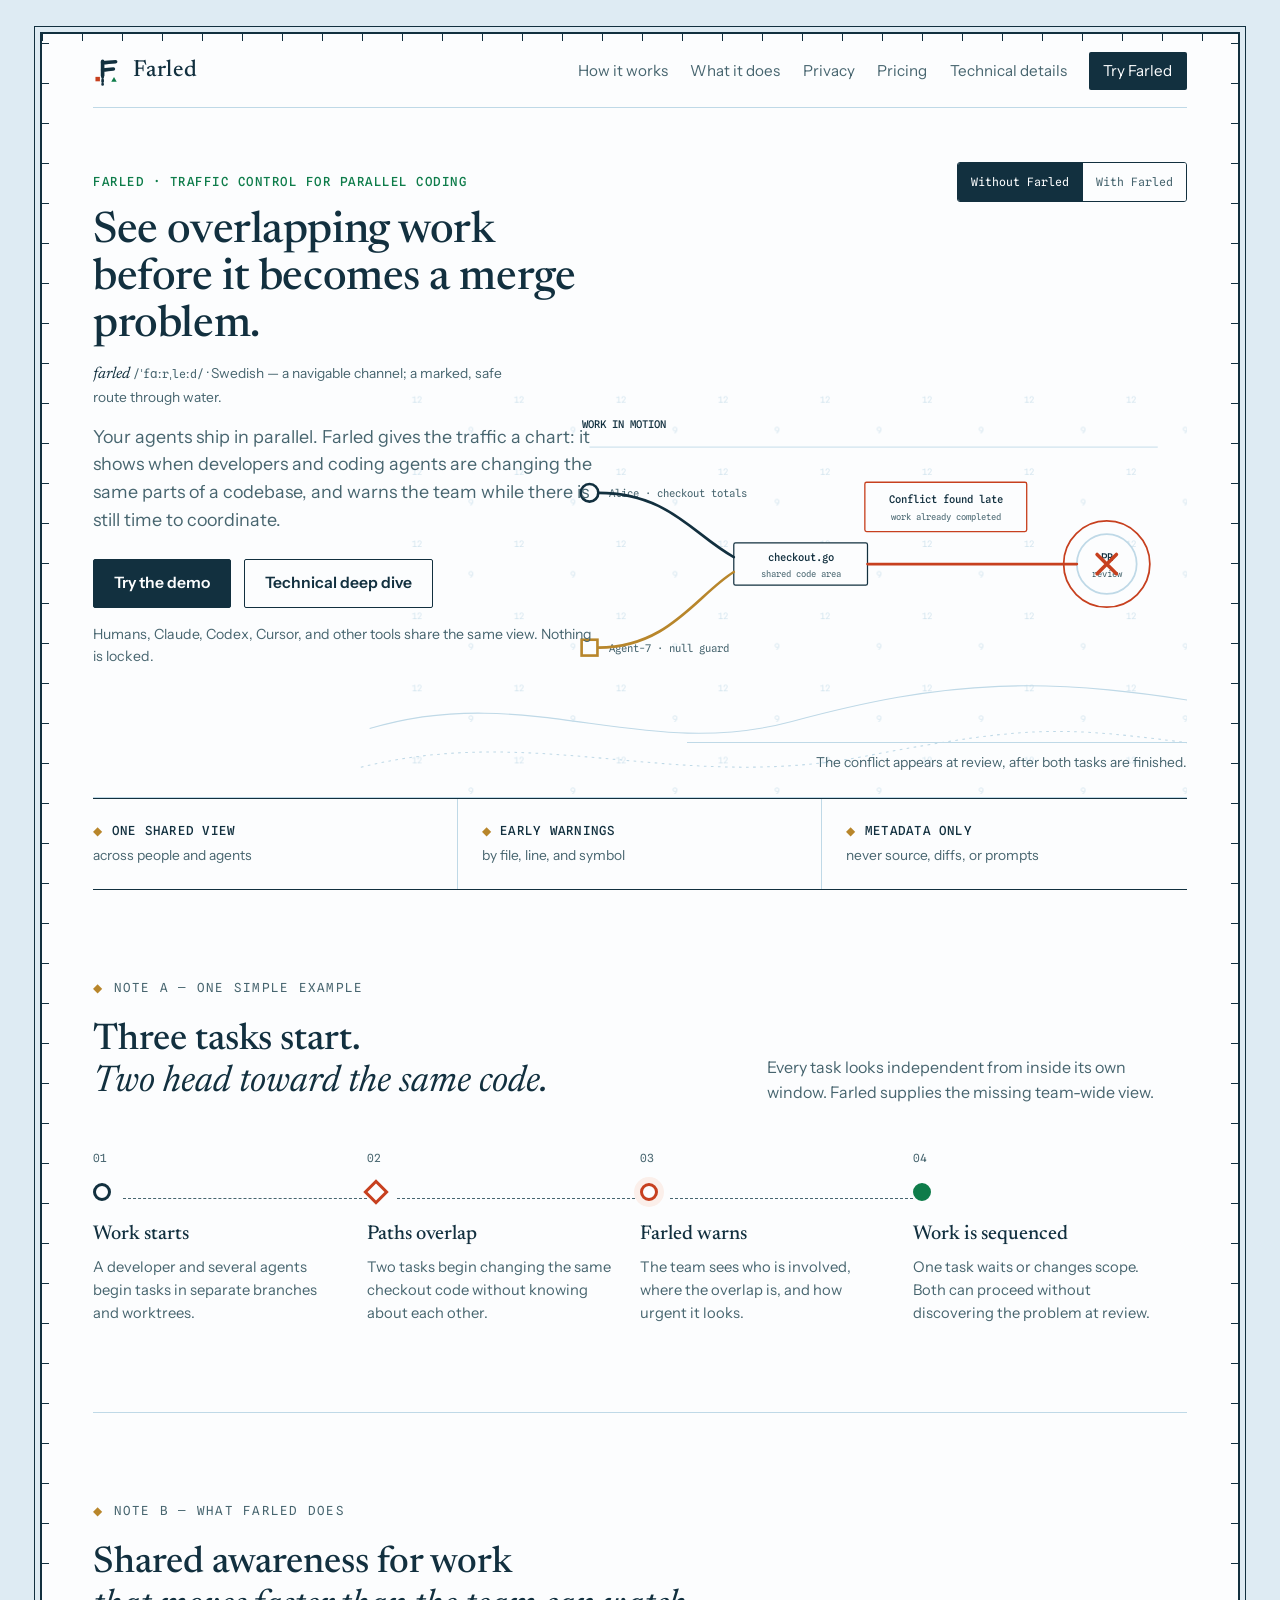
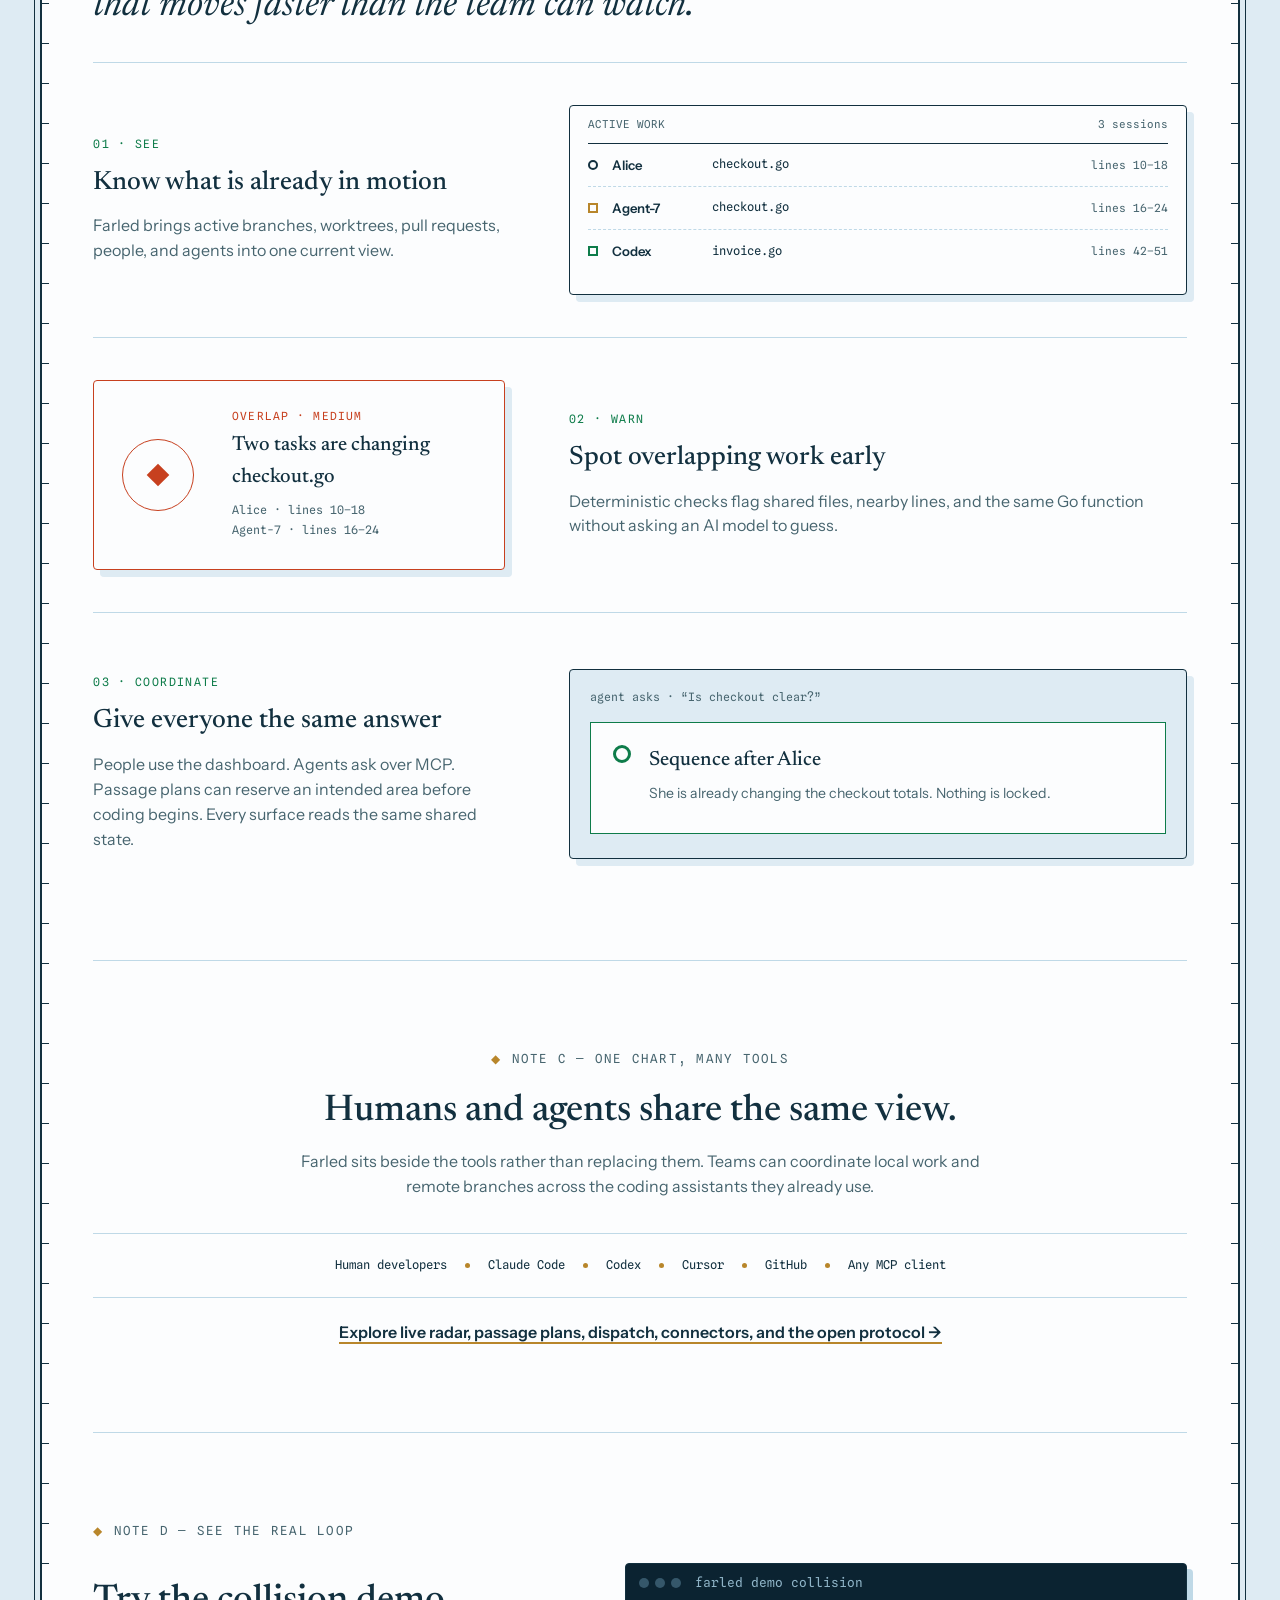
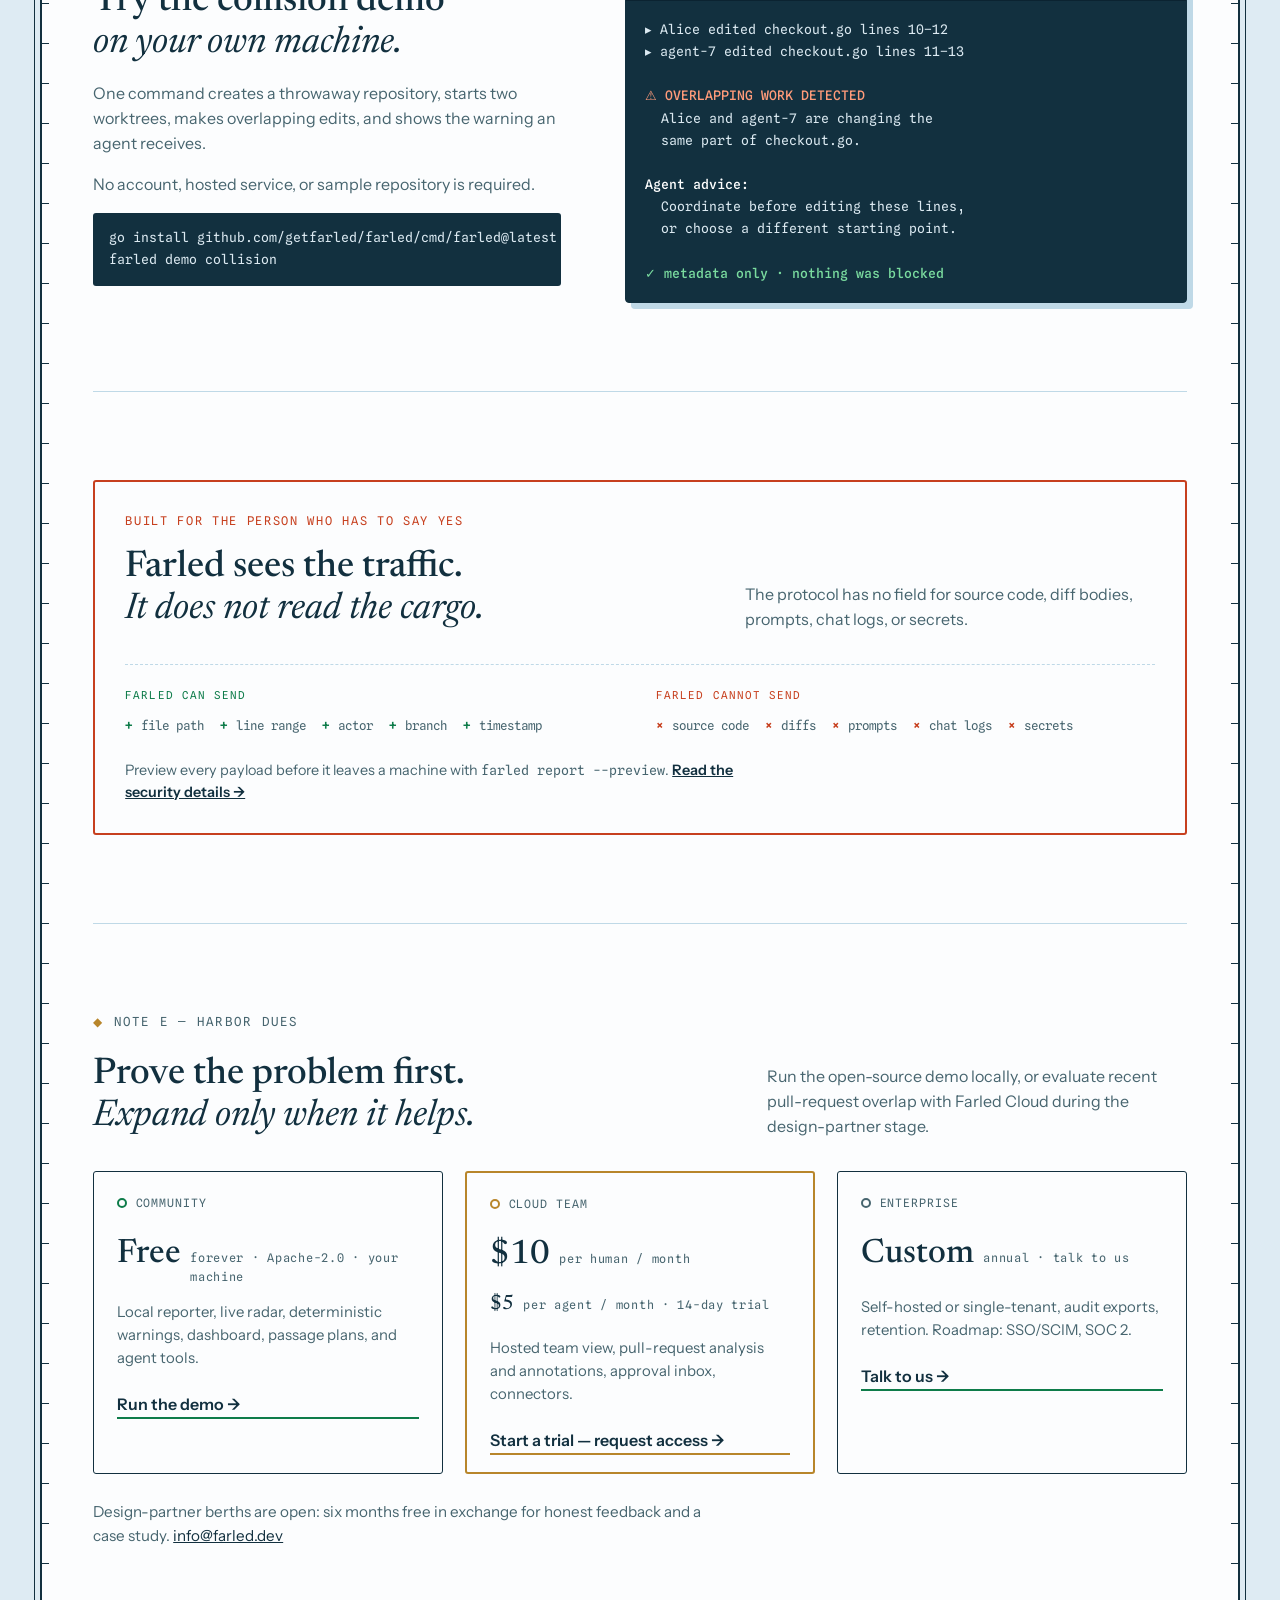
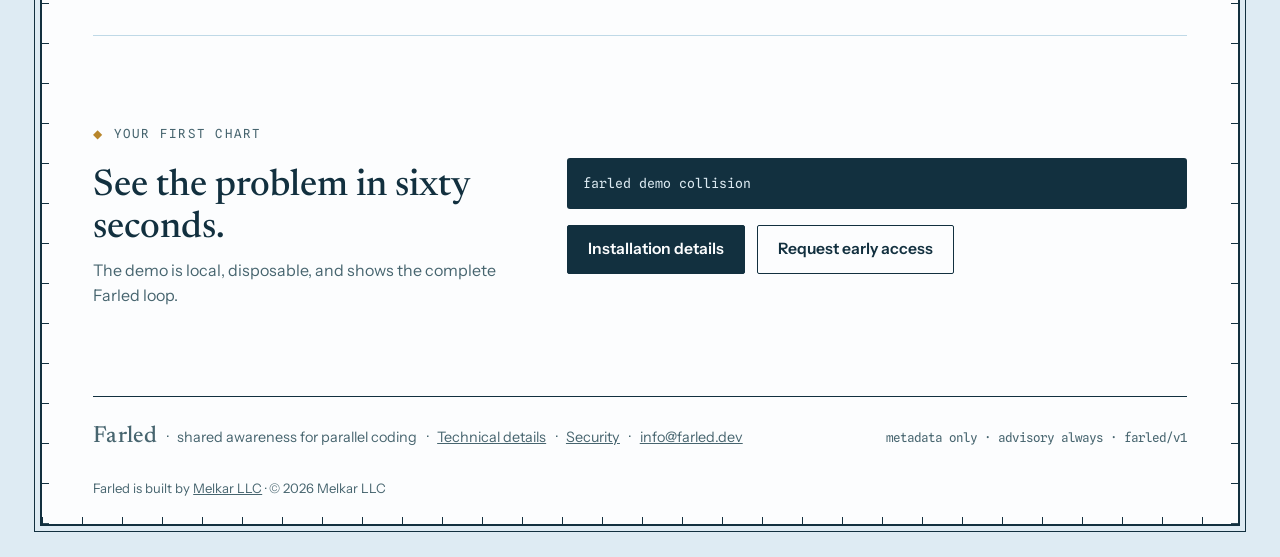
==== commit 6e47827b: "fix: design-review pass on the Codex redesign - one site, one story: platform.html reduced to a true" ====
--- a/index.html
+++ b/index.html
@@ -39,29 +39,28 @@
     <a href="#outcomes">What it does</a>
     <a href="#privacy">Privacy</a>
     <a href="#pricing">Pricing</a>
-    <a href="/platform.html">Technical details</a>
+    <a href="/platform">Technical details</a>
     <a class="nav-cta" href="#start">Try Farled</a>
   </nav>
 </header>
 
 <main>
-  <section class="landing-hero" data-mode="with" aria-labelledby="hero-title">
+  <section class="landing-hero" data-mode="without" aria-labelledby="hero-title">
     <div class="landing-hero-copy">
-      <p class="hero-kicker">Traffic control for parallel coding</p>
-      <h1 id="hero-title">Farled</h1>
+      <p class="hero-kicker">Farled · traffic control for parallel coding</p>
+      <h1 id="hero-title">See overlapping work before it becomes a merge problem.</h1>
       <p class="landing-etym"><span>farled</span> <b>/ˈfɑːrˌleːd/</b> · Swedish — a navigable channel; a marked, safe route through water.</p>
-      <p class="hero-offer">See overlapping work before it becomes a merge problem.</p>
-      <p class="lede">Farled shows when developers and coding agents are changing the same parts of a codebase, then warns the team while there is still time to coordinate.</p>
+      <p class="lede">Your agents ship in parallel. Farled gives the traffic a chart: it shows when developers and coding agents are changing the same parts of a codebase, and warns the team while there is still time to coordinate.</p>
       <div class="hero-actions">
-        <a class="btn btn-primary" href="#how-it-works">Watch the example</a>
-        <a class="btn btn-ghost" href="/platform.html">Technical deep dive</a>
+        <a class="btn btn-primary" href="#start">Try the demo</a>
+        <a class="btn btn-ghost" href="/platform">Technical deep dive</a>
       </div>
       <p class="hero-footnote">Humans, Claude, Codex, Cursor, and other tools share the same view. Nothing is locked.</p>
     </div>
 
     <div class="mode-switch" role="group" aria-label="Compare the workflow">
-      <button type="button" data-mode-button="without" aria-pressed="false">Without Farled</button>
-      <button type="button" data-mode-button="with" aria-pressed="true">With Farled</button>
+      <button type="button" data-mode-button="without" aria-pressed="true">Without Farled</button>
+      <button type="button" data-mode-button="with" aria-pressed="false">With Farled</button>
     </div>
 
     <div class="traffic-visual" role="img" aria-label="Alice and an agent work in parallel. Farled spots that both are changing checkout code and helps the work proceed in sequence.">
@@ -241,7 +240,7 @@
     <div class="tool-line" aria-label="Compatible participants">
       <span>Human developers</span><i></i><span>Claude Code</span><i></i><span>Codex</span><i></i><span>Cursor</span><i></i><span>GitHub</span><i></i><span>Any MCP client</span>
     </div>
-    <p class="technical-link"><a href="/platform.html">Explore live radar, passage plans, dispatch, connectors, and the open protocol →</a></p>
+    <p class="technical-link"><a href="/platform">Explore live radar, passage plans, dispatch, connectors, and the open protocol →</a></p>
   </section>
 
   <section class="landing-proof">
@@ -289,32 +288,40 @@
           <span>source code</span><span>diffs</span><span>prompts</span><span>chat logs</span><span>secrets</span>
         </div>
       </div>
-      <p class="privacy-foot">Preview every payload before it leaves a machine with <span class="mono">farled report --preview</span>. <a href="/security.html">Read the security details →</a></p>
+      <p class="privacy-foot">Preview every payload before it leaves a machine with <span class="mono">farled report --preview</span>. <a href="/security">Read the security details →</a></p>
     </div>
   </section>
 
   <section class="landing-pricing" id="pricing">
-    <p class="note-label">NOTE E — START SMALL</p>
+    <p class="note-label">NOTE E — HARBOR DUES</p>
     <div class="section-intro">
       <h2>Prove the problem first.<br><em>Expand only when it helps.</em></h2>
       <p>Run the open-source demo locally, or evaluate recent pull-request overlap with Farled Cloud during the design-partner stage.</p>
     </div>
-    <div class="landing-price-grid">
-      <article class="landing-price">
+    <div class="price-grid">
+      <article class="price-card">
         <p class="price-route"><span class="buoy-dot green"></span> Community</p>
-        <p class="price"><b>Free</b><span>Apache-2.0 · your machine</span></p>
-        <p>Local reporter, live radar, deterministic warnings, dashboard, and agent tools.</p>
+        <p class="price"><b>Free</b><span>forever · Apache-2.0 · your machine</span></p>
+        <p>Local reporter, live radar, deterministic warnings, dashboard, passage plans, and agent tools.</p>
         <a href="#start">Run the demo →</a>
       </article>
-      <article class="landing-price cloud-route">
-        <p class="price-route"><span class="buoy-dot gold"></span> Cloud design partner</p>
-        <p class="price"><b>6 months free</b><span>for active design partners</span></p>
-        <p>Hosted team view, pull-request analysis, annotations, and direct access to shape the product.</p>
-        <!--email_off--><a href="mailto:info@farled.dev?subject=Farled%20design%20partner">Request an evaluation →</a><!--email_on-->
+      <article class="price-card price-featured">
+        <p class="price-route"><span class="buoy-dot gold"></span> Cloud Team</p>
+        <p class="price"><b>$10</b><span>per human / month</span></p>
+        <p class="price price-sub"><b>$5</b><span>per agent / month · 14-day trial</span></p>
+        <p>Hosted team view, pull-request analysis and annotations, approval inbox, connectors.</p>
+        <!-- GO-LIVE: restore href https://cloud.farled.dev/signup once the cloud host is up (deploy/README.md) -->
+        <!--email_off--><a href="mailto:info@farled.dev?subject=Farled%20Cloud%20trial">Start a trial — request access →</a><!--email_on-->
       </article>
-    </div>
-    <p class="pricing-detail"><a href="/platform.html#pricing">See the full Community, Cloud, and Enterprise comparison →</a></p>
-  </section>
+      <article class="price-card">
+        <p class="price-route"><span class="buoy-dot"></span> Enterprise</p>
+        <p class="price"><b>Custom</b><span>annual · talk to us</span></p>
+        <p>Self-hosted or single-tenant, audit exports, retention. Roadmap: SSO/SCIM, SOC 2.</p>
+        <!--email_off--><a href="mailto:info@farled.dev?subject=Farled%20Enterprise">Talk to us →</a><!--email_on-->
+      </article>
+    </div>
+    <p class="pr-foot">Design-partner berths are open: six months free in exchange for honest feedback and a case study. <!--email_off--><a href="mailto:info@farled.dev?subject=Farled%20design%20partner">info@farled.dev</a><!--email_on--></p>
+      </section>
 
   <section class="landing-start" id="start">
     <div>
@@ -325,7 +332,7 @@
     <div class="start-action">
       <pre class="cmd"><code>farled demo collision</code></pre>
       <div class="hero-actions">
-        <a class="btn btn-primary" href="/platform.html#get-started">Installation details</a>
+        <a class="btn btn-primary" href="/platform#get-started">Installation details</a>
         <!--email_off--><a class="btn btn-ghost" href="mailto:info@farled.dev?subject=Farled%20early%20access">Request early access</a><!--email_on-->
       </div>
     </div>
@@ -336,8 +343,9 @@
   <div>
     <span class="brand-name">Farled</span>
     <span class="foot-sep">·</span> shared awareness for parallel coding
-    <span class="foot-sep">·</span> <a href="/platform.html">Technical details</a>
-    <span class="foot-sep">·</span> <a href="/security.html">Security</a>
+    <span class="foot-sep">·</span> <a href="/platform">Technical details</a>
+    <span class="foot-sep">·</span> <a href="/security">Security</a>
+    <span class="foot-sep">·</span> <!--email_off--><a href="mailto:info@farled.dev">info@farled.dev</a><!--email_on-->
   </div>
   <div class="foot-meta mono">metadata only · advisory always · farled/v1</div>
   <div class="foot-company">Farled is built by <a href="https://melkarllc.com">Melkar LLC</a> · © 2026 Melkar LLC</div>
@@ -354,8 +362,12 @@
       button.setAttribute('aria-pressed', String(button.dataset.modeButton === mode));
     }
   };
+  let userChose = false;
   for (const button of modeButtons) {
-    button.addEventListener('click', () => setMode(button.dataset.modeButton));
+    button.addEventListener('click', () => { userChose = true; setMode(button.dataset.modeButton); });
+  }
+  if (!matchMedia('(prefers-reduced-motion: reduce)').matches) {
+    setTimeout(() => { if (!userChose) setMode('with'); }, 3200);
   }
 
   const reduce = matchMedia('(prefers-reduced-motion: reduce)').matches;
--- a/styles.css
+++ b/styles.css
@@ -230,6 +230,10 @@
 .roadmap { font-family: var(--mono); font-size: .72rem; letter-spacing: .04em; color: var(--gold); text-transform: uppercase; }
 .pr-foot { margin-top: 1.6rem; font-size: .95rem; color: var(--ink-soft); }
 .pr-foot a { color: var(--ink); }
+.price-card > a { display: inline-block; margin-top: 4px; color: var(--ink); font-weight: 600; text-decoration: none; border-bottom: 2px solid var(--starboard); }
+.price-featured > a { border-bottom-color: var(--gold); }
+.price-card > a:hover { color: var(--port); }
+.price-card > p:not(.price-route):not(.price) { margin: 12px 0 18px; color: var(--ink-soft); font-size: .93rem; }
 @media (max-width: 860px) { .price-grid { grid-template-columns: 1fr; } }
 
 /* ---- privacy caution ---- */
@@ -315,7 +319,7 @@
 .landing-hero-copy {
   position: relative;
   z-index: 3;
-  width: min(440px, 42%);
+  width: min(500px, 46%);
 }
 .hero-kicker {
   margin-bottom: 18px;
@@ -327,9 +331,10 @@
   text-transform: uppercase;
 }
 .landing-hero h1 {
-  margin-bottom: 6px;
-  font-size: 4.8rem;
-  line-height: .95;
+  margin-bottom: 12px;
+  font-size: clamp(2.1rem, 3.4vw, 2.9rem);
+  line-height: 1.08;
+  letter-spacing: -0.01em;
 }
 .landing-etym {
   max-width: 420px;
@@ -339,14 +344,6 @@
 }
 .landing-etym span { color: var(--ink); font-family: var(--display); font-size: 1rem; font-style: italic; }
 .landing-etym b { font-family: var(--mono); font-size: .72rem; font-weight: 400; }
-.hero-offer {
-  max-width: 520px;
-  margin-bottom: 16px;
-  font-family: var(--display);
-  font-size: 2rem;
-  line-height: 1.14;
-  color: var(--ink);
-}
 .landing-hero .lede { max-width: 540px; }
 
 .mode-switch {
@@ -462,7 +459,8 @@
 .landing-facts div { min-width: 0; padding: 22px 24px; border-right: 1px solid var(--shoal); }
 .landing-facts div:first-child { padding-left: 0; }
 .landing-facts div:last-child { padding-right: 0; border-right: 0; }
-.landing-facts strong { display: block; margin-bottom: 2px; font-family: var(--display); font-size: 1.18rem; font-weight: 500; }
+.landing-facts strong { display: block; margin-bottom: 2px; font-family: var(--mono); font-size: .78rem; font-weight: 500; letter-spacing: .1em; text-transform: uppercase; }
+.landing-facts strong::before { content: "◆ "; color: var(--gold); }
 .landing-facts span { color: var(--ink-soft); font-size: .86rem; }
 
 /* ---- four-step story ---- */
@@ -630,8 +628,7 @@
 
 @media (max-width: 700px) {
   .landing-hero { padding-top: 44px; }
-  .landing-hero h1 { font-size: 3.5rem; }
-  .hero-offer { font-size: 1.65rem; }
+  .landing-hero h1 { font-size: 2rem; }
   .landing-facts { grid-template-columns: 1fr; }
   .landing-facts div,
   .landing-facts div:first-child,
@@ -663,8 +660,7 @@
 }
 
 @media (max-width: 480px) {
-  .landing-hero h1 { font-size: 3rem; }
-  .hero-offer { font-size: 1.45rem; }
+  .landing-hero h1 { font-size: 1.72rem; }
   .mode-switch { display: grid; grid-template-columns: 1fr 1fr; width: 100%; }
   .mode-switch button { padding: 0 8px; }
   .traffic-visual { width: 150%; margin-right: -25%; margin-left: -25%; }
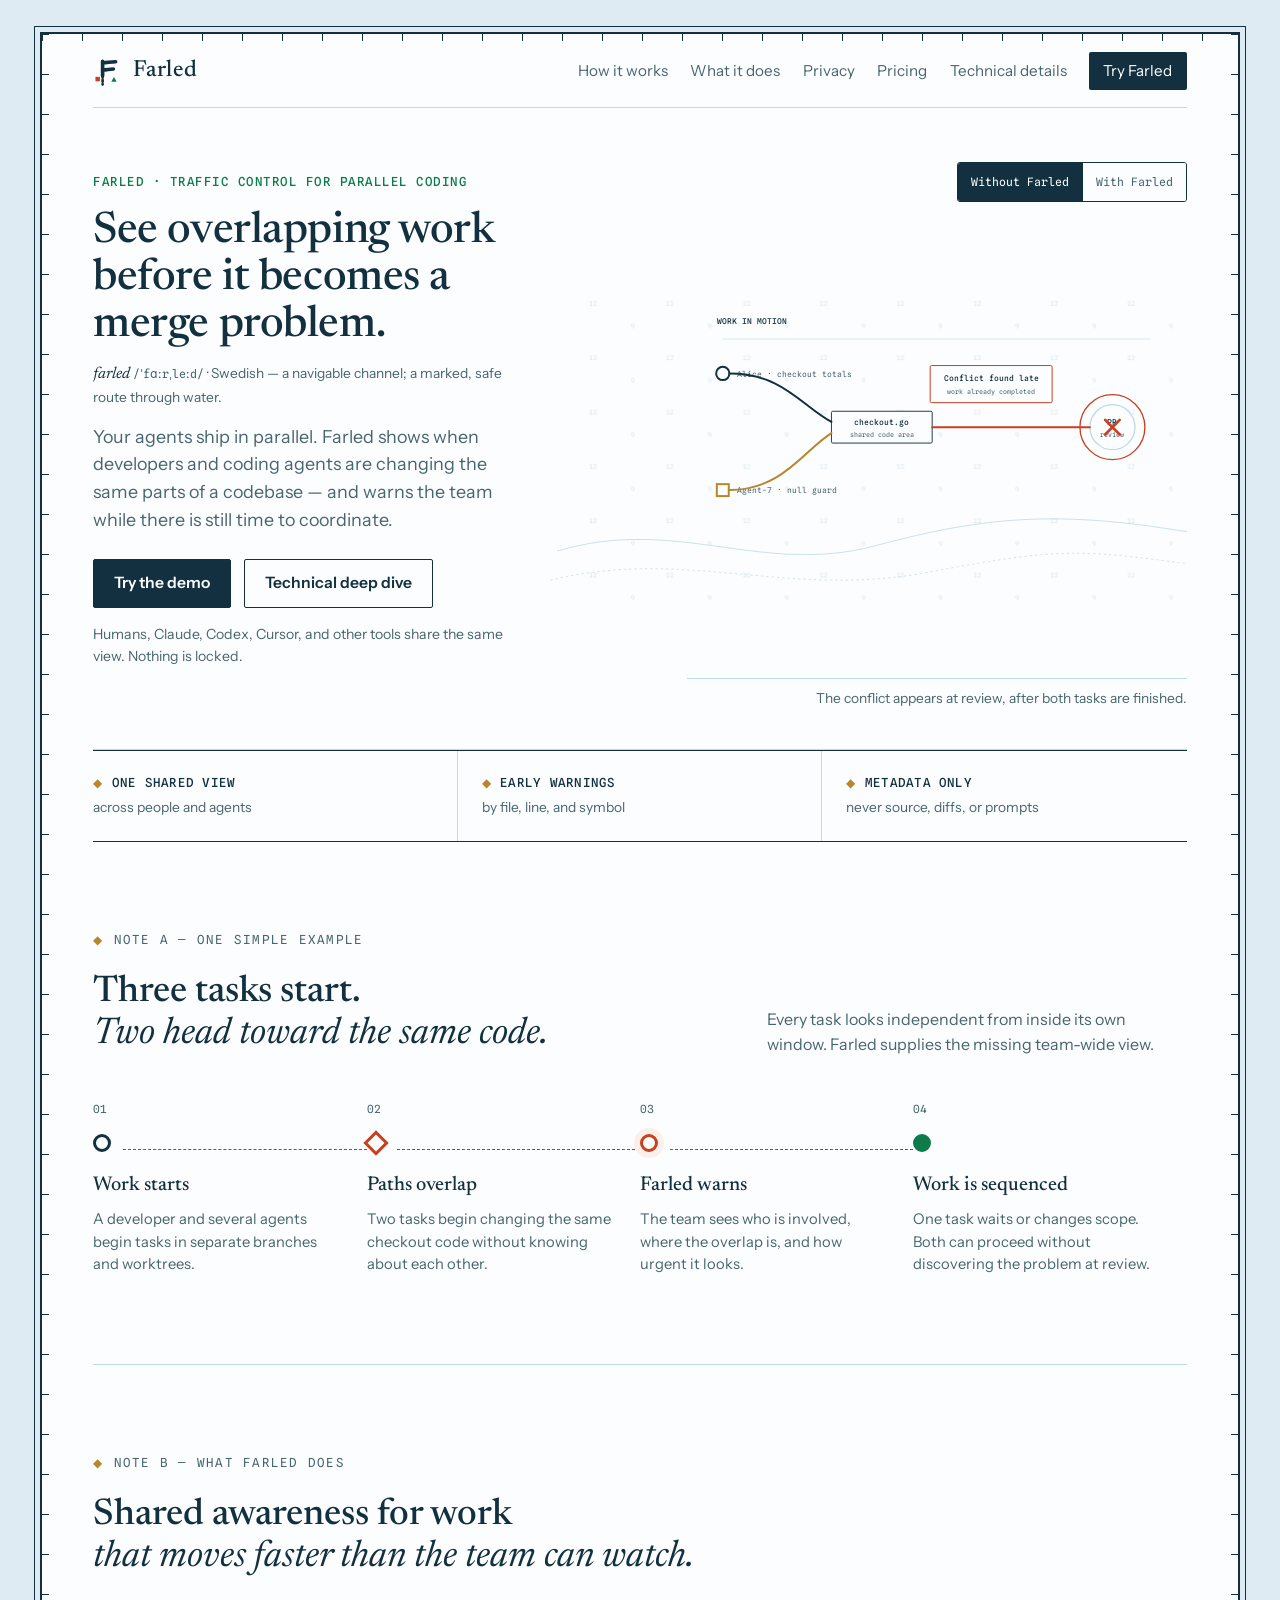
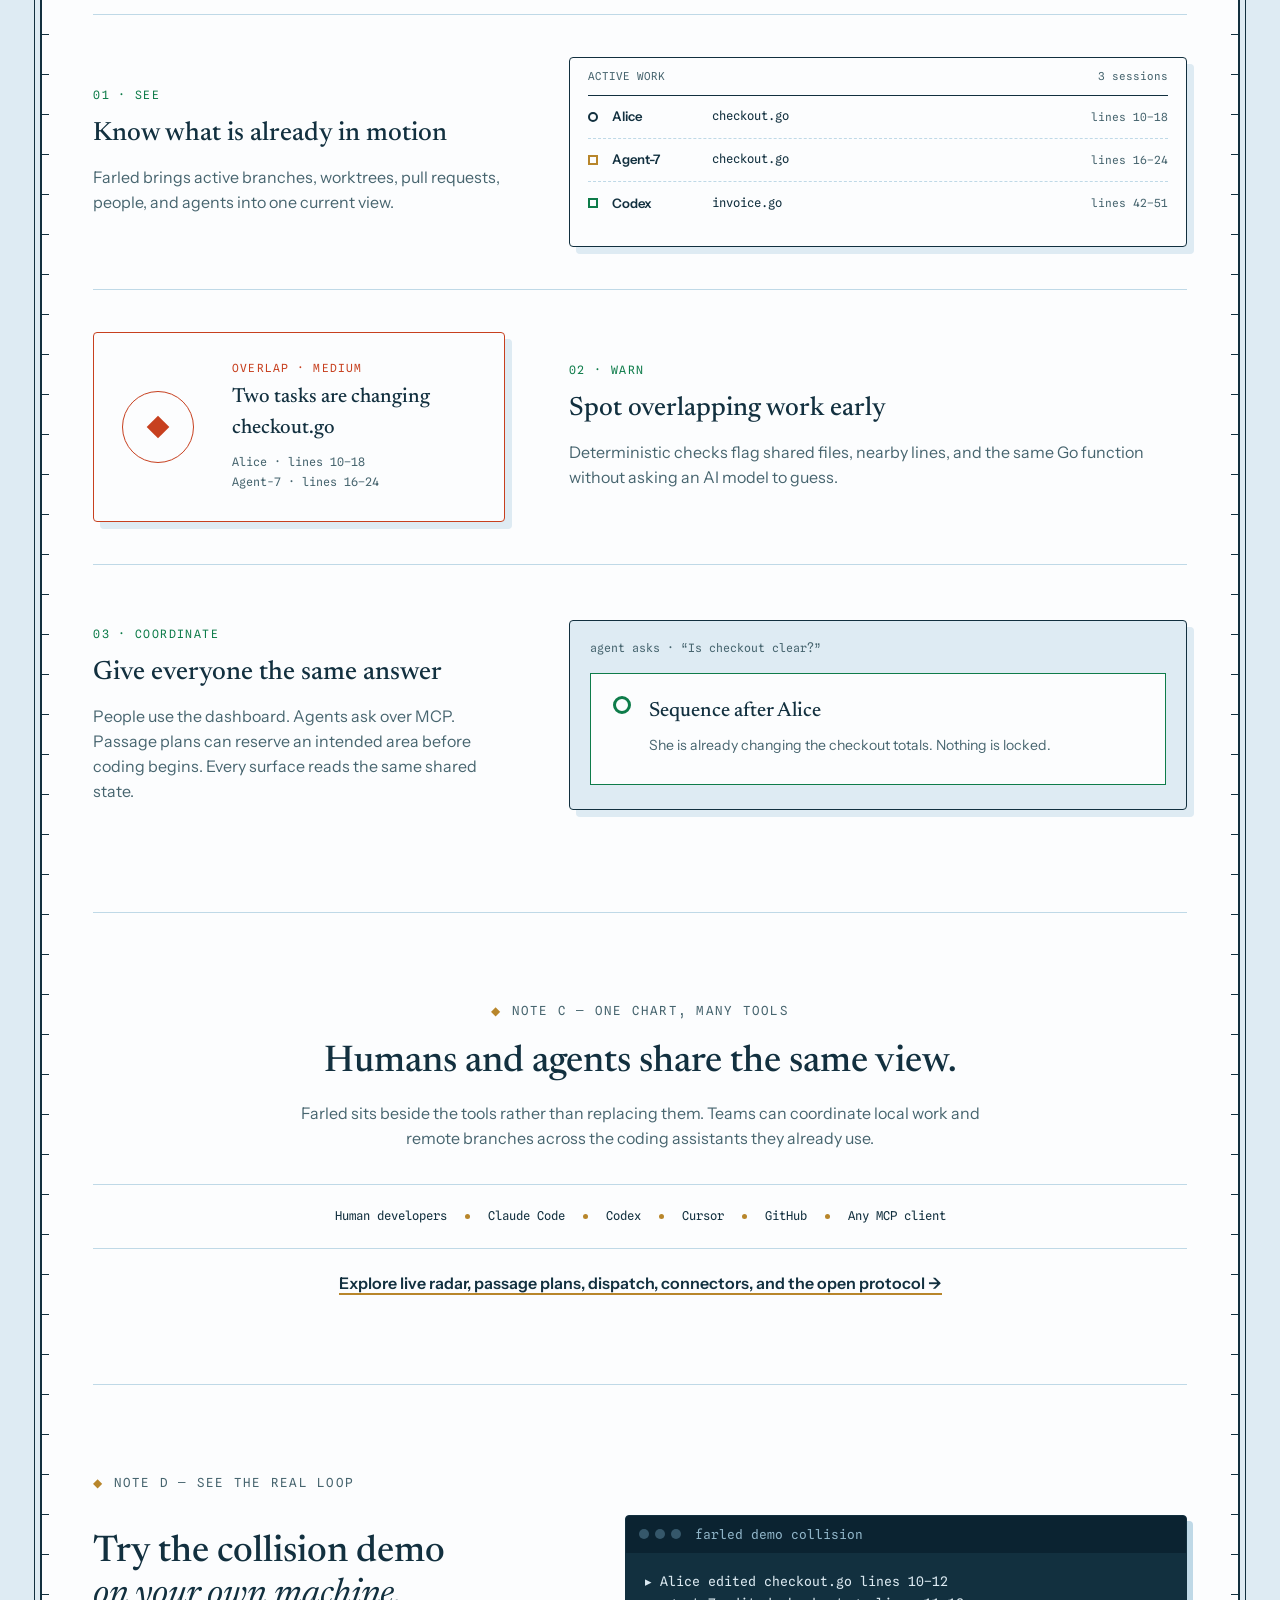
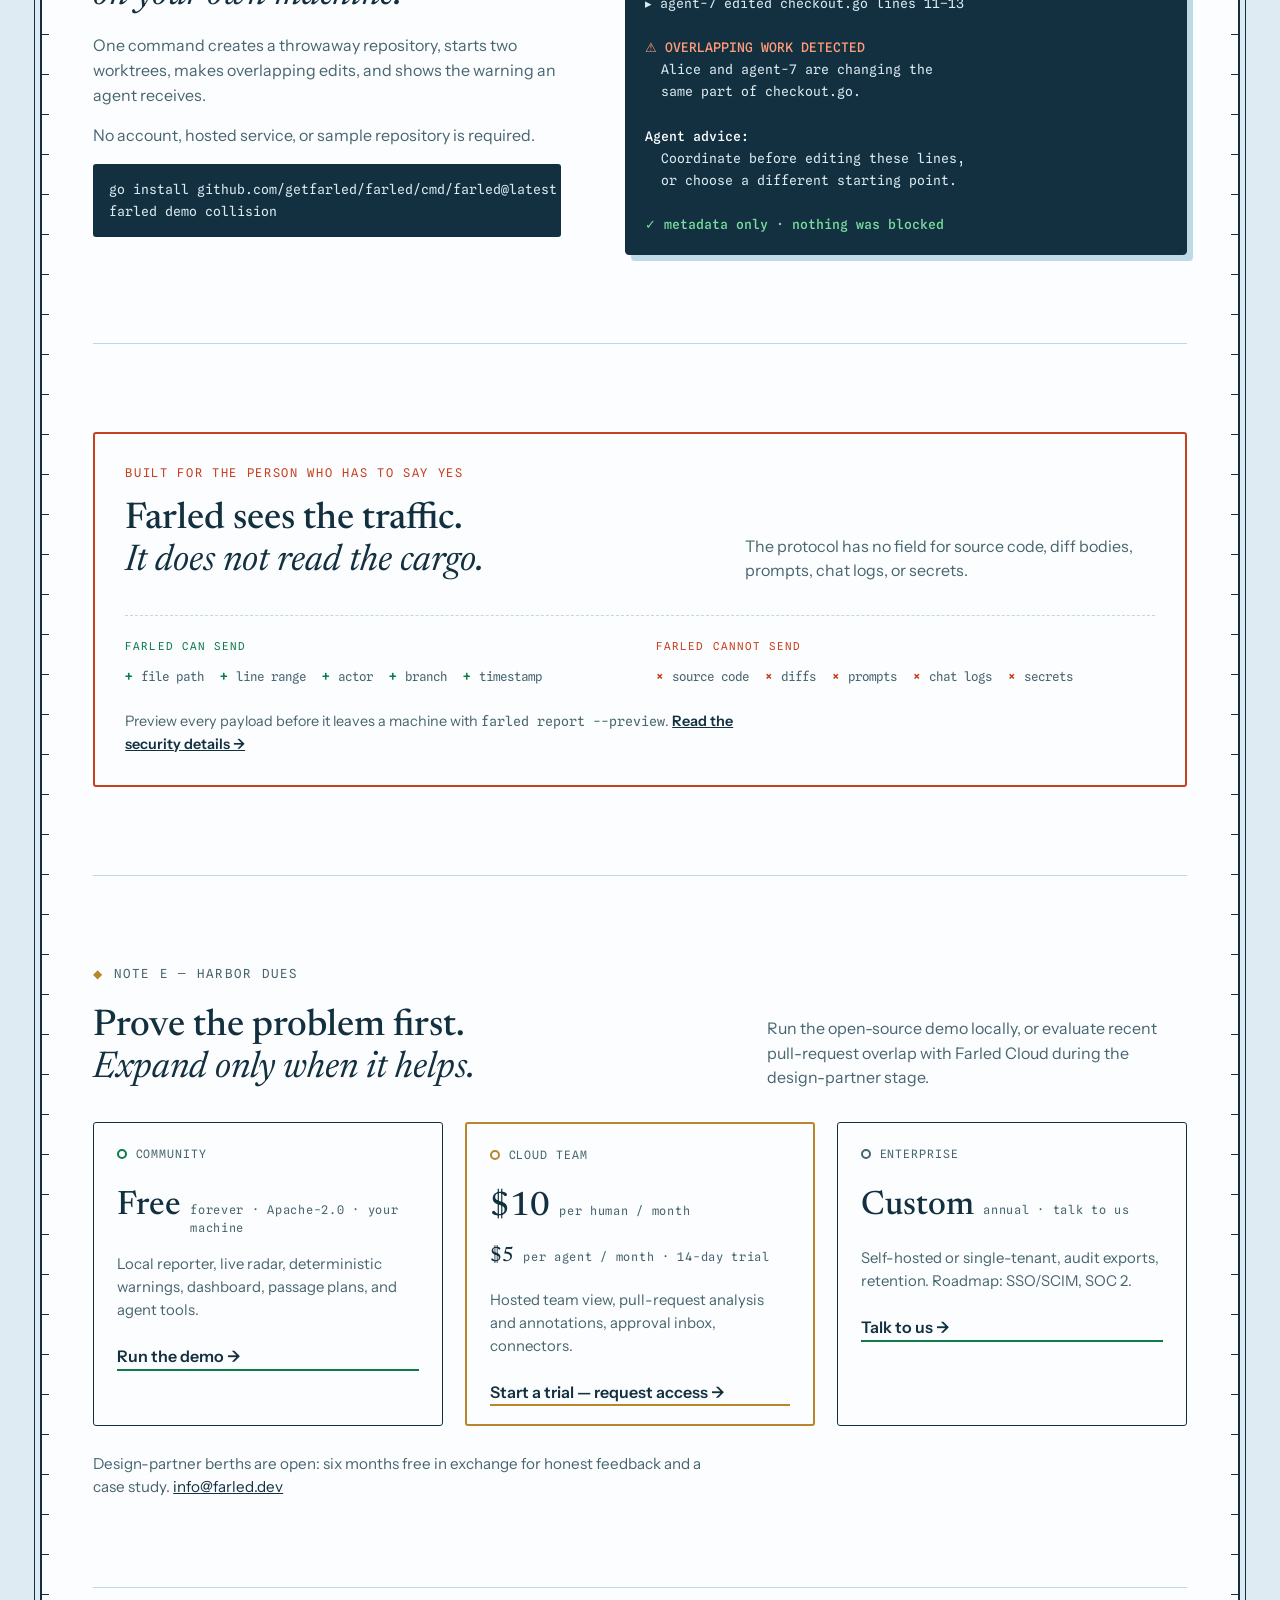
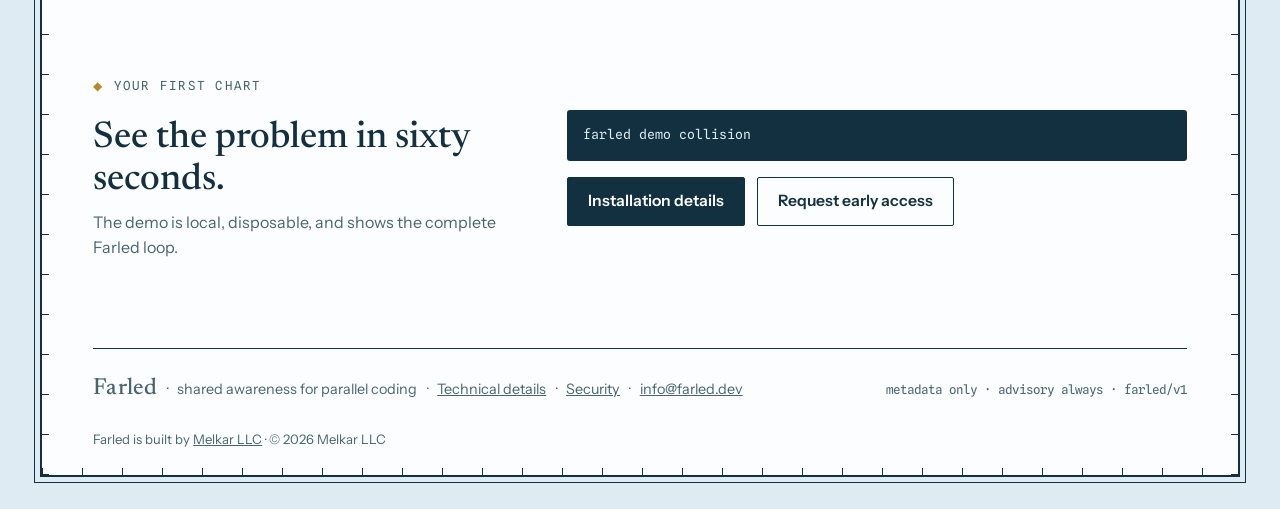
==== commit f68b04f4: "fix: hero copy/illustration collision — real two-column grid The copy layer was absolutely positione" ====
--- a/index.html
+++ b/index.html
@@ -50,7 +50,7 @@
       <p class="hero-kicker">Farled · traffic control for parallel coding</p>
       <h1 id="hero-title">See overlapping work before it becomes a merge problem.</h1>
       <p class="landing-etym"><span>farled</span> <b>/ˈfɑːrˌleːd/</b> · Swedish — a navigable channel; a marked, safe route through water.</p>
-      <p class="lede">Your agents ship in parallel. Farled gives the traffic a chart: it shows when developers and coding agents are changing the same parts of a codebase, and warns the team while there is still time to coordinate.</p>
+      <p class="lede">Your agents ship in parallel. Farled shows when developers and coding agents are changing the same parts of a codebase — and warns the team while there is still time to coordinate.</p>
       <div class="hero-actions">
         <a class="btn btn-primary" href="#start">Try the demo</a>
         <a class="btn btn-ghost" href="/platform">Technical deep dive</a>
--- a/styles.css
+++ b/styles.css
@@ -311,15 +311,18 @@
 
 /* ---- full-width traffic hero ---- */
 .landing-hero {
-  min-height: 690px;
-  padding: 64px 0 52px;
+  display: grid;
+  grid-template-columns: minmax(320px, 440px) minmax(0, 1fr);
+  gap: 10px 44px;
+  align-items: center;
+  padding: 64px 0 40px;
   overflow: hidden;
   isolation: isolate;
 }
 .landing-hero-copy {
   position: relative;
   z-index: 3;
-  width: min(500px, 46%);
+  width: auto;
 }
 .hero-kicker {
   margin-bottom: 18px;
@@ -374,12 +377,10 @@
 .mode-switch button:focus-visible { outline: 3px solid var(--gold); outline-offset: -3px; }
 
 .traffic-visual {
-  position: absolute;
+  position: relative;
   z-index: 1;
-  right: -18px;
-  bottom: 2px;
-  width: 74%;
-  max-width: 880px;
+  width: 100%;
+  margin-top: 52px; /* clears the mode switch pinned top-right */
 }
 .traffic-visual svg { display: block; width: 100%; height: auto; overflow: visible; }
 .traffic-sounding { fill: var(--shoal); font: 10px var(--mono); }
@@ -417,11 +418,11 @@
 .landing-hero[data-mode="with"] .without-layer,
 .landing-hero[data-mode="without"] .with-layer { pointer-events: none; }
 .traffic-caption {
-  position: absolute;
+  position: relative;
   z-index: 4;
-  right: 0;
-  bottom: 24px;
-  width: min(500px, 50%);
+  grid-column: 1 / -1;
+  justify-self: end;
+  width: min(500px, 100%);
   padding-top: 9px;
   border-top: 1px solid var(--shoal);
   color: var(--ink-soft);
@@ -610,11 +611,11 @@
 .start-action .hero-actions { justify-content: flex-start; }
 
 @media (max-width: 980px) {
-  .landing-hero { min-height: auto; padding-bottom: 30px; }
+  .landing-hero { display: block; min-height: auto; padding-bottom: 30px; }
   .landing-hero-copy { width: 100%; max-width: 650px; }
   .mode-switch { position: relative; top: auto; right: auto; margin-top: 38px; }
-  .traffic-visual { position: relative; right: auto; bottom: auto; width: 115%; max-width: none; margin: 10px -8% 0 -7%; }
-  .traffic-caption { position: relative; right: auto; bottom: auto; width: 100%; text-align: left; }
+  .traffic-visual { width: 115%; max-width: none; margin: 10px -8% 0 -7%; }
+  .traffic-caption { width: 100%; text-align: left; }
   .story-steps { grid-template-columns: repeat(2, minmax(0, 1fr)); gap: 34px 0; }
   .story-steps li:nth-child(2)::after { display: none; }
   .outcome-row,
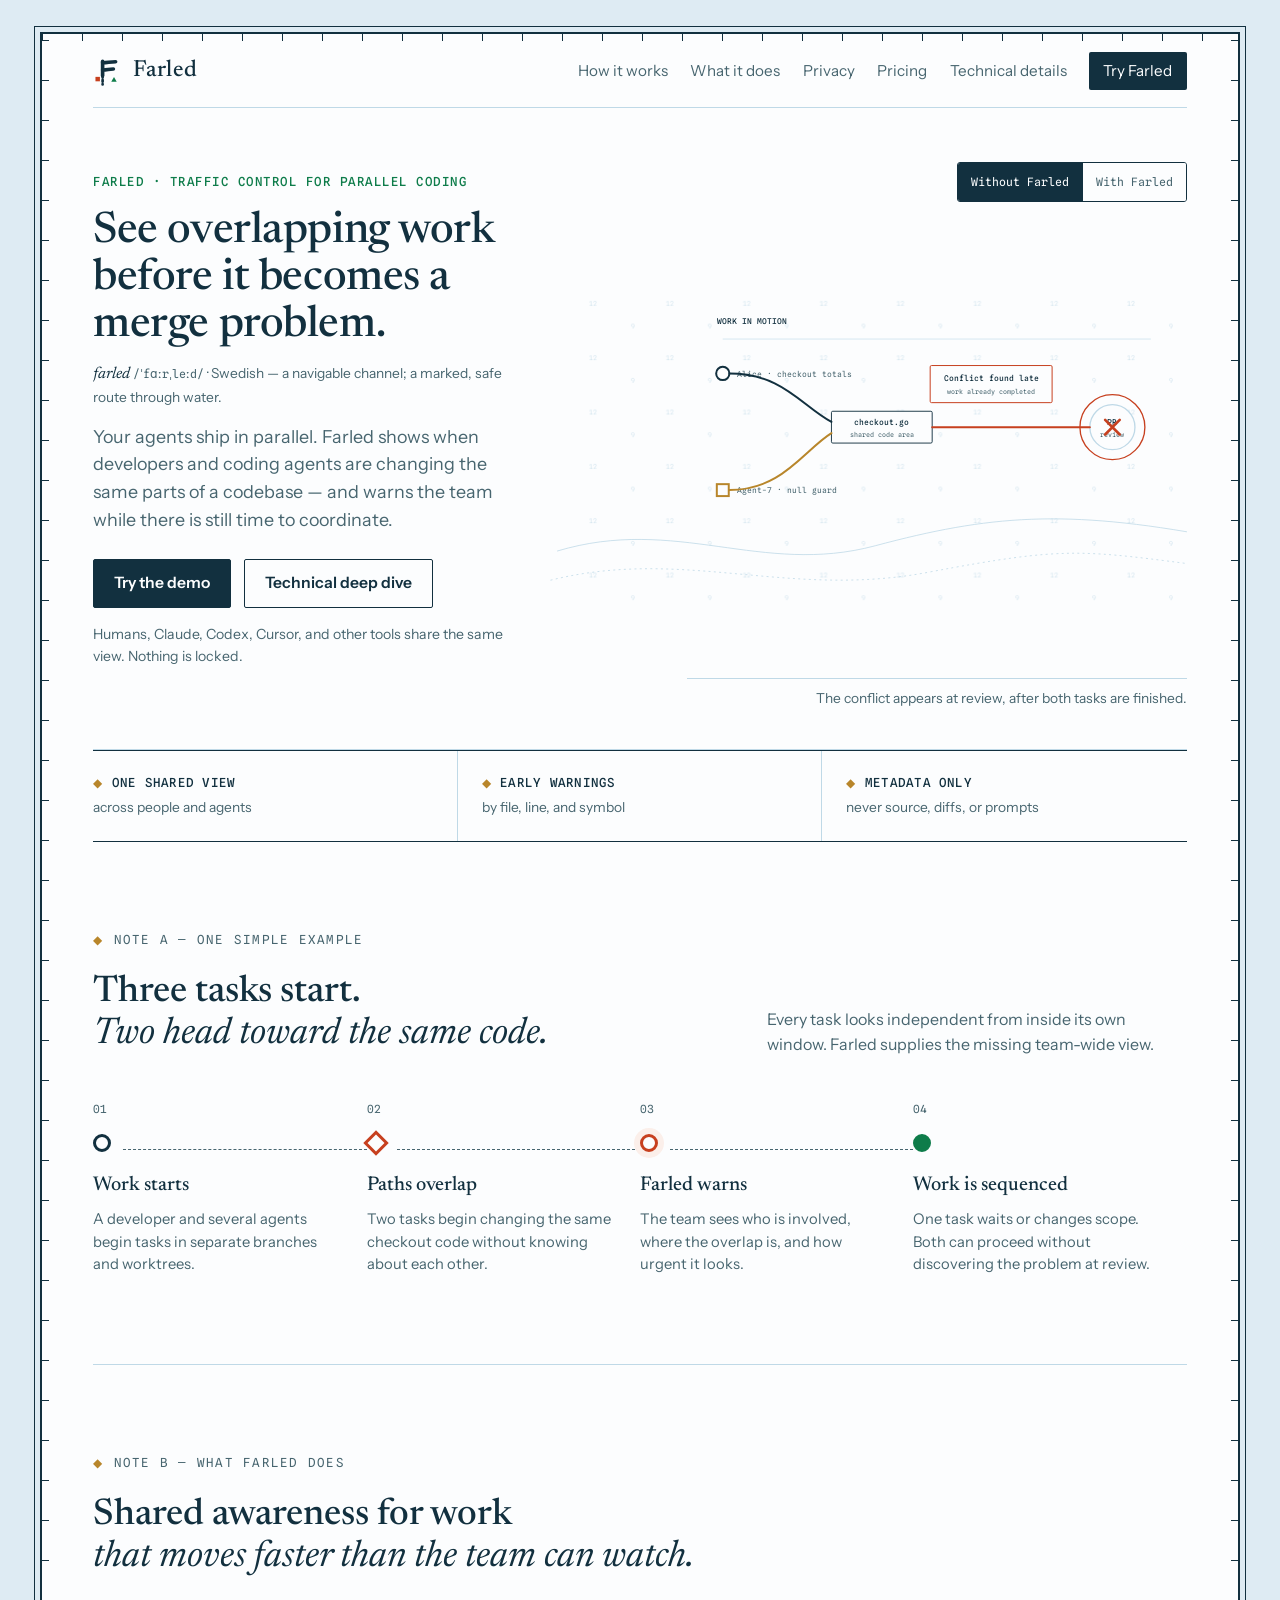
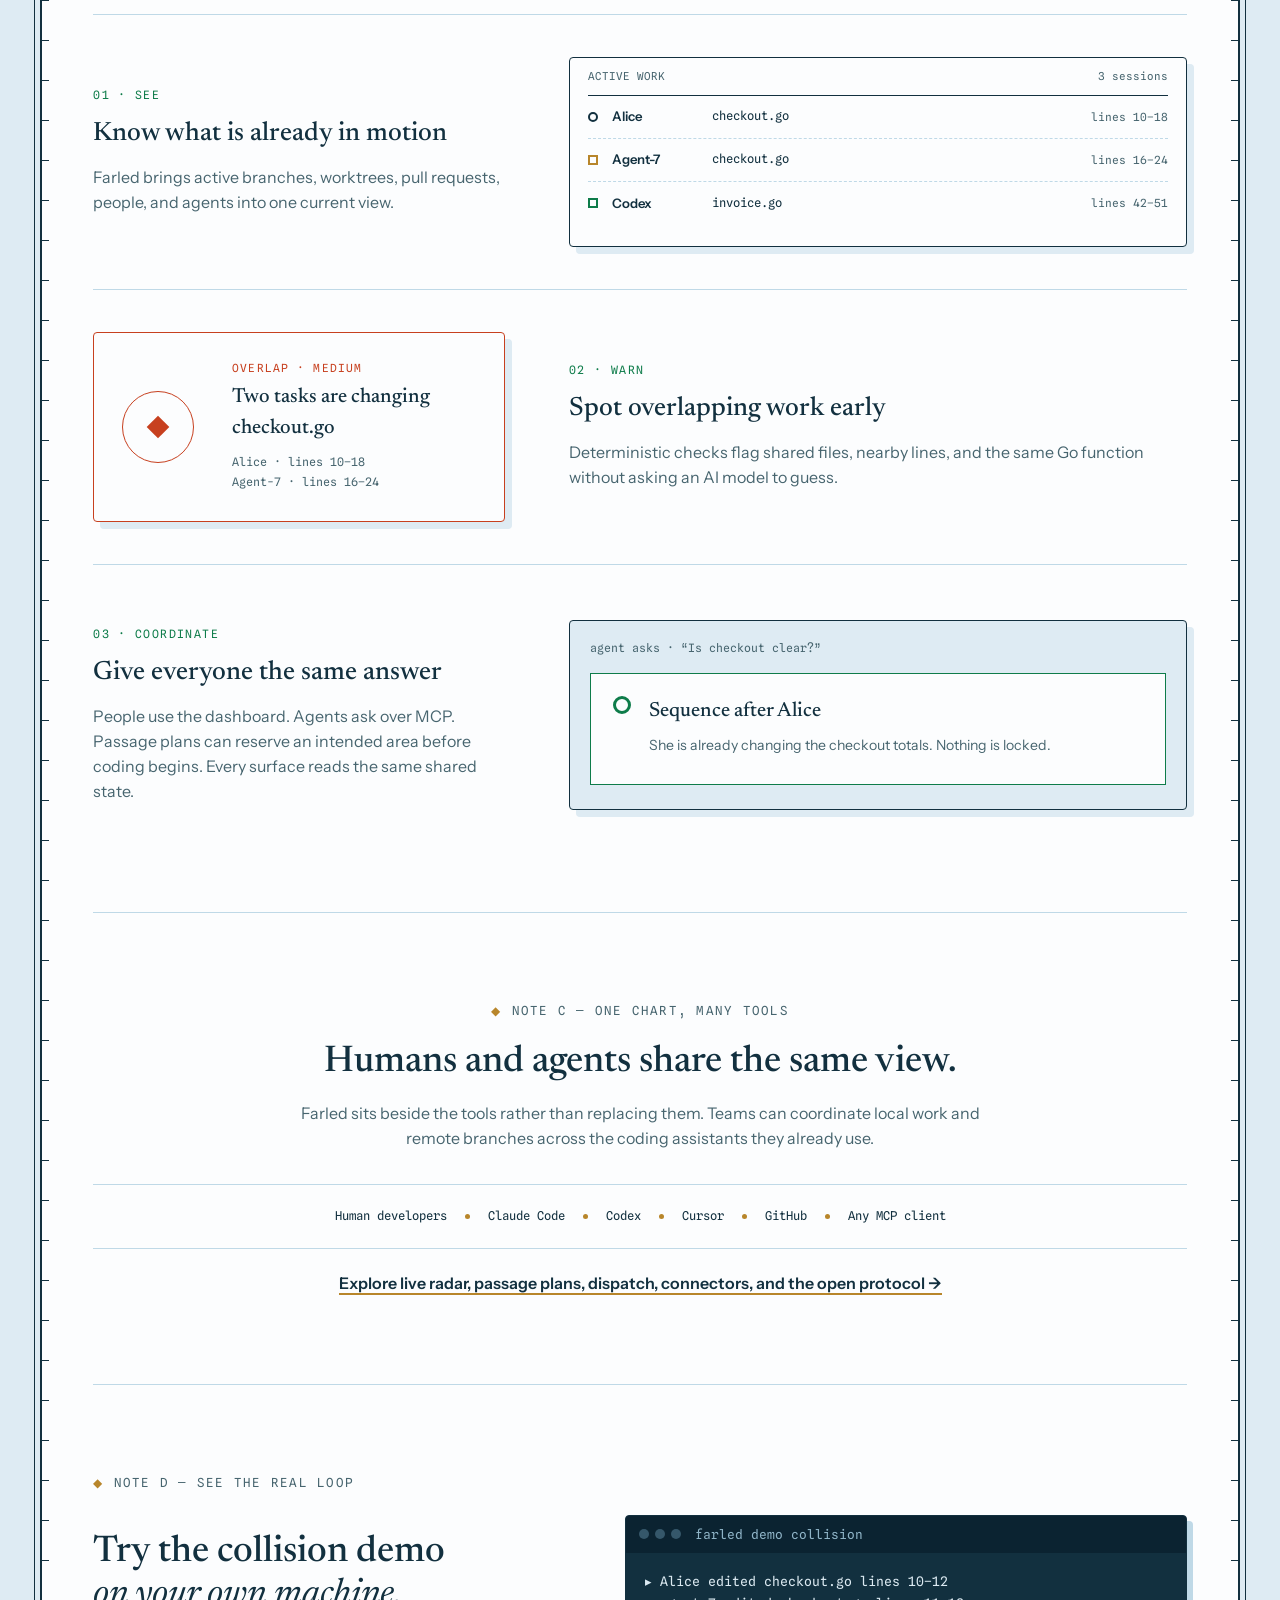
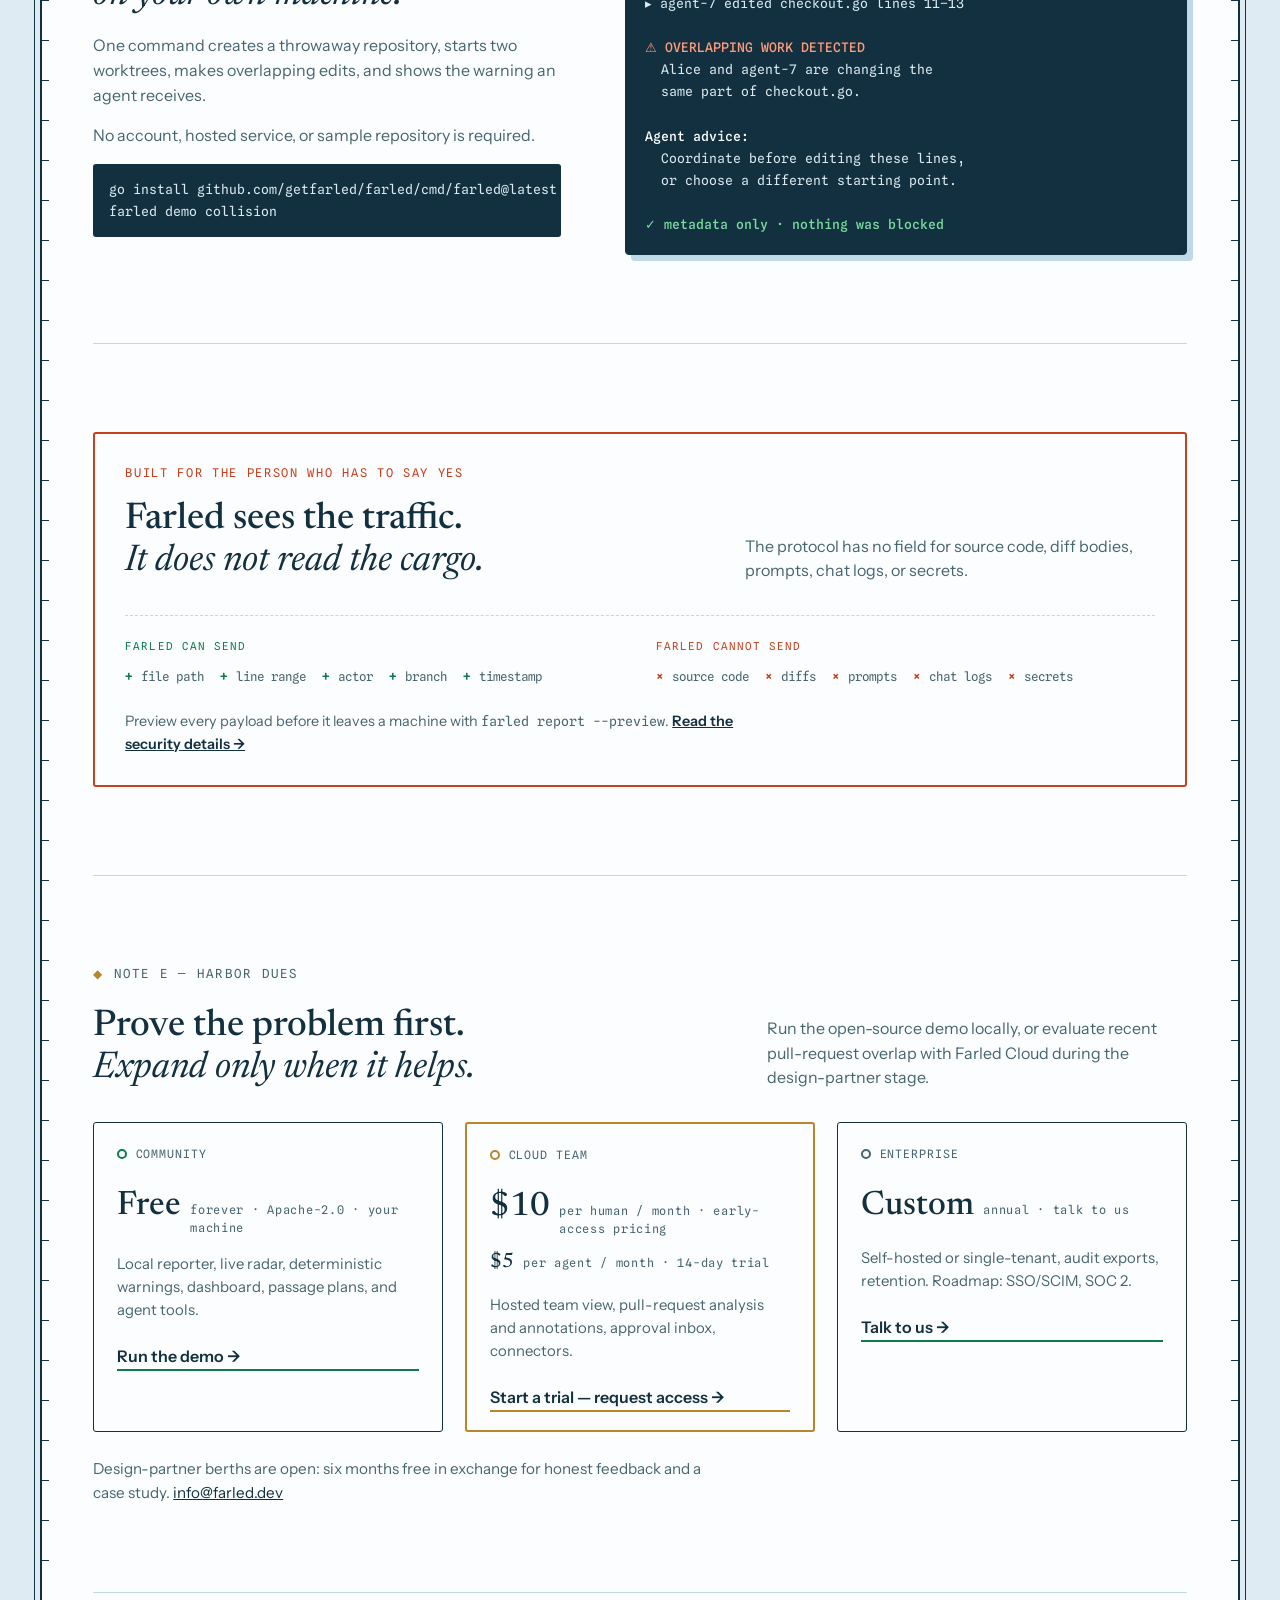
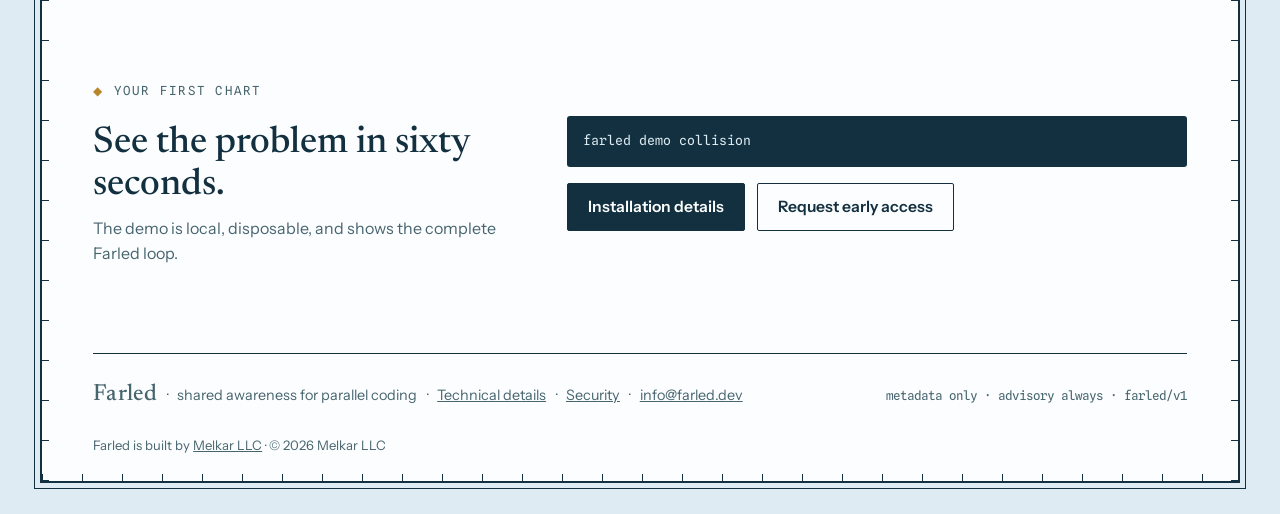
==== commit ca86f497: "chore: mark Cloud Team price as early-access pricing Co-Authored-By: Claude Fable 5 <noreply@anthrop" ====
--- a/index.html
+++ b/index.html
@@ -14,7 +14,7 @@
 <link rel="preconnect" href="https://fonts.googleapis.com">
 <link rel="preconnect" href="https://fonts.gstatic.com" crossorigin>
 <link href="https://fonts.googleapis.com/css2?family=Newsreader:ital,opsz,wght@0,6..72,400;0,6..72,500;1,6..72,400;1,6..72,500&family=Instrument+Sans:ital,wght@0,400;0,500;0,600;1,400&family=Spline+Sans+Mono:wght@400;500&display=swap" rel="stylesheet">
-<link rel="stylesheet" href="styles.css">
+<link rel="stylesheet" href="styles.css?v=f68b04f">
 <link rel="icon" href="data:image/svg+xml,%3Csvg xmlns='http://www.w3.org/2000/svg' viewBox='0 0 512 512'%3E%3Cg fill='none' stroke='%2312303F' stroke-width='86' stroke-linecap='round'%3E%3Cpath d='M164 92 V 330'/%3E%3Cpath d='M164 122 C 252 122 288 104 392 104'/%3E%3Cpath d='M164 244 C 244 244 272 228 354 228'/%3E%3C/g%3E%3Crect x='20' y='340' width='120' height='120' fill='%23C7401F'/%3E%3Cpath d='M290 460 h 136 l -68 -116 z' fill='%230E7C4A'/%3E%3C/svg%3E">
 </head>
 <body class="landing-page">
@@ -307,7 +307,7 @@
       </article>
       <article class="price-card price-featured">
         <p class="price-route"><span class="buoy-dot gold"></span> Cloud Team</p>
-        <p class="price"><b>$10</b><span>per human / month</span></p>
+        <p class="price"><b>$10</b><span>per human / month · early-access pricing</span></p>
         <p class="price price-sub"><b>$5</b><span>per agent / month · 14-day trial</span></p>
         <p>Hosted team view, pull-request analysis and annotations, approval inbox, connectors.</p>
         <!-- GO-LIVE: restore href https://cloud.farled.dev/signup once the cloud host is up (deploy/README.md) -->
